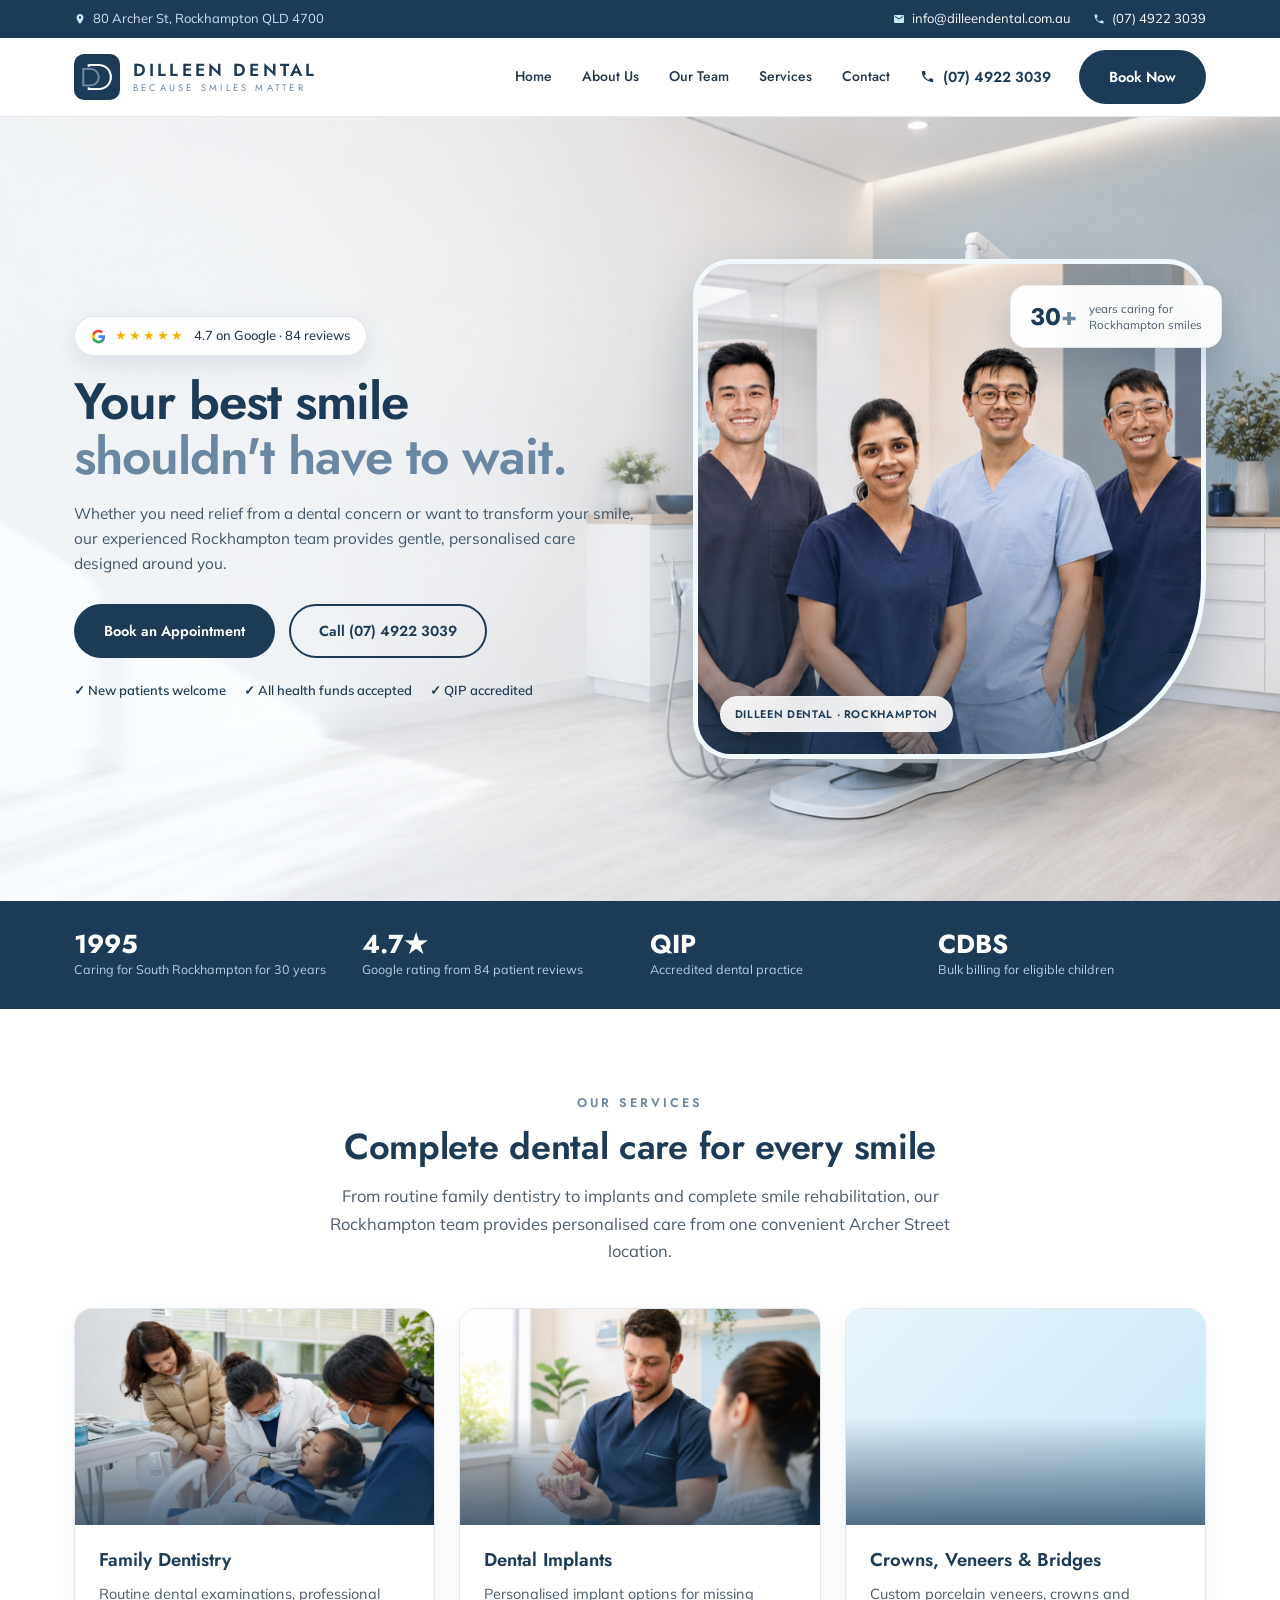
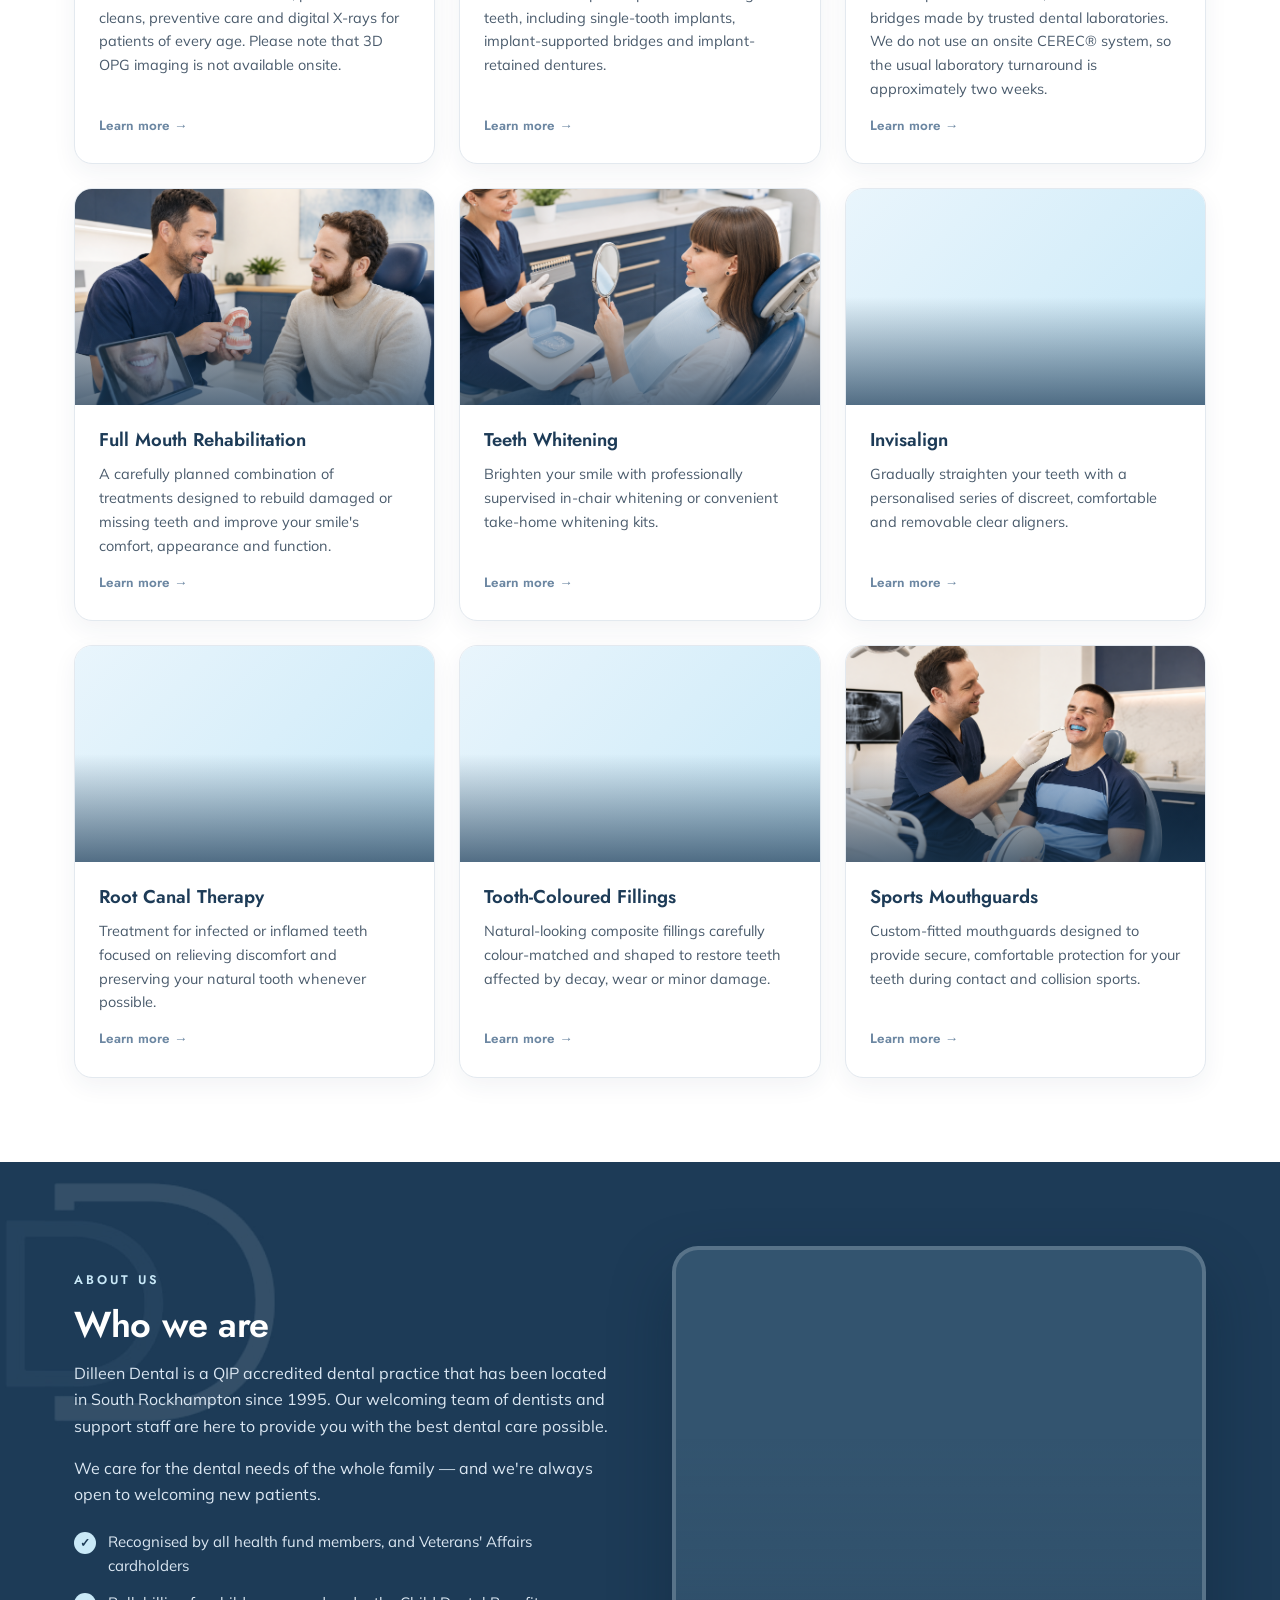
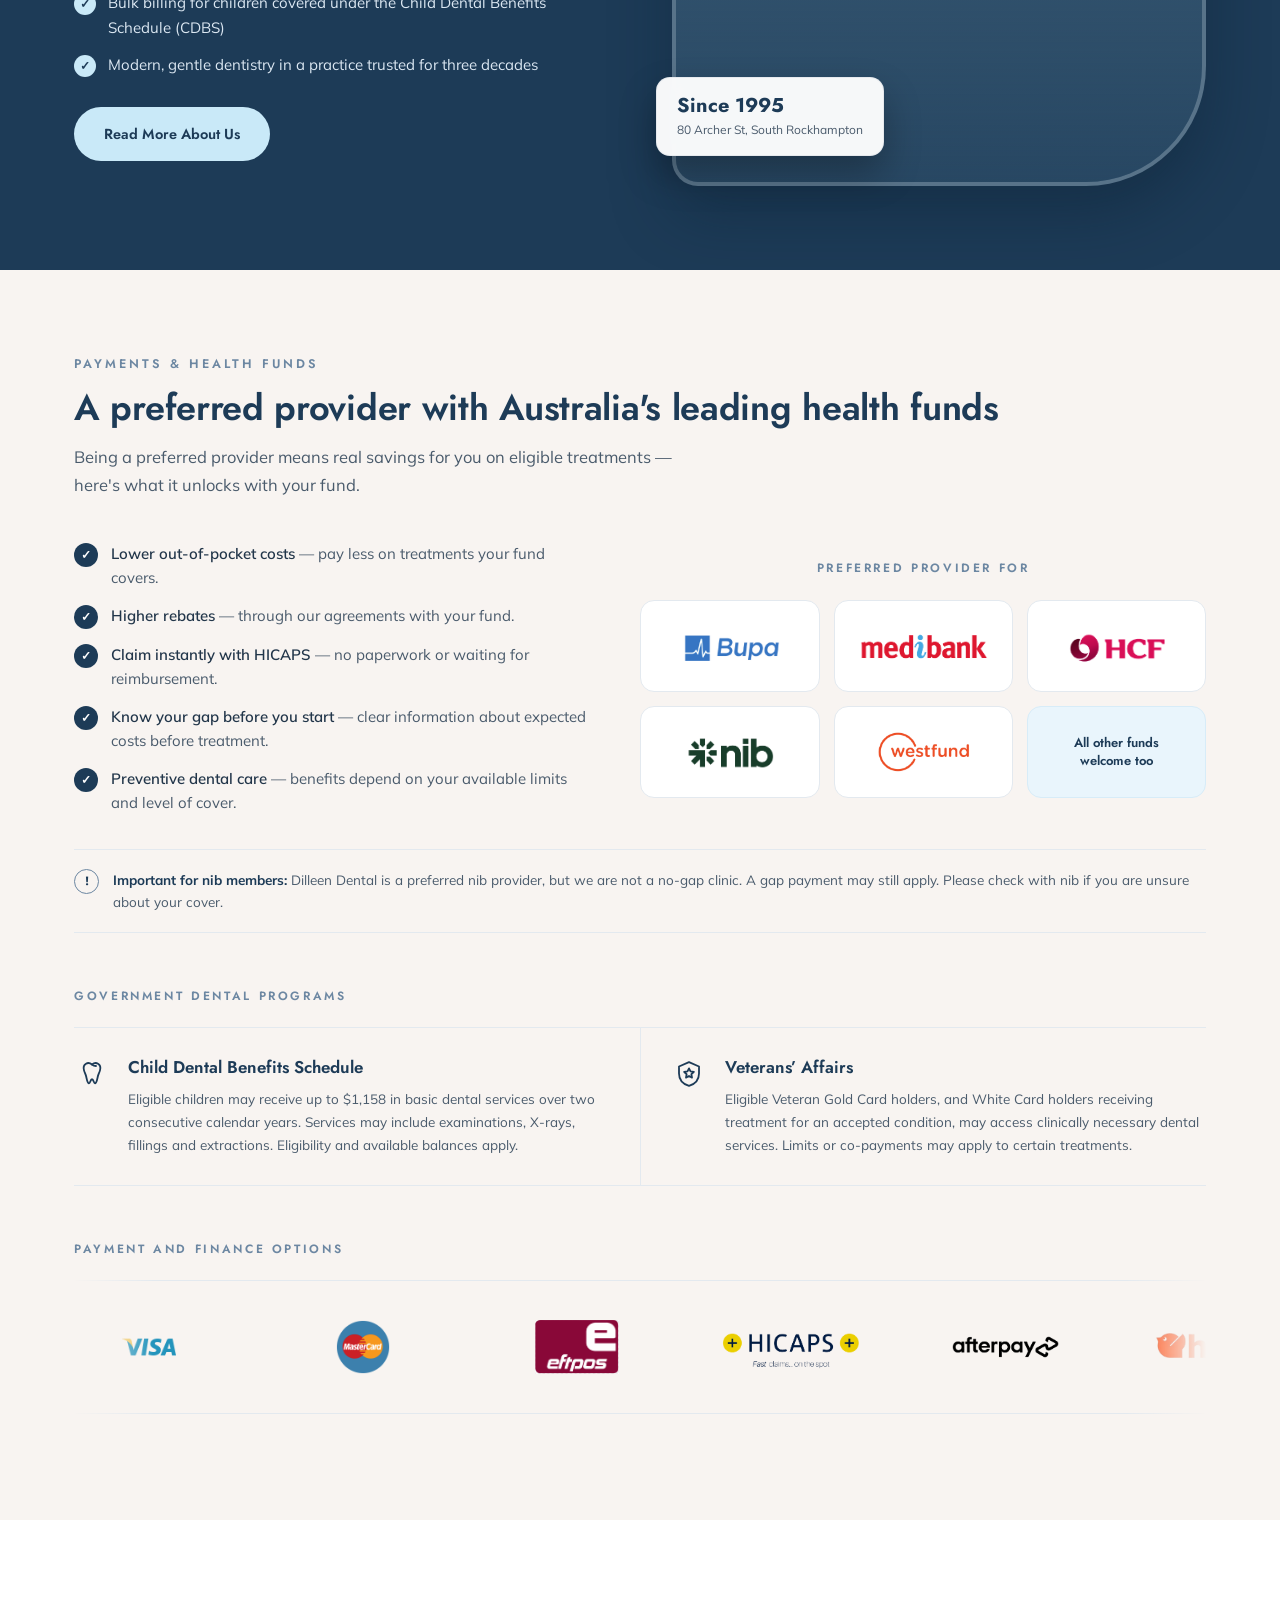
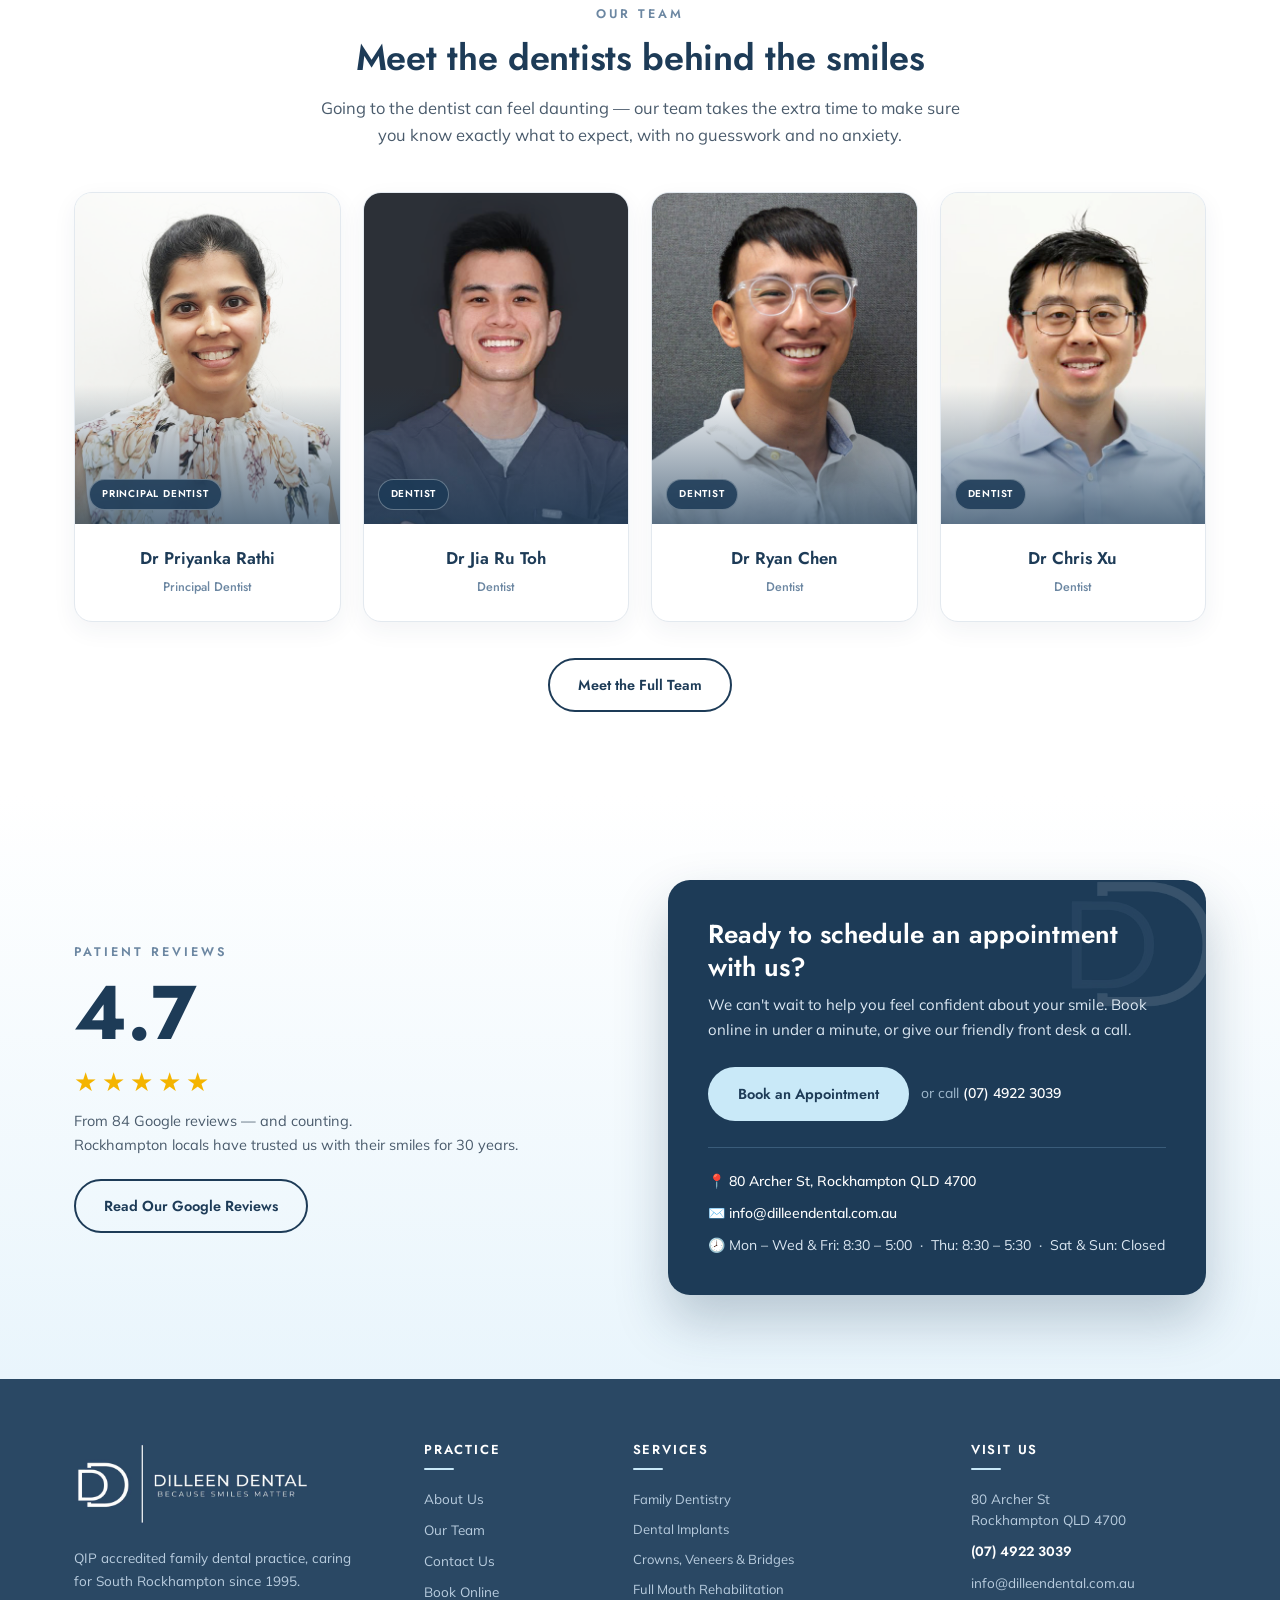
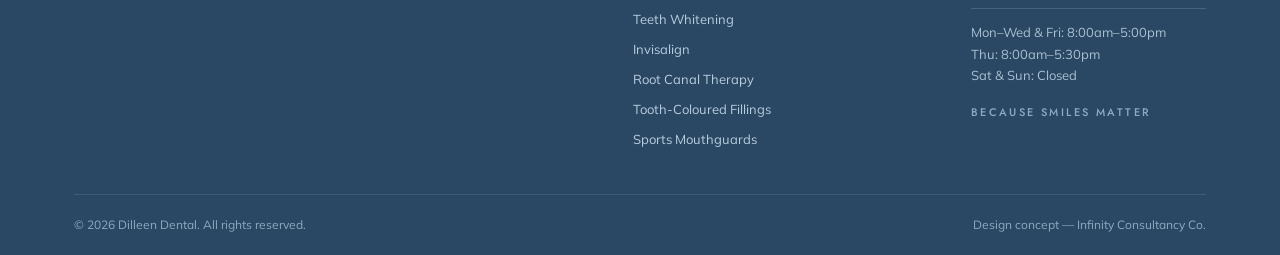
==== index.html @ eac4a01f "edit the required changes" ====
<!doctype html>
<html lang="en">
  <head>
    <meta charset="UTF-8" />
    <meta name="viewport" content="width=device-width, initial-scale=1.0" />
    <title>Dilleen Dental — Rockhampton Dentist | Because Smiles Matter</title>
    <meta
      name="description"
      content="Dilleen Dental is a QIP accredited family dental practice caring for South Rockhampton since 1995. General, cosmetic, implant and Invisalign dentistry. Book online or call (07) 4922 3039."
    />
    <link
      rel="icon"
      href="[data-uri]"
    />
    <link rel="preconnect" href="https://fonts.googleapis.com/" />
    <link
      href="https://fonts.googleapis.com/css2?family=Poppins:wght@300;400;500;600;700&amp;display=swap"
      rel="stylesheet"
    />

    <link rel="preconnect" href="https://fonts.googleapis.com" />
    <link rel="preconnect" href="https://fonts.gstatic.com" crossorigin />
    <link
      href="https://fonts.googleapis.com/css2?family=Jost:wght@400;500;600&family=Mulish:wght@400;500;600;700&display=swap"
      rel="stylesheet"
    />

    <link rel="stylesheet" href="css/base.css" />
    <link rel="stylesheet" href="css/header.css" />
    <link rel="stylesheet" href="css/hero.css" />
    <link rel="stylesheet" href="css/trust.css" />
    <link rel="stylesheet" href="css/services.css" />
    <link rel="stylesheet" href="css/about.css" />
    <link rel="stylesheet" href="css/team.css" />
    <link rel="stylesheet" href="css/funds.css" />
    <link rel="stylesheet" href="css/contact.css" />
    <link rel="stylesheet" href="css/footer.css" />
    <link rel="stylesheet" href="css/animations.css" />
  </head>
  <body>
    <div id="top" class="topbar">
      <div class="wrap">
        <span class="tb-item"
          ><svg width="12" height="12" viewBox="0 0 24 24" fill="#c9e9f8">
            <path
              d="M12 2C8.1 2 5 5.1 5 9c0 5.2 7 13 7 13s7-7.8 7-13c0-3.9-3.1-7-7-7zm0 9.5A2.5 2.5 0 1 1 12 6.5a2.5 2.5 0 0 1 0 5z"
            /></svg
          >80 Archer St, Rockhampton QLD 4700</span
        >
        <span class="topbar-contact-group">
          <a class="tb-item tb-hide" href="mailto:info@dilleendental.com.au"
            ><svg width="12" height="12" viewBox="0 0 24 24" fill="#c9e9f8">
              <path
                d="M20 4H4a2 2 0 0 0-2 2v12a2 2 0 0 0 2 2h16a2 2 0 0 0 2-2V6a2 2 0 0 0-2-2zm0 4-8 5-8-5V6l8 5 8-5v2z"
              /></svg
            >info@dilleendental.com.au</a
          >
          <a class="tb-item" href="tel:0749223039"
            ><svg width="12" height="12" viewBox="0 0 24 24" fill="#c9e9f8">
              <path
                d="M6.6 10.8a15.5 15.5 0 0 0 6.6 6.6l2.2-2.2a1 1 0 0 1 1-.25 11.4 11.4 0 0 0 3.6.57 1 1 0 0 1 1 1V20a1 1 0 0 1-1 1A17 17 0 0 1 3 4a1 1 0 0 1 1-1h3.5a1 1 0 0 1 1 1 11.4 11.4 0 0 0 .57 3.6 1 1 0 0 1-.25 1z"
              /></svg
            >(07) 4922 3039</a
          >
        </span>
      </div>
    </div>

    <header id="hdr">
      <div class="wrap nav">
        <a class="logo" href="#top">
          <img
            src="[data-uri]"
            alt="Dilleen Dental monogram"
          />
          <span class="lt"
            ><b>DILLEEN DENTAL</b><span>BECAUSE SMILES MATTER</span></span
          >
        </a>
        <nav class="main" id="mainnav">
          <a href="#top">Home</a>
          <a href="#about">About Us</a>
          <a href="#team">Our Team</a>
          <a href="#services">Services</a>
          <a href="#contact">Contact</a>
        </nav>
        <a class="h-phone" href="tel:0749223039"
          ><svg width="15" height="15" viewBox="0 0 24 24" fill="#1d3b57">
            <path
              d="M6.6 10.8a15.5 15.5 0 0 0 6.6 6.6l2.2-2.2a1 1 0 0 1 1-.25 11.4 11.4 0 0 0 3.6.57 1 1 0 0 1 1 1V20a1 1 0 0 1-1 1A17 17 0 0 1 3 4a1 1 0 0 1 1-1h3.5a1 1 0 0 1 1 1 11.4 11.4 0 0 0 .57 3.6 1 1 0 0 1-.25 1z"
            /></svg
          >(07) 4922 3039</a
        >
        <a class="btn navy" href="https://dilleendental.com.au/online-booking/"
          >Book Now</a
        >
        <button class="burger" id="burger" aria-label="Menu">
          <span></span><span></span><span></span>
        </button>
      </div>
    </header>

    <main ">
      <!-- HERO -->
      <section class="hero">
        <!-- Background picture -->
        <div class="hero-background" aria-hidden="true"></div>
        <div class="hero-overlay" aria-hidden="true"></div>

        <div class="wrap">
          <div class="hero-content">
            <span class="gbadge">
              <svg width="15" height="15" viewBox="0 0 24 24">
                <path
                  fill="#4285f4"
                  d="M22.56 12.25c0-.78-.07-1.53-.2-2.25H12v4.26h5.92a5.06 5.06 0 0 1-2.2 3.32v2.77h3.57c2.08-1.92 3.27-4.74 3.27-8.1z"
                />
                <path
                  fill="#34a853"
                  d="M12 23c2.97 0 5.46-.98 7.28-2.66l-3.57-2.77c-.98.66-2.23 1.06-3.71 1.06-2.86 0-5.29-1.93-6.16-4.53H2.18v2.84C3.99 20.53 7.7 23 12 23z"
                />
                <path
                  fill="#fbbc05"
                  d="M5.84 14.1c-.22-.66-.35-1.36-.35-2.1s.13-1.44.35-2.1V7.06H2.18A11 11 0 0 0 1 12c0 1.77.43 3.45 1.18 4.94l3.66-2.84z"
                />
                <path
                  fill="#ea4335"
                  d="M12 5.38c1.62 0 3.06.56 4.21 1.64l3.15-3.15C17.45 2.09 14.97 1 12 1 7.7 1 3.99 3.47 2.18 7.06l3.66 2.84c.87-2.6 3.3-4.52 6.16-4.52z"
                />
              </svg>

              <span class="stars">★★★★★</span>
              4.7 on Google · 84 reviews
            </span>

            <h1>
              Your best smile
              <em>shouldn't have to wait.</em>
            </h1>

            <p class="sub">
              Whether you need relief from a dental concern or want to transform
              your smile, our experienced Rockhampton team provides gentle,
              personalised care designed around you.
            </p>

            <div class="cta">
              <a
                class="btn navy"
                href="https://dilleendental.com.au/online-booking/"
              >
                Book an Appointment
              </a>

              <a class="btn ghost" href="tel:0749223039">
                Call (07) 4922 3039
              </a>
            </div>

            <div class="micro">
              <span>✓ New patients welcome</span>
              <span>✓ All health funds accepted</span>
              <span>✓ QIP accredited</span>
            </div>
          </div>

          <!-- Team and clinic picture -->
          <div class="hero-art rv">
            <div class="blob">
              <img
                class="dd"
                src="images/team-1.png"
                alt="Dilleen Dental team and clinic"
              />

              <div class="photochip">Dilleen Dental · Rockhampton</div>
            </div>

            <div class="floatcard">
              <div class="num">30<span class="num-accent">+</span></div>

              <div class="lab">
                years caring for<br />
                Rockhampton smiles
              </div>
            </div>
          </div>
        </div>
      </section>

      <!-- TRUST STRIP -->
      <div class="trust">
        <div class="wrap">
          <div class="t-item">
            <div>
              <div class="big">1995</div>
              <div class="lab">Caring for South Rockhampton for 30 years</div>
            </div>
          </div>
          <div class="t-item">
            <div>
              <div class="big">4.7★</div>
              <div class="lab">Google rating from 84 patient reviews</div>
            </div>
          </div>
          <div class="t-item">
            <div>
              <div class="big">QIP</div>
              <div class="lab">Accredited dental practice</div>
            </div>
          </div>
          <div class="t-item">
            <div>
              <div class="big">CDBS</div>
              <div class="lab">Bulk billing for eligible children</div>
            </div>
          </div>
        </div>
      </div>

      <!-- SERVICES -->
      <section id="services">
        <div class="wrap">
          <div class="sechead center rv">
            <div class="kicker">Our Services</div>

            <h2 class="sec">Complete dental care for every smile</h2>

            <p class="secsub">
              From routine family dentistry to implants and complete smile
              rehabilitation, our Rockhampton team provides personalised care
              from one convenient Archer Street location.
            </p>
          </div>

          <div class="svc-grid">
            <!-- FAMILY DENTISTRY -->
            <a class="svc rv" href="services.html#family-dentistry">
              <div class="ph">
                <img
                  class="dd"
                  src="images/services/family-dentistry.png"
                  alt="Family dentistry at Dilleen Dental"
                  loading="lazy"
                  decoding="async"
                />
              </div>

              <div class="bd">
                <h3>Family Dentistry</h3>

                <p>
                  Routine dental examinations, professional cleans, preventive
                  care and digital X-rays for patients of every age. Please note
                  that 3D OPG imaging is not available onsite.
                </p>

                <span class="more">Learn more →</span>
              </div>
            </a>

            <!-- DENTAL IMPLANTS -->
            <a class="svc rv" href="services.html#dental-implants">
              <div class="ph">
                <img
                  class="dd"
                  src="images/services/dental-implants.png"
                  alt="Dental implant consultation at Dilleen Dental"
                  loading="lazy"
                  decoding="async"
                />
              </div>

              <div class="bd">
                <h3>Dental Implants</h3>

                <p>
                  Personalised implant options for missing teeth, including
                  single-tooth implants, implant-supported bridges and
                  implant-retained dentures.
                </p>

                <span class="more">Learn more →</span>
              </div>
            </a>

            <!-- CROWNS, VENEERS AND BRIDGES -->
            <a class="svc rv" href="services.html#crowns-veneers">
              <div class="ph">
                <img
                  class="dd"
                  src="images/services/crowns-veneers-bridges.png"
                  alt="Porcelain crowns, veneers and bridges"
                  loading="lazy"
                  decoding="async"
                />
              </div>

              <div class="bd">
                <h3>Crowns, Veneers &amp; Bridges</h3>

                <p>
                  Custom porcelain veneers, crowns and bridges made by trusted
                  dental laboratories. We do not use an onsite CEREC® system, so
                  the usual laboratory turnaround is approximately two weeks.
                </p>

                <span class="more">Learn more →</span>
              </div>
            </a>

            <!-- FULL MOUTH REHABILITATION -->
            <a class="svc rv" href="services.html#full-mouth-rehabilitation">
              <div class="ph">
                <img
                  class="dd"
                  src="images/services/full-mouth-rehabilitation.png"
                  alt="Full mouth rehabilitation at Dilleen Dental"
                  loading="lazy"
                  decoding="async"
                />
              </div>

              <div class="bd">
                <h3>Full Mouth Rehabilitation</h3>

                <p>
                  A carefully planned combination of treatments designed to
                  rebuild damaged or missing teeth and improve your smile's
                  comfort, appearance and function.
                </p>

                <span class="more">Learn more →</span>
              </div>
            </a>

            <!-- TEETH WHITENING -->
            <a class="svc rv" href="services.html#teeth-whitening">
              <div class="ph">
                <img
                  class="dd"
                  src="images/services/teeth-whitening.png"
                  alt="Professional teeth whitening"
                  loading="lazy"
                  decoding="async"
                />
              </div>

              <div class="bd">
                <h3>Teeth Whitening</h3>

                <p>
                  Brighten your smile with professionally supervised in-chair
                  whitening or convenient take-home whitening kits.
                </p>

                <span class="more">Learn more →</span>
              </div>
            </a>

            <!-- INVISALIGN -->
            <a class="svc rv" href="services.html#invisalign">
              <div class="ph">
                <img
                  class="dd"
                  src="images/services/invisalign.png"
                  alt="Invisalign clear aligner treatment"
                  loading="lazy"
                  decoding="async"
                />
              </div>

              <div class="bd">
                <h3>Invisalign</h3>

                <p>
                  Gradually straighten your teeth with a personalised series of
                  discreet, comfortable and removable clear aligners.
                </p>

                <span class="more">Learn more →</span>
              </div>
            </a>

            <!-- ROOT CANAL THERAPY -->
            <a class="svc rv" href="services.html#root-canal-therapy">
              <div class="ph">
                <img
                  class="dd"
                  src="images/services/root-canal-therapy.png"
                  alt="Root canal therapy at Dilleen Dental"
                  loading="lazy"
                  decoding="async"
                />
              </div>

              <div class="bd">
                <h3>Root Canal Therapy</h3>

                <p>
                  Treatment for infected or inflamed teeth focused on relieving
                  discomfort and preserving your natural tooth whenever
                  possible.
                </p>

                <span class="more">Learn more →</span>
              </div>
            </a>

            <!-- TOOTH-COLOURED FILLINGS -->
            <a class="svc rv" href="services.html#tooth-coloured-fillings">
              <div class="ph">
                <img
                  class="dd"
                  src="images/services/tooth-coloured-fillings.png"
                  alt="Natural-looking tooth-coloured filling"
                  loading="lazy"
                  decoding="async"
                />
              </div>

              <div class="bd">
                <h3>Tooth-Coloured Fillings</h3>

                <p>
                  Natural-looking composite fillings carefully colour-matched
                  and shaped to restore teeth affected by decay, wear or minor
                  damage.
                </p>

                <span class="more">Learn more →</span>
              </div>
            </a>

            <!-- SPORTS MOUTHGUARDS -->
            <a class="svc rv" href="services.html#sports-mouthguards">
              <div class="ph">
                <img
                  class="dd"
                  src="images/services/sports-mouthguards.png"
                  alt="Custom-fitted sports mouthguard"
                  loading="lazy"
                  decoding="async"
                />
              </div>

              <div class="bd">
                <h3>Sports Mouthguards</h3>

                <p>
                  Custom-fitted mouthguards designed to provide secure,
                  comfortable protection for your teeth during contact and
                  collision sports.
                </p>

                <span class="more">Learn more →</span>
              </div>
            </a>
          </div>
        </div>
      </section>

      <!-- ABOUT -->
      <section class="about" id="about">
        <img
          class="ddwm"
          src="[data-uri]"
          alt=""
        />
        <div class="wrap">
          <div class="rv">
            <div class="kicker">About Us</div>
            <h2 class="sec">Who we are</h2>
            <p>
              Dilleen Dental is a QIP accredited dental practice that has been
              located in South Rockhampton since 1995. Our welcoming team of
              dentists and support staff are here to provide you with the best
              dental care possible.
            </p>
            <p>
              We care for the dental needs of the whole family — and we're
              always open to welcoming new patients.
            </p>
            <ul class="pts">
              <li>
                <span class="tick">✓</span>Recognised by all health fund
                members, and Veterans' Affairs cardholders
              </li>
              <li>
                <span class="tick">✓</span>Bulk billing for children covered
                under the Child Dental Benefits Schedule (CDBS)
              </li>
              <li>
                <span class="tick">✓</span>Modern, gentle dentistry in a
                practice trusted for three decades
              </li>
            </ul>
            <a class="btn sky" href="https://dilleendental.com.au/about-us/"
              >Read More About Us</a
            >
          </div>
          <div class="ab-art rv">
            <div class="frame">
              <img
                class="about-photo"
                src="images/about-us-1.png"
                alt="Dilleen Dental team welcoming a family"
                decoding="async"
              />

              <img
                class="about-photo"
                src="images/about-us-2.png"
                alt="Friendly dental care at Dilleen Dental"
                loading="lazy"
                decoding="async"
              />

              <img
                class="about-photo"
                src="images/about-us-3.png"
                alt="Dilleen Dental clinic and team"
                loading="lazy"
                decoding="async"
              />
            </div>

            <div class="badge2">
              <div class="b">Since 1995</div>
              <div class="s">80 Archer St, South Rockhampton</div>
            </div>
          </div>
        </div>
      </section>

      <!-- PAYMENTS AND HEALTH FUNDS -->
      <section class="funds" id="funds">
        <div class="wrap">
          <!-- SECTION HEADING -->
          <div class="sechead rv">
            <div class="kicker">Payments &amp; Health Funds</div>

            <h2 class="sec">
              A preferred provider with Australia's leading health funds
            </h2>

            <p class="secsub">
              Being a preferred provider means real savings for you on eligible
              treatments — here's what it unlocks with your fund.
            </p>
          </div>

          <!-- PREFERRED PROVIDERS -->
          <div class="pp-wrap">
            <ul class="pp-benefits rv">
              <li>
                <span class="tick">✓</span>

                <span>
                  <b>Lower out-of-pocket costs</b> — pay less on treatments your
                  fund covers.
                </span>
              </li>

              <li>
                <span class="tick">✓</span>

                <span>
                  <b>Higher rebates</b> — through our agreements with your fund.
                </span>
              </li>

              <li>
                <span class="tick">✓</span>

                <span>
                  <b>Claim instantly with HICAPS</b> — no paperwork or waiting
                  for reimbursement.
                </span>
              </li>

              <li>
                <span class="tick">✓</span>

                <span>
                  <b>Know your gap before you start</b> — clear information
                  about expected costs before treatment.
                </span>
              </li>

              <li>
                <span class="tick">✓</span>

                <span>
                  <b>Preventive dental care</b> — benefits depend on your
                  available limits and level of cover.
                </span>
              </li>
            </ul>

            <div class="rv">
              <div class="provider-label">Preferred provider for</div>
              <div class="logo-grid">
                <span class="logo-tile"
                  ><img
                    src="[data-uri]"
                    alt="Bupa"
                /></span>
                <span class="logo-tile"
                  ><img
                    src="[data-uri]"
                    alt="Medibank"
                /></span>
                <span class="logo-tile"
                  ><img
                    src="[data-uri]"
                    alt="HCF"
                /></span>
                <span class="logo-tile"
                  ><img
                    src="[data-uri]"
                    alt="nib"
                /></span>
                <span class="logo-tile"
                  ><img
                    src="[data-uri]"
                    alt="Westfund"
                /></span>
                <span class="logo-tile logo-tile-all-funds"
                  >All other funds<br />welcome too</span
                >
              </div>
            </div>
          </div>

          <!-- NIB NOTICE -->
          <div class="nib-note rv">
            <span class="note-mark">!</span>

            <p>
              <b>Important for nib members:</b> Dilleen Dental is a preferred
              nib provider, but we are not a no-gap clinic. A gap payment may
              still apply. Please check with nib if you are unsure about your
              cover.
            </p>
          </div>

          <!-- GOVERNMENT PROGRAMS -->
          <div class="payment-details rv">
            <div class="provider-label">Government dental programs</div>

            <div class="program-list">
              <!-- CDBS -->
              <article class="program-item">
                <span class="program-icon" aria-hidden="true">
                  <svg viewBox="0 0 24 24">
                    <path
                      d="M12 4.5c-1.4-1.2-3.3-1.6-4.8-.7C5.5 4.8 5 7 5.6 9.1c.5 1.8 1.4 3.2 1.8 5.1.6 2.7.9 5.3 2.2 5.3 1.1 0 1-3.3 2.4-3.3s1.3 3.3 2.4 3.3c1.3 0 1.6-2.6 2.2-5.3.4-1.9 1.3-3.3 1.8-5.1.6-2.1.1-4.3-1.6-5.3-1.5-.9-3.4-.5-4.8.7Z"
                    ></path>
                    <path d="M12 4.5c1 .8 2.1 1.1 3.2 1.1"></path>
                  </svg>
                </span>

                <div class="program-copy">
                  <h3>Child Dental Benefits Schedule</h3>

                  <p>
                    Eligible children may receive up to $1,158 in basic dental
                    services over two consecutive calendar years. Services may
                    include examinations, X-rays, fillings and extractions.
                    Eligibility and available balances apply.
                  </p>
                </div>
              </article>

              <!-- DVA -->
              <article class="program-item">
                <span class="program-icon" aria-hidden="true">
                  <svg viewBox="0 0 24 24">
                    <path
                      d="M12 2.5 20 6v5.5c0 5-3.4 8.5-8 10-4.6-1.5-8-5-8-10V6l8-3.5Z"
                    ></path>
                    <path
                      d="m12 7.5 1.2 2.4 2.7.4-2 1.9.5 2.7-2.4-1.3-2.4 1.3.5-2.7-2-1.9 2.7-.4L12 7.5Z"
                    ></path>
                  </svg>
                </span>

                <div class="program-copy">
                  <h3>Veterans’ Affairs</h3>

                  <p>
                    Eligible Veteran Gold Card holders, and White Card holders
                    receiving treatment for an accepted condition, may access
                    clinically necessary dental services. Limits or co-payments
                    may apply to certain treatments.
                  </p>
                </div>
              </article>
            </div>
          </div>

         <!-- PAYMENT AND FINANCE OPTIONS -->
          <div class="payment-details payment-options rv">
            <div class="provider-label">Payment and finance options</div>

            <div class="payment-logo-grid">
              <div class="payment-logo-track">
                <!-- FIRST LOGO GROUP -->
                <div class="payment-logo-group">
                  <div class="payment-logo">
                    <img src="images/payments/visa.png" alt="Visa accepted" />
                  </div>

                  <div class="payment-logo">
                    <img
                      src="images/payments/mastercard.png"
                      alt="Mastercard accepted"
                    />
                  </div>

                  <div class="payment-logo">
                    <img
                      src="images/payments/eftpos.png"
                      alt="EFTPOS and debit cards accepted"
                    />
                  </div>

                  <div class="payment-logo">
                    <img
                      src="images/payments/hicaps.png"
                      alt="HICAPS on-the-spot claiming"
                    />
                  </div>

                  <div class="payment-logo">
                    <img src="images/payments/afterpay.png" alt="Afterpay available" />
                  </div>

                  <div class="payment-logo">
                    <img
                      src="images/payments/humm.png"
                      alt="Humm payment plans available"
                    />
                  </div>

                  <div class="payment-logo payment-logo--wide">
                    <img
                      src="images/payments/fund-my-dental.png"
                      alt="Fund My Dental financing available"
                    />
                  </div>

                  <div class="payment-logo payment-logo--wide">
                    <img
                      src="images/payments/super-for-health.png"
                      alt="Super for Health assistance available"
                    />
                  </div>
                </div>

                <!-- DUPLICATED GROUP FOR SEAMLESS LOOP -->
                <div class="payment-logo-group" aria-hidden="true">
                  <div class="payment-logo">
                    <img src="images/payments/visa.png" alt="" />
                  </div>

                  <div class="payment-logo">
                    <img src="images/payments/mastercard.png" alt="" />
                  </div>

                  <div class="payment-logo">
                    <img src="images/payments/eftpos.png" alt="" />
                  </div>

                  <div class="payment-logo">
                    <img src="images/payments/hicaps.png" alt="" />
                  </div>

                  <div class="payment-logo">
                    <img src="images/payments/afterpay.png" alt="" />
                  </div>

                  <div class="payment-logo">
                    <img src="images/payments/humm.png" alt="" />
                  </div>

                  <div class="payment-logo payment-logo--wide">
                    <img src="images/payments/fund-my-dental.png" alt="" />
                  </div>

                  <div class="payment-logo payment-logo--wide">
                    <img src="images/payments/super-for-health.png" alt="" />
                  </div>
                </div>
              </div>
            </div>
          </div>
        </div>
      </section>

      <!-- TEAM -->
      <section id="team">
        <div class="wrap">
          <div class="sechead center rv">
            <div class="kicker">Our Team</div>
            <h2 class="sec">Meet the dentists behind the smiles</h2>
            <p class="secsub">
              Going to the dentist can feel daunting — our team takes the extra
              time to make sure you know exactly what to expect, with no
              guesswork and no anxiety.
            </p>
          </div>
          <div class="team-grid">
            <article class="tm rv">
              <div class="av">
                <img
                  src="images/dr-priyanka-2.png"
                  alt="Dr Priyanka Rathi"
                  loading="lazy"
                />
                <span class="chip">Principal Dentist</span>
              </div>

              <div class="bd">
                <h3>Dr Priyanka Rathi</h3>
                <div class="role">Principal Dentist</div>
              </div>
            </article>

            <article class="tm rv">
              <div class="av">
                <img
                  src="images/dr-jia.png"
                  alt="Dr Jia Ru Toh"
                  loading="lazy"
                />
                <span class="chip">Dentist</span>
              </div>

              <div class="bd">
                <h3>Dr Jia Ru Toh</h3>
                <div class="role">Dentist</div>
              </div>
            </article>

            <article class="tm rv">
              <div class="av">
                <img
                  src="images/dr.ryan.jpg"
                  alt="Dr Ryan Chen"
                  loading="lazy"
                />
                <span class="chip">Dentist</span>
              </div>

              <div class="bd">
                <h3>Dr Ryan Chen</h3>
                <div class="role">Dentist</div>
              </div>
            </article>

            <article class="tm rv">
              <div class="av">
                <img
                  src="images/dr-chris-2.png"
                  alt="Dr Chris Xu"
                  loading="lazy"
                />
                <span class="chip">Dentist</span>
              </div>

              <div class="bd">
                <h3>Dr Chris Xu</h3>
                <div class="role">Dentist</div>
              </div>
            </article>
          </div>
          <div class="team-actions">
            <a class="btn ghost" href="https://dilleendental.com.au/ourteam/"
              >Meet the Full Team</a
            >
          </div>
        </div>
      </section>

      <!-- REVIEWS + APPOINTMENT -->
      <section class="appt" id="contact">
        <div class="wrap">
          <div class="rv">
            <div class="kicker">Patient Reviews</div>
            <div class="rating-big">4.7</div>
            <div class="rating-stars">★★★★★</div>
            <div class="rating-lab">
              From 84 Google reviews — and counting.<br />Rockhampton locals
              have trusted us with their smiles for 30 years.
            </div>
            <div class="review-actions">
              <a
                class="btn ghost"
                href="https://www.google.com/maps/place/Dilleen+Dental+Practice/@-23.3781564,150.5024922,1035m/data=!3m2!1e3!4b1!4m6!3m5!1s0x6bc300a442f9c9d1:0xc02b8f6ac3372586!8m2!3d-23.3781613!4d150.5050671!16s%2Fg%2F1tzlz463?entry=ttu&g_ep=EgoyMDI2MDcyMi4wIKXMDSoASAFQAw%3D%3D"
                >Read Our Google Reviews</a
              >
            </div>
          </div>
          <div class="appt-card rv">
            <img
              class="dd"
              src="[data-uri]"
              alt=""
            />
            <h3>Ready to schedule an appointment with us?</h3>
            <p>
              We can't wait to help you feel confident about your smile. Book
              online in under a minute, or give our friendly front desk a call.
            </p>
            <div class="row">
              <a
                class="btn sky"
                href="https://dilleendental.com.au/online-booking/"
                >Book an Appointment</a
              >
              <span class="or"
                >or call
                <a class="appt-phone" href="tel:0749223039"
                  >(07) 4922 3039</a
                ></span
              >
            </div>
            <div class="meta">
              <span
                >📍
                <a
                  href="https://www.google.com/maps/place/80+Archer+St,+Rockhampton+QLD+4700"
                  >80 Archer St, Rockhampton QLD 4700</a
                ></span
              >
              <span
                >✉️
                <a href="mailto:info@dilleendental.com.au"
                  >info@dilleendental.com.au</a
                ></span
              >
              <span
                >🕗 Mon – Wed &amp; Fri: 8:30 – 5:00 &nbsp;·&nbsp; Thu: 8:30 –
                5:30 &nbsp;·&nbsp; Sat &amp; Sun: Closed</span
              >
            </div>
          </div>
        </div>
      </section>
    </main>

    <footer>
      <div class="wrap">
        <div class="top">
          <div>
            <img
              class="lockup"
              src="[data-uri]"
              alt="Dilleen Dental — Because Smiles Matter"
            />
            <p class="footer-intro">
              QIP accredited family dental practice, caring for South
              Rockhampton since 1995.
            </p>
          </div>
          <div>
            <h4>Practice</h4>
            <ul>
              <li>
                <a href="https://dilleendental.com.au/about-us/">About Us</a>
              </li>
              <li>
                <a href="https://dilleendental.com.au/ourteam/">Our Team</a>
              </li>
              <li>
                <a href="https://dilleendental.com.au/contact-us/"
                  >Contact Us</a
                >
              </li>
              <li>
                <a href="https://dilleendental.com.au/online-booking/"
                  >Book Online</a
                >
              </li>
            </ul>
          </div>
          <div>
            <h4>Services</h4>

            <ul class="footer-services">
              <li>
                <a href="services.html#family-dentistry">Family Dentistry</a>
              </li>

              <li>
                <a href="services.html#dental-implants">Dental Implants</a>
              </li>

              <li>
                <a href="services.html#crowns-veneers">
                  Crowns, Veneers &amp; Bridges
                </a>
              </li>

              <li>
                <a href="services.html#full-mouth-rehabilitation">
                  Full Mouth Rehabilitation
                </a>
              </li>

              <li>
                <a href="services.html#teeth-whitening">Teeth Whitening</a>
              </li>

              <li>
                <a href="services.html#invisalign">Invisalign</a>
              </li>

              <li>
                <a href="services.html#root-canal-therapy">
                  Root Canal Therapy
                </a>
              </li>

              <li>
                <a href="services.html#tooth-coloured-fillings">
                  Tooth-Coloured Fillings
                </a>
              </li>

              <li>
                <a href="services.html#sports-mouthguards">
                  Sports Mouthguards
                </a>
              </li>
            </ul>
          </div>
          <div>
            <h4>Visit Us</h4>
            <ul>
              <li>80 Archer St<br />Rockhampton QLD 4700</li>
              <li><a href="tel:0749223039">(07) 4922 3039</a></li>
              <li>
                <a href="mailto:info@dilleendental.com.au"
                  >info@dilleendental.com.au</a
                >
              </li>
              <li class="footer-hours">
                Mon–Wed &amp; Fri: 8:00am–5:00pm<br />
                Thu: 8:00am–5:30pm<br />
                Sat &amp; Sun: Closed
              </li>
            </ul>
            <div class="tag">Because Smiles Matter</div>
          </div>
        </div>
        <div class="base">
          <span>© 2026 Dilleen Dental. All rights reserved.</span>
          <span>Design concept — Infinity Consultancy Co.</span>
        </div>
      </div>
    </footer>

    <script>
      const hdr = document.getElementById("hdr");
      addEventListener("scroll", () =>
        hdr.classList.toggle("scrolled", scrollY > 10),
      );
      document
        .getElementById("burger")
        .addEventListener("click", () =>
          document.body.classList.toggle("menuopen"),
        );
      document
        .querySelectorAll("#mainnav a")
        .forEach((a) =>
          a.addEventListener("click", () =>
            document.body.classList.remove("menuopen"),
          ),
        );
      const io = new IntersectionObserver(
        (es) =>
          es.forEach((e) => {
            if (e.isIntersecting) {
              e.target.classList.add("in");
              io.unobserve(e.target);
            }
          }),
        { threshold: 0.12 },
      );
      document.querySelectorAll(".rv").forEach((el) => io.observe(el));
    </script>
  </body>
</html>
---- css/base.css ----
:root {
  --navy: #1d3b57;
  --navy2: #2a4864;
  --slate: #6c87a2;
  --sky: #c9e9f8;
  --sky-soft: #e9f5fc;
  --paper: #f8f4f1;
  --white: #ffffff;
  --ink: #22364a;
  --body: #4a5b6c;
  --line: #e3e9ef;
   --head: "Jost", sans-serif;
  --body-font: "Mulish", sans-serif;
  --sans: "Mulish", sans-serif, -apple-system, "Segoe UI", Roboto, Arial, sans-serif;
}

* {
  box-sizing: border-box;
  margin: 0;
  padding: 0;
}

html {
  scroll-behavior: smooth;
}

body {
  background: var(--white);
  color: var(--body);
  font-family: var(--sans);
  font-size: 16px;
  line-height: 1.65;
  -webkit-font-smoothing: antialiased;
}

img {
  display: block;
  max-width: 100%;
}

a {
  color: inherit;
  text-decoration: none;
}

h1,
h2,
h3,
h4,
.btn,
nav {
  font-family: var(--head);
}

h1,
h2,
h3,
h4 {
  color: var(--ink);
}

.wrap {
  max-width: 1180px;
  margin: 0 auto;
  padding: 0 24px;
}

.btn {
  display: inline-flex;
  align-items: center;
  justify-content: center;
  gap: 9px;
  padding: 13px 28px;
  border: 2px solid transparent;
  border-radius: 999px;
  cursor: pointer;
  font-size: 14.5px;
  font-weight: 600;
  white-space: nowrap;
  transition: all 0.2s;
}

.btn.navy {
  background: var(--navy);
  color: #fff;
}

.btn.navy:hover {
  background: #274c70;
  transform: translateY(-1px);
}

.btn.ghost {
  border-color: var(--navy);
  background: transparent;
  color: var(--navy);
}

.btn.ghost:hover {
  background: var(--navy);
  color: #fff;
}

.btn.sky {
  background: var(--sky);
  color: var(--navy);
}

.btn.sky:hover {
  background: #b7e2f6;
}

section {
  padding: 84px 0;
}

.kicker {
  margin-bottom: 12px;
  color: var(--slate);
  font-family: var(--head);
  font-size: 12.5px;
  font-weight: 600;
  letter-spacing: 0.24em;
  text-transform: uppercase;
}

h2.sec {
  margin-bottom: 14px;
  color: var(--navy);
  font-size: 36px;
  font-weight: 600;
  letter-spacing: -0.3px;
  line-height: 1.2;
}

p.secsub {
  max-width: 640px;
  font-size: 16.5px;
}

.sechead {
  margin-bottom: 44px;
}

.sechead.center {
  text-align: center;
}

.sechead.center p.secsub {
  margin: 0 auto;
}
---- css/header.css ----
:root {
  --topbar-height: 38px;
  --header-height: 78px;
}

.topbar .wrap {
  min-height: var(--topbar-height);
}

.nav {
  min-height: var(--header-height);
}

@media (max-width: 560px) {
  :root {
    --header-height: 66px;
  }
}

.topbar {
  background: var(--navy);
  color: #cfe0ee;
  font-size: 13px;
}

.topbar .wrap {
  display: flex;
  align-items: center;
  justify-content: space-between;
  min-height: 38px;
  gap: 16px;
  flex-wrap: wrap;
}

.topbar a {
  color: #fff;
}

.topbar .tb-item {
  display: inline-flex;
  align-items: center;
  gap: 7px;
}

.topbar svg {
  flex: 0 0 auto;
}

.topbar-contact-group {
  display: flex;
  gap: 22px;
}

header {
  position: sticky;
  z-index: 100;
  top: 0;
  border-bottom: 1px solid var(--line);
  background: rgba(255, 255, 255, 0.96);
  backdrop-filter: blur(8px);
  transition: box-shadow 0.2s;
}

header.scrolled {
  box-shadow: 0 6px 24px rgba(29, 59, 87, 0.1);
}

.nav {
  display: flex;
  align-items: center;
  min-height: 78px;
  gap: 28px;
}

.logo {
  display: flex;
  align-items: center;
  gap: 13px;
  margin-right: auto;
}

.logo img {
  width: 46px;
  height: 46px;
  border-radius: 10px;
}

.logo .lt {
  line-height: 1.15;
}

.logo .lt b {
  display: block;
  color: var(--navy);
  font-family: var(--head);
  font-size: 17.5px;
  font-weight: 600;
  letter-spacing: 0.18em;
}

.logo .lt span {
  display: block;
  margin-top: 2px;
  color: var(--slate);
  font-family: var(--head);
  font-size: 9.5px;
  font-weight: 400;
  letter-spacing: 0.34em;
}

nav.main {
  display: flex;
  gap: 26px;
  color: var(--ink);
  font-size: 14px;
  font-weight: 500;
}

nav.main a {
  position: relative;
  padding: 6px 2px;
}

nav.main a::after {
  position: absolute;
  right: 100%;
  bottom: 0;
  left: 0;
  height: 2px;
  background: var(--slate);
  content: "";
  transition: right 0.22s;
}

nav.main a:hover::after {
  right: 0;
}

.h-phone {
  display: flex;
  align-items: center;
  gap: 8px;
  color: var(--navy);
  font-family: var(--head);
  font-size: 14.5px;
  font-weight: 600;
}

.burger {
  display: none;
  padding: 8px;
  border: none;
  background: none;
  cursor: pointer;
}

.burger span {
  display: block;
  width: 24px;
  height: 2.5px;
  margin: 5px 0;
  border-radius: 2px;
  background: var(--navy);
}

@media (max-width: 700px) {
  .topbar .tb-hide {
    display: none;
  }
}

@media (max-width: 560px) {
  .logo .lt span {
    display: none;
  }

  .logo .lt b {
    font-size: 14.5px;
    letter-spacing: 0.12em;
  }

  .nav {
    min-height: 66px;
    gap: 12px;
  }

  .nav .btn {
    padding: 10px 18px;
    font-size: 13px;
  }

  body.menuopen nav.main {
    top: 66px;
  }
}

@media (max-width: 1020px) {
  nav.main,
  .h-phone {
    display: none;
  }

  .burger {
    display: block;
  }

  body.menuopen nav.main {
    position: absolute;
    top: 78px;
    right: 0;
    left: 0;
    display: flex;
    flex-direction: column;
    gap: 16px;
    padding: 22px 28px;
    border-bottom: 1px solid var(--line);
    background: #fff;
    box-shadow: 0 18px 30px rgba(29, 59, 87, 0.12);
  }
}
---- css/hero.css ----
.hero {
  position: relative;
  overflow: hidden;
  height: calc(100dvh - var(--topbar-height) - var(--header-height));
  padding: 0;

  background-image: url("../images/hero-background.png");
  background-repeat: no-repeat;
  background-position: center 30%;
  background-size: cover;

  isolation: isolate;
}

.hero-overlay {
  position: absolute;
  z-index: 1;
  inset: 0;
  pointer-events: none;

  background: linear-gradient(
    90deg,
    rgba(248, 252, 255, 0.68) 0%,
    rgba(248, 252, 255, 0.52) 35%,
    rgba(248, 252, 255, 0.18) 62%,
    rgba(248, 252, 255, 0.04) 100%
  );
}

.hero .wrap {
  position: relative;
  z-index: 2;
  display: grid;
  grid-template-columns: 1.05fr 0.95fr;
  align-items: center;
  width: 100%;
  height: 100%;
  gap: clamp(30px, 4vw, 60px);
  padding-top: clamp(24px, 4vh, 56px);
  padding-bottom: clamp(24px, 4vh, 56px);
}

.hero-content {
  max-width: 590px;
}

.gbadge {
  display: inline-flex;
  align-items: center;
  gap: 9px;
  padding: 8px 16px;
  border: 1px solid rgba(29, 59, 87, 0.12);
  border-radius: 999px;
  background: rgba(255, 255, 255, 0.9);
  box-shadow: 0 8px 24px rgba(29, 59, 87, 0.1);
  color: var(--ink);
  backdrop-filter: blur(8px);
  font-size: 13px;
  font-weight: 500;
}

.gbadge .stars {
  color: #f4b400;
  font-size: 13px;
  letter-spacing: 2px;
}

.hero h1 {
  margin: clamp(14px, 2vh, 22px) 0 clamp(12px, 1.8vh, 18px);
  color: var(--navy);
  font-size: clamp(38px, 4vw, 58px);
  font-weight: 600;
  letter-spacing: -1px;
  line-height: 1.08;
}

.hero h1 em {
  display: block;
  color: var(--slate);
  font-style: normal;
}

.hero p.sub {
  max-width: 560px;
  color: #40566a;
  font-size: clamp(15px, 1.2vw, 17.5px);
  line-height: 1.65;
}

.hero .cta {
  display: flex;
  align-items: center;
  gap: 14px;
  margin-top: clamp(18px, 3vh, 30px);
  flex-wrap: wrap;
}

.hero .micro {
  display: flex;
  gap: 18px;
  margin-top: clamp(16px, 2.5vh, 26px);
  color: var(--navy);
  font-size: 13px;
  font-weight: 600;
  flex-wrap: wrap;
}

.hero .micro span {
  display: inline-flex;
  align-items: center;
  gap: 7px;
}

/* Right-side image */
.hero-art {
  position: relative;
  width: 100%;
  height: min(58vh, 500px);
  min-height: 330px;
}

.blob {
  position: absolute;
  inset: 0;
  overflow: hidden;
  border: 5px solid rgba(255, 255, 255, 0.75);
  border-radius: 38px 38px 180px 38px;
  background: var(--sky);
  box-shadow: 0 30px 65px rgba(29, 59, 87, 0.28);
}

.blob::after {
  position: absolute;
  inset: 0;
  background: linear-gradient(to top, rgba(29, 59, 87, 0.55), transparent 48%);
  content: "";
  pointer-events: none;
}

.blob .dd {
  width: 100%;
  height: 100%;
  object-fit: cover;
  object-position: center;
  transition: transform 0.5s ease;
}

.hero-art:hover .blob .dd {
  transform: scale(1.035);
}

.photochip {
  position: absolute;
  z-index: 2;
  bottom: 22px;
  left: 22px;
  padding: 8px 14px;
  border: 1px solid rgba(255, 255, 255, 0.35);
  border-radius: 999px;
  background: rgba(255, 255, 255, 0.9);
  color: var(--navy);
  backdrop-filter: blur(8px);
  font-family: var(--head);
  font-size: 11px;
  font-weight: 600;
  letter-spacing: 0.06em;
  text-transform: uppercase;
}

.floatcard {
  position: absolute;
  z-index: 3;
  top: 26px;
  right: -16px;
  display: flex;
  align-items: center;
  gap: 12px;
  padding: 15px 19px;
  border: 1px solid rgba(29, 59, 87, 0.08);
  border-radius: 16px;
  background: rgba(255, 255, 255, 0.95);
  box-shadow: 0 18px 38px rgba(29, 59, 87, 0.2);
  backdrop-filter: blur(8px);
}

.floatcard .num {
  color: var(--navy);
  font-family: var(--head);
  font-size: 24px;
  font-weight: 700;
  line-height: 1;
}

.floatcard .num-accent {
  color: var(--slate);
}

.floatcard .lab {
  color: var(--body);
  font-size: 11.5px;
  line-height: 1.35;
}

/* Tablet */
@media (max-width: 920px) {
  .hero .wrap {
    grid-template-columns: 1fr 0.9fr;
    gap: 30px;
  }

  .hero h1 {
    font-size: clamp(36px, 5vw, 44px);
  }

  .hero-art {
    height: min(52vh, 430px);
    min-height: 300px;
  }

  .floatcard {
    right: 12px;
  }
}

/* Mobile */
@media (max-width: 700px) {
  .hero {
    height: calc(100vh - var(--topbar-height) - var(--header-height));

    height: calc(100dvh - var(--topbar-height) - var(--header-height));
  }

  .hero-overlay {
    background: rgba(240, 249, 253, 0.88);
  }

  .hero .wrap {
    grid-template-columns: 1fr;
    grid-template-rows: auto minmax(170px, 1fr);
    align-content: center;
    gap: 18px;
    padding-top: 20px;
    padding-bottom: 20px;
  }

  .gbadge {
    padding: 6px 11px;
    font-size: 11px;
  }

  .hero h1 {
    margin: 12px 0 10px;
    font-size: clamp(30px, 8vw, 38px);
  }

  .hero p.sub {
    font-size: 14px;
    line-height: 1.5;
  }

  .hero .cta {
    gap: 9px;
    margin-top: 15px;
  }

  .hero .cta .btn {
    padding: 10px 16px;
    font-size: 12px;
  }

  .hero .micro {
    gap: 7px 14px;
    margin-top: 12px;
    font-size: 11px;
  }

  .hero-art {
    width: min(100%, 500px);
    height: 100%;
    min-height: 170px;
    margin: 0 auto;
  }

  .blob {
    border-width: 3px;
    border-radius: 22px 22px 80px 22px;
  }

  .photochip {
    right: 14px;
    bottom: 13px;
    left: 14px;
    padding: 6px 10px;
    font-size: 9px;
    text-align: center;
  }

  .floatcard {
    top: 12px;
    right: 10px;
    padding: 9px 12px;
  }

  .floatcard .num {
    font-size: 19px;
  }

  .floatcard .lab {
    font-size: 9.5px;
  }
}
---- css/trust.css ----
.trust {
  background: var(--navy);
  color: #fff;
}

.trust .wrap {
  display: grid;
  grid-template-columns: repeat(4, 1fr);
  gap: 20px;
  padding: 30px 24px;
}

.t-item {
  display: flex;
  align-items: center;
  gap: 14px;
}

.t-item .big {
  font-family: var(--head);
  font-size: 26px;
  font-weight: 700;
  line-height: 1;
}

.t-item .lab {
  margin-top: 4px;
  color: #b9cddf;
  font-size: 12.5px;
  line-height: 1.4;
}

@media (max-width: 920px) {
  .trust .wrap {
    grid-template-columns: repeat(2, 1fr);
  }
}
---- css/services.css ----
.svc-grid {
  display: grid;
  grid-template-columns: repeat(3, minmax(0, 1fr));
  gap: 24px;
}

.svc {
  position: relative;
  display: flex;
  overflow: hidden;
  flex-direction: column;
  height: 100%;
  border: 1px solid var(--line);
  border-radius: 18px;
  background: #fff;
  box-shadow: 0 8px 24px rgba(29, 59, 87, 0.06);
  transition:
    transform 0.25s ease,
    box-shadow 0.25s ease,
    border-color 0.25s ease;
}

.svc:hover {
  border-color: rgba(108, 135, 162, 0.35);
  box-shadow: 0 22px 44px rgba(29, 59, 87, 0.14);
  transform: translateY(-6px);
}

.svc .ph {
  position: relative;
  overflow: hidden;
  width: 100%;
  aspect-ratio: 5 / 3;
  background: linear-gradient(
    135deg,
    var(--sky-soft),
    var(--sky)
  );
}

/* Dark gradient behind the category badge */
.svc .ph::after {
  position: absolute;
  right: 0;
  bottom: 0;
  left: 0;
  z-index: 1;
  height: 50%;
  background: linear-gradient(
    to top,
    rgba(29, 59, 87, 0.72),
    transparent
  );
  content: "";
  pointer-events: none;
}

/* Full service image */
.svc .ph .dd {
  width: 100%;
  height: 100%;
  opacity: 1;
  object-fit: cover;
  object-position: center;
  transition: transform 0.45s ease;
}

.svc:hover .ph .dd {
  transform: scale(1.055);
}

/* Service category badge */
.svc .ph .chip {
  position: absolute;
  z-index: 2;
  bottom: 15px;
  left: 16px;
  max-width: calc(100% - 32px);
  padding: 6px 12px;
  overflow: hidden;
  border: 1px solid rgba(255, 255, 255, 0.3);
  border-radius: 999px;
  background: rgba(29, 59, 87, 0.88);
  color: #fff;
  backdrop-filter: blur(6px);
  font-family: var(--head);
  font-size: 10.5px;
  font-weight: 600;
  letter-spacing: 0.08em;
  text-overflow: ellipsis;
  text-transform: uppercase;
  white-space: nowrap;
}

/* Card content */
.svc .bd {
  display: flex;
  flex: 1;
  flex-direction: column;
  gap: 10px;
  padding: 23px 24px 26px;
}

.svc h3 {
  margin: 0;
  color: var(--navy);
  font-size: 18.5px;
  font-weight: 600;
  line-height: 1.3;
}

.svc p {
  flex: 1;
  margin: 0;
  color: var(--body);
  font-size: 14.5px;
  line-height: 1.65;
}

.svc .more {
  display: inline-flex;
  align-items: center;
  align-self: flex-start;
  gap: 7px;
  margin-top: 4px;
  color: var(--slate);
  font-family: var(--head);
  font-size: 13.5px;
  font-weight: 600;
  transition:
    gap 0.2s ease,
    color 0.2s ease;
}

.svc:hover .more {
  gap: 12px;
  color: var(--navy);
}

.svc:focus-visible {
  outline: 3px solid var(--sky);
  outline-offset: 4px;
}

/* Tablet */
@media (max-width: 920px) {
  .svc-grid {
    grid-template-columns: repeat(2, minmax(0, 1fr));
  }

  .svc .ph {
    aspect-ratio: 4 / 3;
  }
}

/* Mobile */
@media (max-width: 620px) {
  .svc-grid {
    grid-template-columns: 1fr;
    gap: 20px;
  }

  .svc .ph {
    aspect-ratio: 16 / 11;
  }

  .svc .bd {
    padding: 20px 20px 23px;
  }
}
---- css/about.css ----
.about {
  position: relative;
  overflow: hidden;
  background: var(--navy);
  color: #dbe7f2;
}

.about .ddwm {
  position: absolute;
  top: -70px;
  left: -70px;
  width: 420px;
  opacity: 0.1;
}

.about .wrap {
  position: relative;
  display: grid;
  grid-template-columns: 1fr 1fr;
  align-items: center;
  gap: 64px;
}

.about .kicker {
  color: var(--sky);
}

.about h2.sec {
  color: #fff;
}

.about p {
  margin-bottom: 16px;
  font-size: 16px;
}

.about .pts {
  display: grid;
  gap: 12px;
  margin: 22px 0 30px;
  list-style: none;
}

.about .pts li {
  display: flex;
  align-items: flex-start;
  gap: 12px;
  font-size: 15px;
}

.about .pts .tick {
  display: flex;
  flex: 0 0 22px;
  align-items: center;
  justify-content: center;
  height: 22px;
  margin-top: 2px;
  border-radius: 50%;
  background: var(--sky);
  color: var(--navy);
  font-size: 12px;
  font-weight: 700;
}

/* ABOUT US IMAGE */

.ab-art {
  position: relative;
  width: 100%;
  min-height: 540px;
}

.ab-art .frame {
  position: absolute;
  overflow: hidden;
  inset: 0;
  border: 4px solid rgba(255, 255, 255, 0.18);
  border-radius: 26px 26px 120px 26px;
  background: #33546f;
  box-shadow: 0 28px 60px rgba(10, 28, 45, 0.35);
}

/* Subtle gradient at the bottom of the image */
.ab-art .frame::after {
  position: absolute;
  z-index: 1;
  inset: 0;
  background: linear-gradient(
    to top,
    rgba(29, 59, 87, 0.48) 0%,
    rgba(29, 59, 87, 0.08) 42%,
    transparent 65%
  );
  content: "";
  pointer-events: none;
}

/* ========================================
   ABOUT US IMAGE SLIDER
======================================== */

.ab-art {
  position: relative;
  width: 100%;
  min-height: 540px;
}

.ab-art .frame {
  position: absolute;
  overflow: hidden;
  inset: 0;
  border: 4px solid rgba(255, 255, 255, 0.18);
  border-radius: 26px 26px 120px 26px;
  background: #33546f;
  box-shadow: 0 28px 60px rgba(10, 28, 45, 0.35);
}

/* Bottom gradient */

.ab-art .frame::after {
  position: absolute;
  z-index: 2;
  inset: 0;
  background: linear-gradient(
    to top,
    rgba(29, 59, 87, 0.5) 0%,
    rgba(29, 59, 87, 0.08) 42%,
    transparent 65%
  );
  content: "";
  pointer-events: none;
}

/* All three images */

.ab-art .about-photo {
  position: absolute;
  inset: 0;
  display: block;
  width: 100%;
  height: 100%;
  opacity: 0;
  object-fit: cover;
  object-position: center 35%;
  animation: about-photo-fade 15s ease-in-out infinite;
  transition: transform 1s ease;
  will-change: opacity, transform;
}


.ab-art .about-photo:nth-child(1) {
  z-index: 1;
  object-position: center 35%;
  animation-delay: 0s;
}

.ab-art .about-photo:nth-child(2) {
  z-index: 1;
  object-position: center 40%;
  animation-delay: -10s;
}

.ab-art .about-photo:nth-child(3) {
  z-index: 1;
  object-position: center 35%;
  animation-delay: -5s;
}

/* Smooth crossfade */

@keyframes about-photo-fade {
  0%,
  28% {
    opacity: 1;
  }

  33%,
  95% {
    opacity: 0;
  }

  100% {
    opacity: 1;
  }
}

/* Subtle zoom when hovering */

.ab-art:hover .about-photo {
  transform: scale(1.035);
}

/* Since 1995 badge */

.ab-art .badge2 {
  position: absolute;
  z-index: 4;
  bottom: 30px;
  left: -16px;
  min-width: 210px;
  padding: 16px 20px;
  border: 1px solid rgba(43, 72, 102, 0.08);
  border-radius: 14px;
  background: rgba(255, 255, 255, 0.96);
  box-shadow: 0 18px 36px rgba(0, 0, 0, 0.28);
  color: var(--navy);
  backdrop-filter: blur(8px);
}

.ab-art .badge2 .b {
  font-family: var(--head);
  font-size: 20px;
  font-weight: 700;
  line-height: 1.2;
}

.ab-art .badge2 .s {
  margin-top: 4px;
  color: var(--body);
  font-size: 12px;
  line-height: 1.4;
}

/* Tablet */

@media (max-width: 920px) {
  .about .wrap {
    grid-template-columns: 1fr;
  }

  .ab-art {
    width: 100%;
    max-width: 680px;
    min-height: 560px;
    margin: 20px auto 0;
  }
}

/* Mobile */

@media (max-width: 620px) {
  .about .wrap {
    gap: 42px;
  }

  .ab-art {
    min-height: 430px;
  }

  .ab-art .frame {
    border-width: 3px;
    border-radius: 22px 22px 75px 22px;
  }

  .ab-art .badge2 {
    right: 14px;
    bottom: 16px;
    left: 14px;
    min-width: 0;
    padding: 14px 17px;
  }

  .ab-art .badge2 .b {
    font-size: 18px;
  }
}

/* Accessibility */

@media (prefers-reduced-motion: reduce) {
  .ab-art .about-photo {
    opacity: 0;
    animation: none;
    transition: none;
  }

  .ab-art .about-photo:first-child {
    opacity: 1;
  }
}
---- css/team.css ----
.team-grid {
  display: grid;
  grid-template-columns: repeat(4, minmax(0, 1fr));
  gap: 22px;
}

.tm {
  display: flex;
  overflow: hidden;
  flex-direction: column;
  border: 1px solid var(--line);
  border-radius: 18px;
  background: #fff;
  box-shadow: 0 8px 24px rgba(29, 59, 87, 0.06);
  transition:
    transform 0.25s ease,
    box-shadow 0.25s ease;
}

.tm:hover {
  box-shadow: 0 20px 42px rgba(29, 59, 87, 0.15);
  transform: translateY(-6px);
}

.tm .av {
  position: relative;
  overflow: hidden;
  aspect-ratio: 4 / 5; /* Taller portrait image */
  background: linear-gradient(
    160deg,
    var(--sky-soft),
    var(--sky)
  );
}


.tm .av::after {
  position: absolute;
  right: 0;
  bottom: 0;
  left: 0;
  z-index: 1;
  height: 42%;
  background: linear-gradient(
    to top,
    rgba(29, 59, 87, 0.7),
    transparent
  );
  content: "";
  pointer-events: none;
}

.tm .av img {
  width: 100%;
  height: 100%;
  object-fit: cover;
  object-position: center 18%;
  transition: transform 0.4s ease;
}

.tm:hover .av img {
  transform: scale(1.04);
}

.tm .av .chip {
  position: absolute;
  bottom: 14px;
  left: 14px;
  z-index: 2;
  padding: 6px 12px;
  border: 1px solid rgba(255, 255, 255, 0.3);
  border-radius: 999px;
  background: rgba(29, 59, 87, 0.88);
  color: #fff;
  font-family: var(--head);
  font-size: 10px;
  font-weight: 600;
  letter-spacing: 0.08em;
  text-transform: uppercase;
  backdrop-filter: blur(6px);
}

.tm .bd {
  flex: 1;
  padding: 20px 18px 24px;
  text-align: center;
}

.tm h3 {
  margin: 0;
  color: var(--navy);
  font-size: 17px;
  font-weight: 600;
}

.tm .role {
  margin-top: 5px;
  color: var(--slate);
  font-family: var(--head);
  font-size: 12.5px;
  font-weight: 500;
}

.team-actions {
  margin-top: 36px;
  text-align: center;
}


/* Tablet */
@media (max-width: 920px) {
  .team-grid {
    grid-template-columns: repeat(2, minmax(0, 1fr));
  }

  .tm .av {
    aspect-ratio: 4 / 4.5;
  }
}

/* Mobile */
@media (max-width: 620px) {
  .team-grid {
    grid-template-columns: 1fr;
  }

  .tm .av {
    aspect-ratio: 4 / 5;
  }
}
---- css/funds.css ----
/* ========================================
   PAYMENTS AND HEALTH FUNDS
======================================== */

.funds {
  background: var(--paper);
}

/* ========================================
   PREFERRED PROVIDER AREA
======================================== */

.pp-wrap {
  display: grid;
  grid-template-columns: 1fr 1.1fr;
  align-items: center;
  gap: 52px;
}

.pp-benefits {
  display: grid;
  gap: 14px;
  list-style: none;
}

.pp-benefits li {
  display: flex;
  align-items: flex-start;
  gap: 13px;
  font-size: 15px;
  line-height: 1.6;
}

.pp-benefits .tick {
  display: flex;
  flex: 0 0 24px;
  align-items: center;
  justify-content: center;
  height: 24px;
  margin-top: 1px;
  border-radius: 50%;
  background: var(--navy);
  color: #fff;
  font-size: 12px;
  font-weight: 700;
}

.pp-benefits b {
  color: var(--ink);
  font-weight: 600;
}

.coverage-note {
  font-style: italic;
}

/* ========================================
   PROVIDER LABELS
======================================== */

.provider-label {
  margin-bottom: 14px;
  color: var(--slate);
  font-family: var(--head);
  font-size: 12px;
  font-weight: 600;
  letter-spacing: 0.22em;
  text-align: center;
  text-transform: uppercase;
}

/* ========================================
   HEALTH FUND LOGOS
======================================== */

.logo-grid {
  display: grid;
  grid-template-columns: repeat(3, 1fr);
  gap: 14px;
}

.logo-tile {
  display: flex;
  align-items: center;
  justify-content: center;
  min-height: 92px;
  padding: 16px 20px;
  border: 1px solid var(--line);
  border-radius: 14px;
  background: #fff;
  transition:
    transform 0.18s ease,
    box-shadow 0.18s ease;
}

.logo-tile:hover {
  box-shadow: 0 14px 28px rgba(29, 59, 87, 0.1);
  transform: translateY(-3px);
}

.logo-tile img {
  width: auto;
  max-width: 100%;
  max-height: 44px;
  object-fit: contain;
}

.logo-tile-all-funds {
  border-color: #d7ecf8;
  background: var(--sky-soft);
  color: var(--navy);
  font-family: var(--head);
  font-size: 13px;
  font-weight: 600;
  line-height: 1.4;
  text-align: center;
}

/* ========================================
   NIB INFORMATION
======================================== */

.nib-note {
  display: flex;
  align-items: flex-start;
  gap: 14px;
  margin-top: 34px;
  padding: 19px 0;
  border-top: 1px solid var(--line);
  border-bottom: 1px solid var(--line);
}

.nib-note .note-mark {
  display: flex;
  flex: 0 0 25px;
  align-items: center;
  justify-content: center;
  width: 25px;
  height: 25px;
  border: 1px solid var(--slate);
  border-radius: 50%;
  color: var(--navy);
  font-family: var(--head);
  font-size: 12px;
  font-weight: 700;
}

.nib-note p {
  margin: 0;
  color: var(--body);
  font-size: 13.5px;
  line-height: 1.65;
}

.nib-note b {
  color: var(--navy);
  font-weight: 700;
}

/* ========================================
   SHARED LOWER SECTION
======================================== */

.payment-details {
  margin-top: 54px;
}

.payment-details .provider-label {
  margin-bottom: 20px;
  text-align: left;
}

/* ========================================
   GOVERNMENT PROGRAMS
======================================== */

.program-list {
  display: grid;
  grid-template-columns: repeat(2, minmax(0, 1fr));
  border-top: 1px solid var(--line);
  border-bottom: 1px solid var(--line);
}

.program-item {
  display: flex;
  align-items: flex-start;
  gap: 18px;
  padding: 28px 30px 28px 0;
}

.program-item + .program-item {
  padding-right: 0;
  padding-left: 30px;
  border-left: 1px solid var(--line);
}

.program-icon {
  display: flex;
  flex: 0 0 36px;
  align-items: center;
  justify-content: center;
  width: 36px;
  height: 36px;
  color: var(--navy);
}

.program-icon svg {
  width: 30px;
  height: 30px;
  fill: none;
  stroke: currentColor;
  stroke-width: 1.45;
  stroke-linecap: round;
  stroke-linejoin: round;
}

.program-copy h3 {
  margin: 0 0 9px;
  color: var(--navy);
  font-family: var(--head);
  font-size: 17px;
  font-weight: 600;
  line-height: 1.35;
}

.program-copy p {
  margin: 0;
  color: var(--body);
  font-size: 13.5px;
  line-height: 1.7;
}

/* ========================================
   INFINITE PAYMENT LOGO SCROLLER
======================================== */

.payment-options {
  margin-bottom: 22px;
  text-align: start;
  overflow: hidden;
}


.provider-label {
  margin-bottom: 22px;
  text-align: center;
}

/* Visible scrolling area */

.payment-logo-grid {
  position: relative;
  width: 100%;
  overflow: hidden;
  padding: 32px 0;
  border-top: 1px solid var(--line);
  border-bottom: 1px solid var(--line);
  mask-image: linear-gradient(
    to right,
    transparent,
    #000 7%,
    #000 93%,
    transparent
  );
  -webkit-mask-image: linear-gradient(
    to right,
    transparent,
    #000 7%,
    #000 93%,
    transparent
  );
}

/* Moving track */

.payment-logo-track {
  display: flex;
  align-items: center;
  width: max-content;
  animation: payment-logo-scroll 45s linear infinite;
  will-change: transform;
}

/* Two identical logo groups */

.payment-logo-group {
  display: flex;
  flex: 0 0 auto;
  align-items: center;
  gap: 64px;
  padding-right: 64px;
  white-space: nowrap;
}

/* Individual logo */

.payment-logo {
  display: flex;
  flex: 0 0 150px;
  align-items: center;
  justify-content: center;
  width: 150px;
  min-height: 68px;
}

.payment-logo img {
  display: block;
  width: auto;
  max-width: 145px;
  max-height: 54px;
  object-fit: contain;
  transition:
    opacity 0.2s ease,
    transform 0.2s ease;
}

.payment-logo--wide {
  flex-basis: 185px;
  width: 185px;
}

.payment-logo--wide img {
  max-width: 175px;
}

.payment-logo:hover img {
  opacity: 0.82;
  transform: scale(1.06);
}

/* Infinite right-to-left animation */

@keyframes payment-logo-scroll {
  from {
    transform: translateX(0);
  }

  to {
    transform: translateX(-50%);
  }
}

/* ========================================
   FINANCE DISCLAIMER
======================================== */

.finance-note {
  max-width: 920px;
  margin: 22px auto 0;
  color: var(--body);
  font-size: 12.5px;
  font-style: italic;
  line-height: 1.65;
  text-align: center;
}

/* ========================================
   TABLET
======================================== */

@media (max-width: 920px) {
  .pp-wrap {
    grid-template-columns: 1fr;
  }

  .logo-grid {
    grid-template-columns: repeat(2, 1fr);
  }

  .payment-logo-track {
    animation-duration: 26s;
  }

  .payment-logo-group {
    gap: 48px;
    padding-right: 48px;
  }

  .payment-logo {
    flex-basis: 135px;
    width: 135px;
  }

  .payment-logo img {
    max-width: 130px;
    max-height: 50px;
  }

  .payment-logo--wide {
    flex-basis: 165px;
    width: 165px;
  }

  .payment-logo--wide img {
    max-width: 155px;
  }
}

/* ========================================
   MOBILE
======================================== */

@media (max-width: 620px) {
  .payment-details,
  .payment-options {
    margin-top: 42px;
  }

  .program-list {
    grid-template-columns: 1fr;
  }

  .program-item {
    padding: 23px 0;
  }

  .program-item + .program-item {
    padding: 23px 0;
    border-top: 1px solid var(--line);
    border-left: 0;
  }

  .nib-note {
    margin-top: 28px;
  }

  .payment-logo-grid {
    padding: 25px 0;
  }

  .payment-logo-track {
    animation-duration: 23s;
  }

  .payment-logo-group {
    gap: 36px;
    padding-right: 36px;
  }

  .payment-logo {
    flex-basis: 115px;
    width: 115px;
    min-height: 56px;
  }

  .payment-logo img {
    max-width: 110px;
    max-height: 43px;
  }

  .payment-logo--wide {
    flex-basis: 145px;
    width: 145px;
  }

  .payment-logo--wide img {
    max-width: 135px;
  }
}

/* ========================================
   REDUCED MOTION
======================================== */

@media (prefers-reduced-motion: reduce) {
  .payment-logo-track {
    animation-play-state: paused;
  }
}
---- css/contact.css ----
.appt {
  background: linear-gradient(180deg, #fff, var(--sky-soft));
}

.appt .wrap {
  display: grid;
  grid-template-columns: 1fr 1fr;
  align-items: center;
  gap: 56px;
}

.rating-big {
  color: var(--navy);
  font-family: var(--head);
  font-size: 76px;
  font-weight: 700;
  line-height: 1;
}

.rating-stars {
  margin: 10px 0 6px;
  color: #f4b400;
  font-size: 26px;
  letter-spacing: 5px;
}

.rating-lab {
  color: var(--body);
  font-size: 14.5px;
}

.review-actions {
  margin-top: 22px;
}

.appt-card {
  position: relative;
  overflow: hidden;
  padding: 38px 40px;
  border-radius: 22px;
  background: var(--navy);
  box-shadow: 0 26px 52px rgba(29, 59, 87, 0.25);
  color: #dbe7f2;
}

.appt-card .dd {
  position: absolute;
  top: -46px;
  right: -46px;
  width: 220px;
  opacity: 0.12;
}

.appt-card h3 {
  margin-bottom: 10px;
  color: #fff;
  font-size: 26px;
  font-weight: 600;
  line-height: 1.25;
}

.appt-card p {
  margin-bottom: 24px;
  font-size: 15px;
}

.appt-card .row {
  display: flex;
  align-items: center;
  gap: 12px;
  flex-wrap: wrap;
}

.appt-card .or {
  color: #9fb8cd;
  font-size: 14px;
}

.appt-card .appt-phone {
  color: #fff;
  font-weight: 600;
}

.appt-card .meta {
  display: grid;
  gap: 9px;
  margin-top: 26px;
  padding-top: 22px;
  border-top: 1px solid #3a5c7a;
  font-size: 14px;
}

.appt-card .meta a {
  color: #fff;
  font-weight: 500;
}

@media (max-width: 920px) {
  .appt .wrap {
    grid-template-columns: 1fr;
  }
}
---- css/footer.css ----
/* ========================================
   FOOTER
======================================== */

footer {
  overflow: hidden;
  background: #2a4864;
  color: #b9cddf;
  font-size: 14px;
}

footer .top {
  display: grid;
  grid-template-columns:
    minmax(230px, 1.3fr)
    minmax(130px, 0.7fr)
    minmax(240px, 1.25fr)
    minmax(210px, 1fr);
  align-items: start;
  gap: 44px;
  padding: 60px 0 44px;
}

footer .top > div {
  min-width: 0;
}

/* Logo and introduction */

footer img.lockup {
  display: block;
  width: 100%;
  max-width: 250px;
  height: auto;
  margin-left: -6px;
  object-fit: contain;
  object-position: left center;
}

.footer-intro {
  max-width: 290px;
  margin: 16px 0 0;
  color: #b9cddf;
  font-size: 13.5px;
  line-height: 1.7;
}

/* Column headings */

footer h4 {
  position: relative;
  margin: 0 0 19px;
  padding-bottom: 10px;
  color: #fff;
  font-family: var(--head);
  font-size: 13px;
  font-weight: 600;
  letter-spacing: 0.14em;
  text-transform: uppercase;
}

footer h4::after {
  position: absolute;
  bottom: 0;
  left: 0;
  width: 30px;
  height: 2px;
  border-radius: 2px;
  background: var(--sky);
  content: "";
}

/* Footer lists */

footer ul {
  display: grid;
  gap: 10px;
  margin: 0;
  padding: 0;
  list-style: none;
}

footer li {
  color: #b9cddf;
  font-size: 13.5px;
  line-height: 1.55;
}

footer a {
  display: inline-block;
  color: inherit;
  text-decoration: none;
  transition:
    color 0.18s ease,
    transform 0.18s ease;
}

footer a:hover {
  color: #fff;
  transform: translateX(3px);
}

footer a:focus-visible {
  border-radius: 3px;
  outline: 2px solid var(--sky);
  outline-offset: 4px;
}

/* Nine service links */

.footer-services {
  display: grid;
  gap: 9px;
  margin: 0;
  padding: 0;
  list-style: none;
}

.footer-services li {
  min-width: 0;
}

.footer-services a {
  color: #b9cddf;
  font-size: 13px;
  line-height: 1.45;
}

.footer-services a:hover {
  color: var(--sky);
  transform: translateX(4px);
}

/* Contact information */

footer a[href^="tel:"] {
  color: #fff;
  font-family: var(--head);
  font-weight: 600;
}

footer a[href^="mailto:"] {
  overflow-wrap: anywhere;
}

.footer-hours {
  margin-top: 4px;
  padding-top: 13px;
  border-top: 1px solid rgba(185, 205, 223, 0.2);
  color: #a9bfd2;
  font-size: 13px;
  line-height: 1.65;
}

/* Because Smiles Matter */

footer .tag {
  display: inline-block;
  margin-top: 18px;
  color: #8fa9c0;
  font-family: var(--head);
  font-size: 11px;
  font-weight: 500;
  letter-spacing: 0.22em;
  line-height: 1.5;
  text-transform: uppercase;
}

/* Bottom copyright section */

footer .base {
  display: flex;
  align-items: center;
  justify-content: space-between;
  gap: 14px 24px;
  padding: 21px 0;
  border-top: 1px solid #3a5c7a;
  color: #8fa9c0;
  font-size: 12px;
  line-height: 1.5;
  flex-wrap: wrap;
}

footer .base span:last-child {
  text-align: right;
}

/* ========================================
   TABLET
======================================== */

@media (max-width: 920px) {
  footer .top {
    grid-template-columns: repeat(2, minmax(0, 1fr));
    gap: 46px 54px;
    padding-top: 52px;
  }

  footer img.lockup {
    max-width: 235px;
  }

  .footer-intro {
    max-width: 350px;
  }
}

/* ========================================
   MOBILE
======================================== */

@media (max-width: 620px) {
  footer .top {
    grid-template-columns: 1fr;
    gap: 38px;
    padding: 48px 0 38px;
  }

  footer img.lockup {
    max-width: 225px;
    margin-left: 0;
  }

  .footer-intro {
    max-width: 100%;
  }

  footer h4 {
    margin-bottom: 17px;
  }

  footer .base {
    align-items: flex-start;
    flex-direction: column;
    gap: 7px;
    padding: 18px 0;
  }

  footer .base span:last-child {
    text-align: left;
  }
}
---- css/animations.css ----
.rv {
  opacity: 0;
  transform: translateY(18px);
  transition: opacity 0.6s ease, transform 0.6s ease;
}

.rv.in {
  opacity: 1;
  transform: none;
}
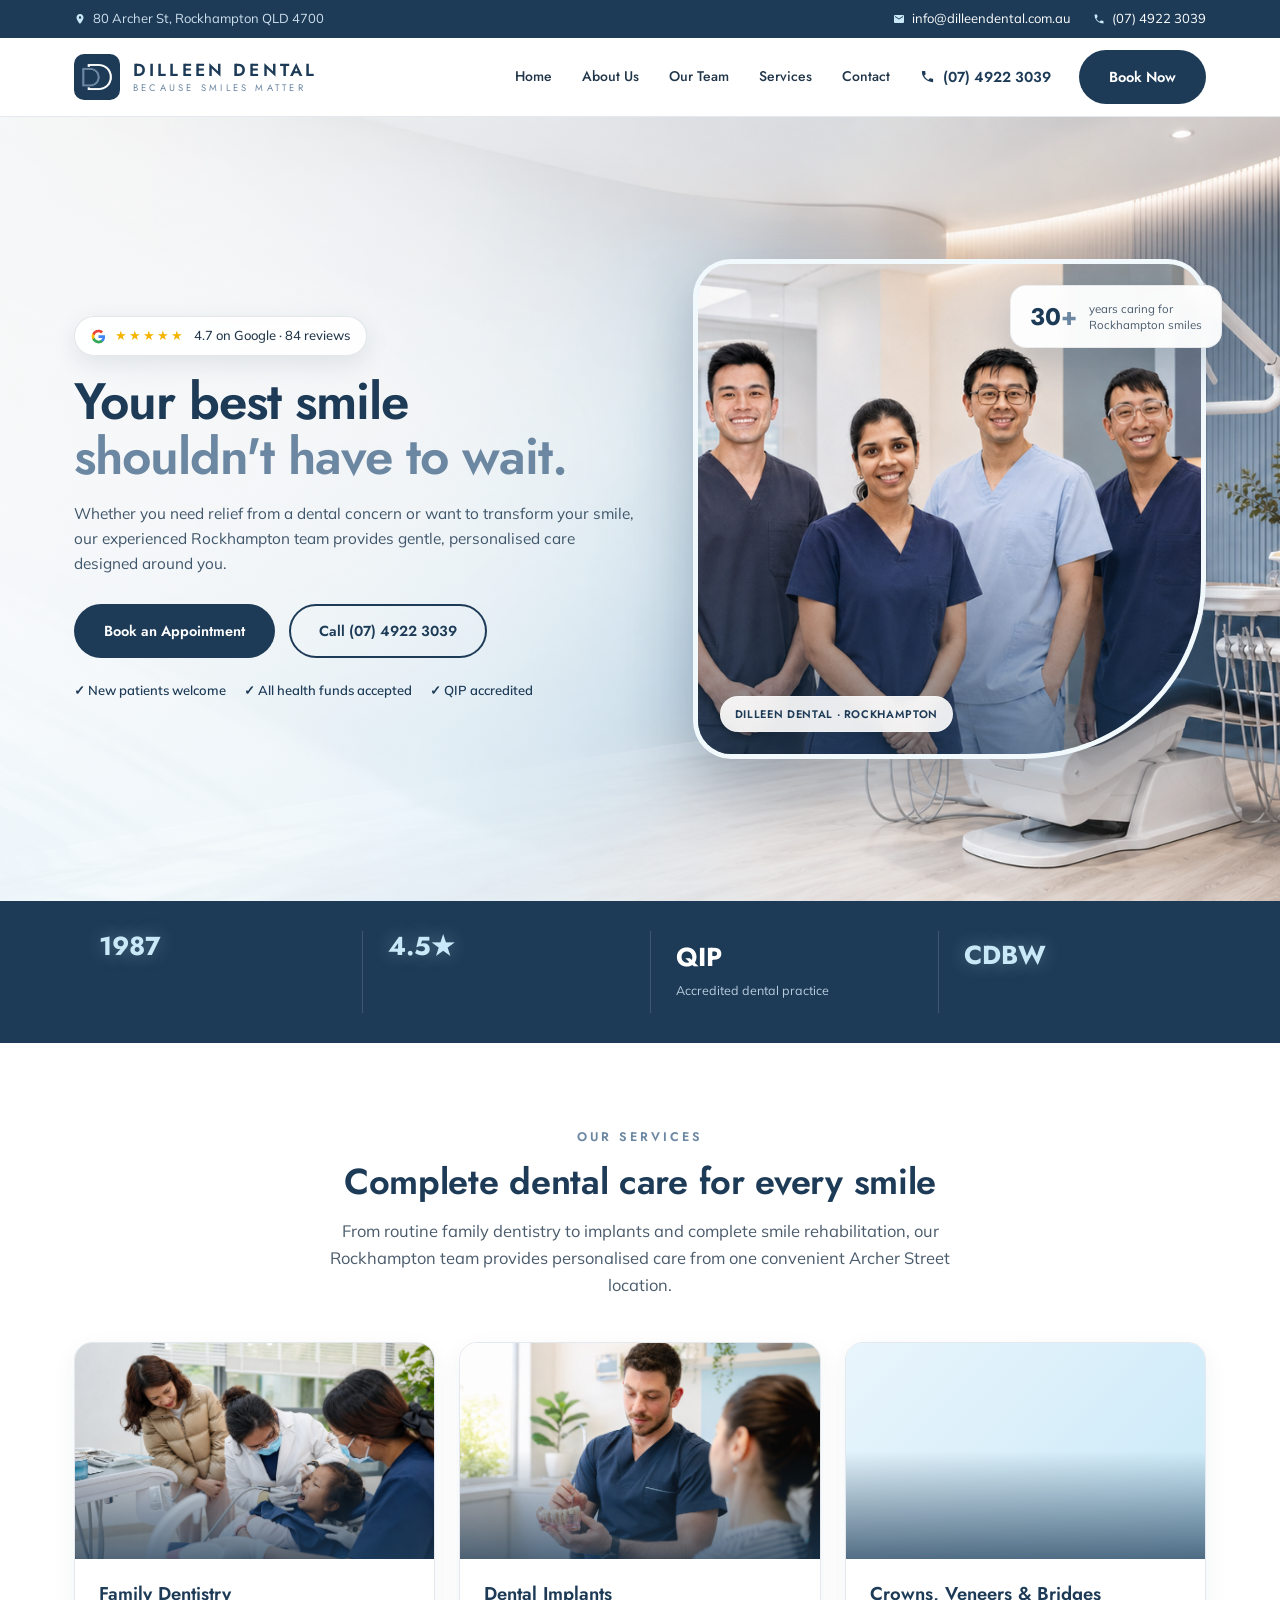
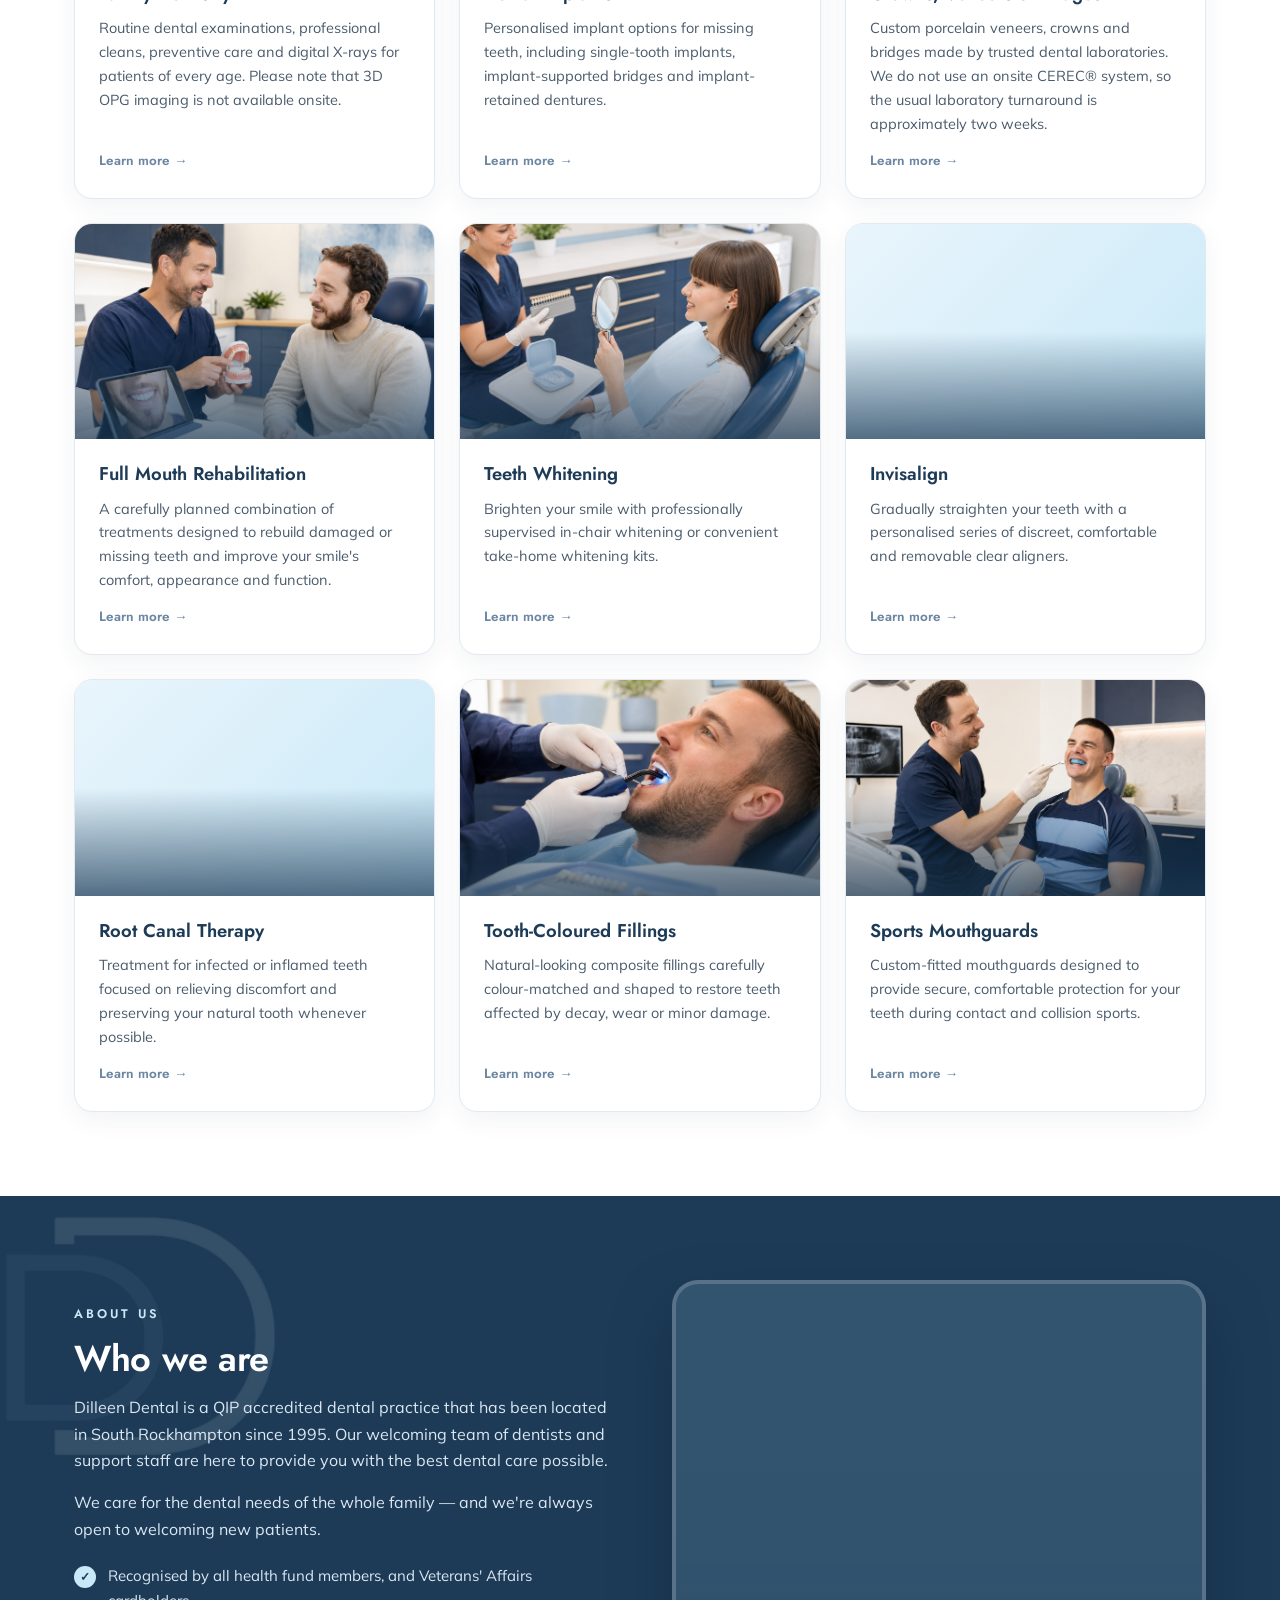
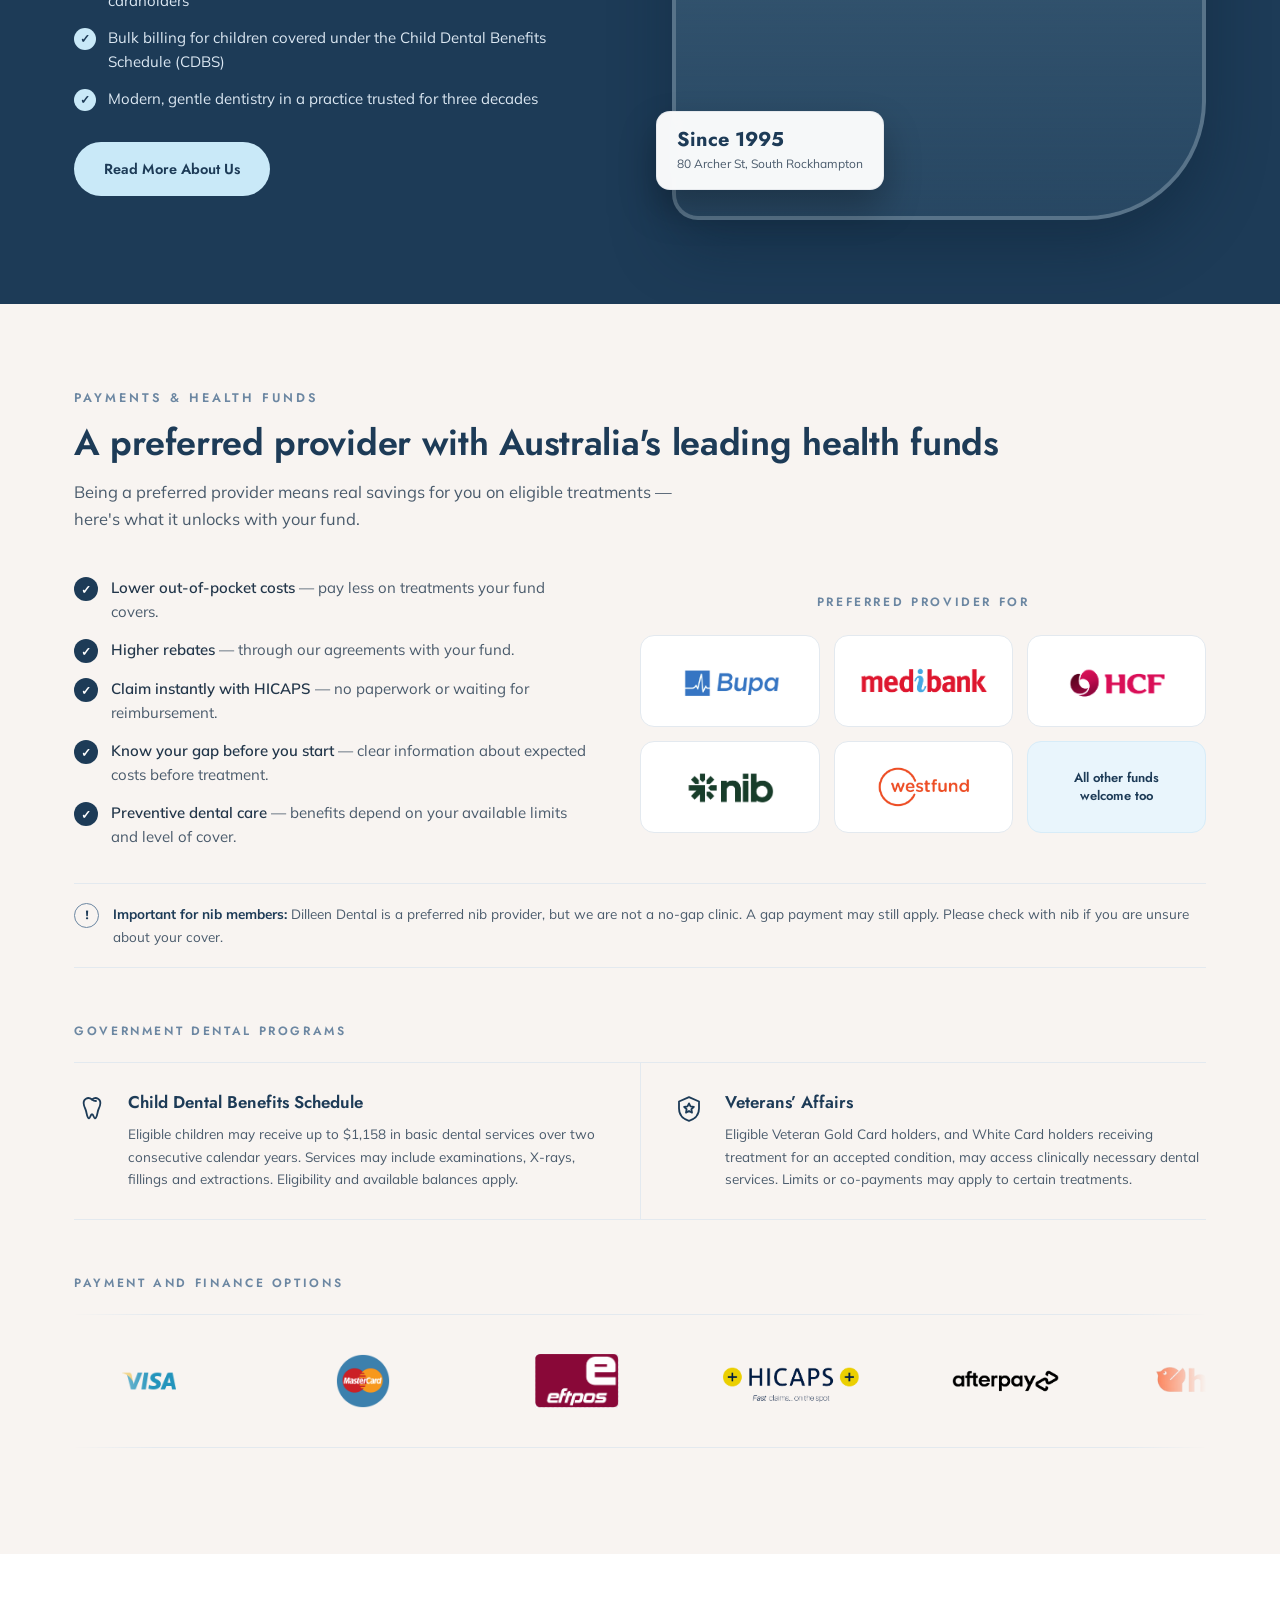
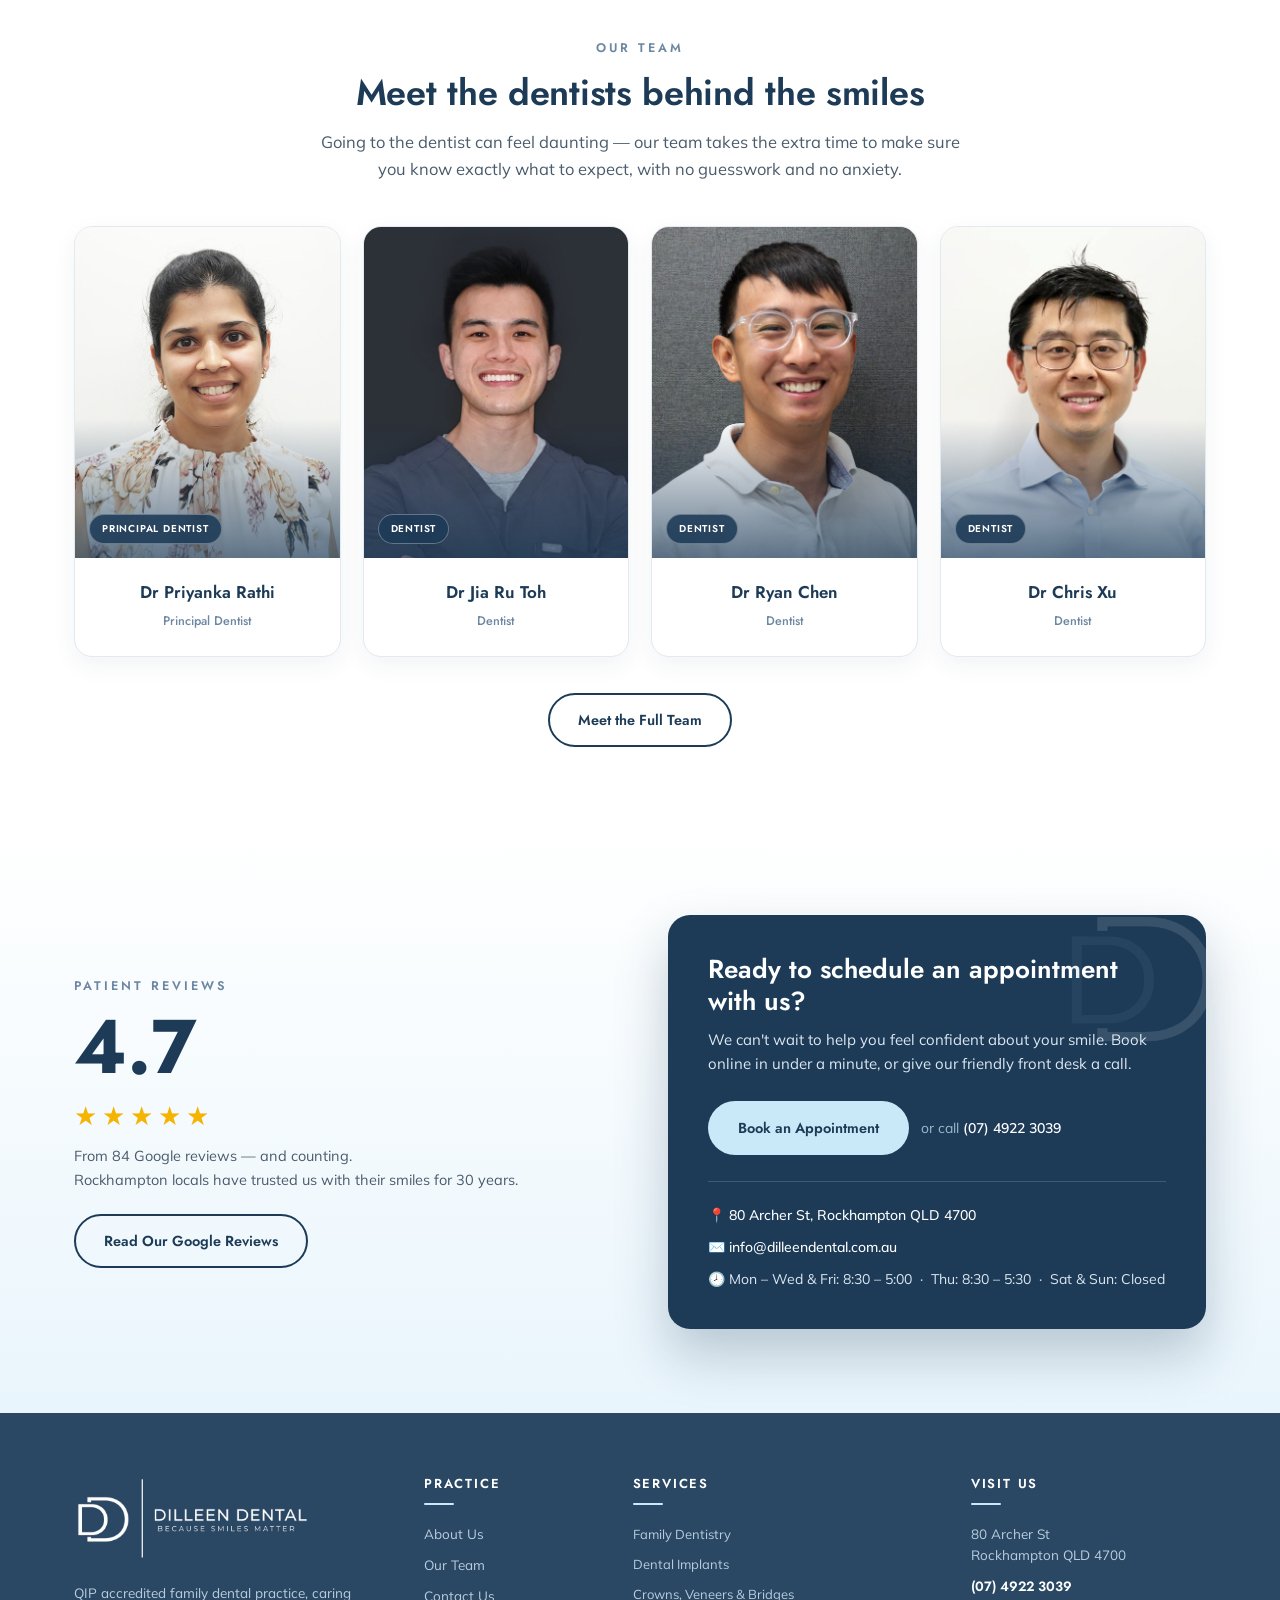
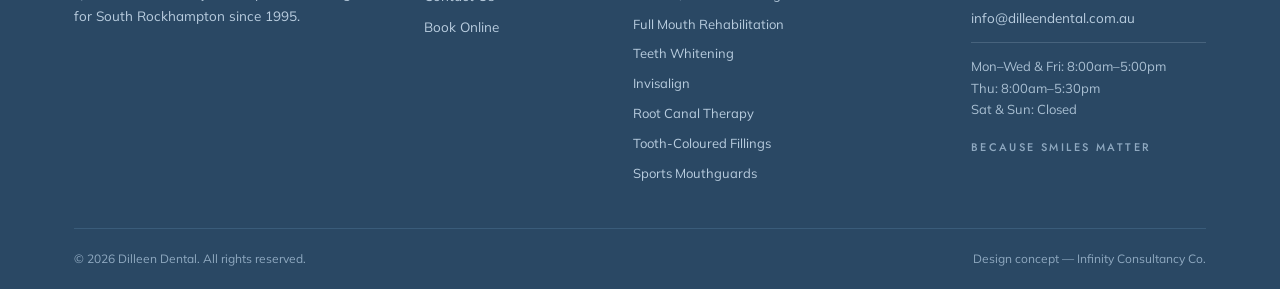
==== commit 9d2110fa: "add about page" ====
--- a/index.html
+++ b/index.html
@@ -189,34 +189,72 @@
       </section>
 
       <!-- TRUST STRIP -->
-      <div class="trust">
-        <div class="wrap">
-          <div class="t-item">
-            <div>
-              <div class="big">1995</div>
-              <div class="lab">Caring for South Rockhampton for 30 years</div>
-            </div>
-          </div>
-          <div class="t-item">
-            <div>
-              <div class="big">4.7★</div>
-              <div class="lab">Google rating from 84 patient reviews</div>
-            </div>
-          </div>
-          <div class="t-item">
-            <div>
-              <div class="big">QIP</div>
-              <div class="lab">Accredited dental practice</div>
-            </div>
-          </div>
-          <div class="t-item">
-            <div>
-              <div class="big">CDBS</div>
-              <div class="lab">Bulk billing for eligible children</div>
-            </div>
-          </div>
+    <div class="trust">
+  <div class="wrap">
+    <div class="t-item">
+      <div>
+        <div
+          class="big"
+          data-count="1995"
+          data-decimals="0"
+          aria-label="1995"
+        >
+          1995
+        </div>
+
+        <div class="lab">
+          Caring for South Rockhampton for more than 30 years
         </div>
       </div>
+    </div>
+
+    <div class="t-item">
+      <div>
+        <div
+          class="big"
+          data-count="4.7"
+          data-decimals="1"
+          data-suffix="★"
+          aria-label="4.7 star rating"
+        >
+          4.7★
+        </div>
+
+        <div class="lab">
+          Google rating from 84 patient reviews
+        </div>
+      </div>
+    </div>
+
+    <div class="t-item">
+      <div>
+        <div
+          class="big"
+          data-scramble="QIP"
+          aria-label="QIP accredited"
+        >
+          QIP
+        </div>
+
+        <div class="lab">Accredited dental practice</div>
+      </div>
+    </div>
+
+    <div class="t-item">
+      <div>
+        <div
+          class="big"
+          data-scramble="CDBS"
+          aria-label="Child Dental Benefits Schedule"
+        >
+          CDBS
+        </div>
+
+        <div class="lab">Bulk billing for eligible children</div>
+      </div>
+    </div>
+  </div>
+</div>
 
       <!-- SERVICES -->
       <section id="services">
@@ -495,9 +533,7 @@
                 practice trusted for three decades
               </li>
             </ul>
-            <a class="btn sky" href="https://dilleendental.com.au/about-us/"
-              >Read More About Us</a
-            >
+            <a class="btn sky" href="about-us.html">Read More About Us</a>
           </div>
           <div class="ab-art rv">
             <div class="frame">
@@ -1092,5 +1128,171 @@
       );
       document.querySelectorAll(".rv").forEach((el) => io.observe(el));
     </script>
+    <script>
+  function prepareTrustAnimation() {
+    const trustSection = document.querySelector(".trust");
+
+    if (!trustSection) return;
+
+    const items = trustSection.querySelectorAll(".t-item");
+
+    const reduceMotion = window.matchMedia(
+      "(prefers-reduced-motion: reduce)",
+    ).matches;
+
+    /* Show final values without animation */
+    if (reduceMotion) {
+      items.forEach((item) => {
+        item.querySelector(".lab")?.classList.add("is-visible");
+      });
+
+      return;
+    }
+
+    /* Prepare values before scrolling to the section */
+    items.forEach((item) => {
+      const value = item.querySelector(".big");
+      const label = item.querySelector(".lab");
+
+      label?.classList.remove("is-visible");
+
+      if (value.dataset.count) {
+        const decimals = Number(value.dataset.decimals || 0);
+        const suffix = value.dataset.suffix || "";
+
+        value.textContent = Number(0).toFixed(decimals) + suffix;
+      }
+
+      if (value.dataset.scramble) {
+        value.textContent = value.dataset.scramble
+          .split("")
+          .map(() => "—")
+          .join("");
+      }
+    });
+
+    /* Number counting animation */
+    function animateNumber(element) {
+      return new Promise((resolve) => {
+        const target = Number(element.dataset.count);
+        const decimals = Number(element.dataset.decimals || 0);
+        const suffix = element.dataset.suffix || "";
+        const duration = 1600;
+        const startingTime = performance.now();
+
+        element.classList.add("is-animating");
+
+        function updateNumber(currentTime) {
+          const elapsed = currentTime - startingTime;
+          const progress = Math.min(elapsed / duration, 1);
+
+          /* Smooth fast-to-slow movement */
+          const easedProgress = 1 - Math.pow(1 - progress, 3);
+          const currentValue = target * easedProgress;
+
+          element.textContent =
+            currentValue.toFixed(decimals) + suffix;
+
+          if (progress < 1) {
+            requestAnimationFrame(updateNumber);
+          } else {
+            element.textContent = target.toFixed(decimals) + suffix;
+            element.classList.remove("is-animating");
+            resolve();
+          }
+        }
+
+        requestAnimationFrame(updateNumber);
+      });
+    }
+
+    /* Rapid letter shuffle animation */
+    function animateLetters(element) {
+      return new Promise((resolve) => {
+        const finalText = element.dataset.scramble;
+        const availableLetters = "ABCDEFGHIJKLMNOPQRSTUVWXYZ";
+        let progress = 0;
+
+        element.classList.add("is-animating");
+
+        const letterInterval = setInterval(() => {
+          element.textContent = finalText
+            .split("")
+            .map((finalLetter, index) => {
+              if (index < progress) {
+                return finalLetter;
+              }
+
+              const randomIndex = Math.floor(
+                Math.random() * availableLetters.length,
+              );
+
+              return availableLetters[randomIndex];
+            })
+            .join("");
+
+          progress += 0.28;
+
+          if (progress >= finalText.length) {
+            clearInterval(letterInterval);
+            element.textContent = finalText;
+            element.classList.remove("is-animating");
+            resolve();
+          }
+        }, 55);
+      });
+    }
+
+    function startItemAnimation(item, index) {
+      const value = item.querySelector(".big");
+      const label = item.querySelector(".lab");
+
+      setTimeout(async () => {
+        if (value.dataset.count) {
+          await animateNumber(value);
+        } else if (value.dataset.scramble) {
+          await animateLetters(value);
+        }
+
+        label?.classList.add("is-visible");
+      }, index * 260);
+    }
+
+    let animationStarted = false;
+
+    const observer = new IntersectionObserver(
+      (entries) => {
+        entries.forEach((entry) => {
+          if (entry.isIntersecting && !animationStarted) {
+            animationStarted = true;
+
+            items.forEach((item, index) => {
+              startItemAnimation(item, index);
+            });
+
+            observer.unobserve(trustSection);
+          }
+        });
+      },
+      {
+        threshold: 0.25,
+        rootMargin: "0px 0px -8% 0px",
+      },
+    );
+
+    observer.observe(trustSection);
+  }
+
+  if (document.readyState === "loading") {
+    document.addEventListener(
+      "DOMContentLoaded",
+      prepareTrustAnimation,
+    );
+  } else {
+    prepareTrustAnimation();
+  }
+</script>
+
+  
   </body>
 </html>
--- a/css/hero.css
+++ b/css/hero.css
@@ -4,7 +4,7 @@
   height: calc(100dvh - var(--topbar-height) - var(--header-height));
   padding: 0;
 
-  background-image: url("../images/hero-background.png");
+  background-image: url("../images/hero-background-2.png");
   background-repeat: no-repeat;
   background-position: center 30%;
   background-size: cover;
--- a/css/trust.css
+++ b/css/trust.css
@@ -1,37 +1,72 @@
 .trust {
+  overflow: hidden;
   background: var(--navy);
   color: #fff;
 }
 
 .trust .wrap {
   display: grid;
-  grid-template-columns: repeat(4, 1fr);
+  grid-template-columns: repeat(4, minmax(0, 1fr));
   gap: 20px;
-  padding: 30px 24px;
+  padding-top: 30px;
+  padding-bottom: 30px;
 }
 
 .t-item {
+  position: relative;
   display: flex;
+  min-width: 0;
   align-items: center;
-  gap: 14px;
+  padding: 4px 25px;
+}
+
+.t-item + .t-item {
+  border-left: 1px solid rgba(255, 255, 255, 0.15);
 }
 
 .t-item .big {
+  display: inline-block;
   font-family: var(--head);
   font-size: 26px;
   font-weight: 700;
   line-height: 1;
+  transition:
+    color 0.25s ease,
+    transform 0.25s ease,
+    text-shadow 0.25s ease;
+}
+
+.t-item .big.is-animating {
+  color: var(--sky);
+  text-shadow: 0 0 18px rgba(207, 231, 242, 0.35);
+  transform: translateY(-2px);
 }
 
 .t-item .lab {
-  margin-top: 4px;
+  margin-top: 7px;
   color: #b9cddf;
   font-size: 12.5px;
-  line-height: 1.4;
+  line-height: 1.5;
+  opacity: 0;
+  transform: translateY(8px);
+  transition:
+    opacity 0.55s ease,
+    transform 0.55s ease;
 }
 
-@media (max-width: 920px) {
-  .trust .wrap {
-    grid-template-columns: repeat(2, 1fr);
+.t-item .lab.is-visible {
+  opacity: 1;
+  transform: translateY(0);
+}
+
+@media (prefers-reduced-motion: reduce) {
+  .t-item .big,
+  .t-item .lab {
+    transition: none;
   }
-}
+
+  .t-item .lab {
+    opacity: 1;
+    transform: none;
+  }
+}
--- a/css/about.css
+++ b/css/about.css
@@ -143,7 +143,7 @@
   object-fit: cover;
   object-position: center 35%;
   animation: about-photo-fade 15s ease-in-out infinite;
-  transition: transform 1s ease;
+  transition: transform 0.8s ease;
   will-change: opacity, transform;
 }
 
@@ -168,14 +168,20 @@
 
 /* Smooth crossfade */
 
+.ab-art .about-photo {
+  animation: about-photo-fade 15s linear infinite;
+}
+
+/* Slower two-second crossfade */
+
 @keyframes about-photo-fade {
   0%,
-  28% {
+  20% {
     opacity: 1;
   }
 
-  33%,
-  95% {
+  33.333%,
+  86.667% {
     opacity: 0;
   }
 
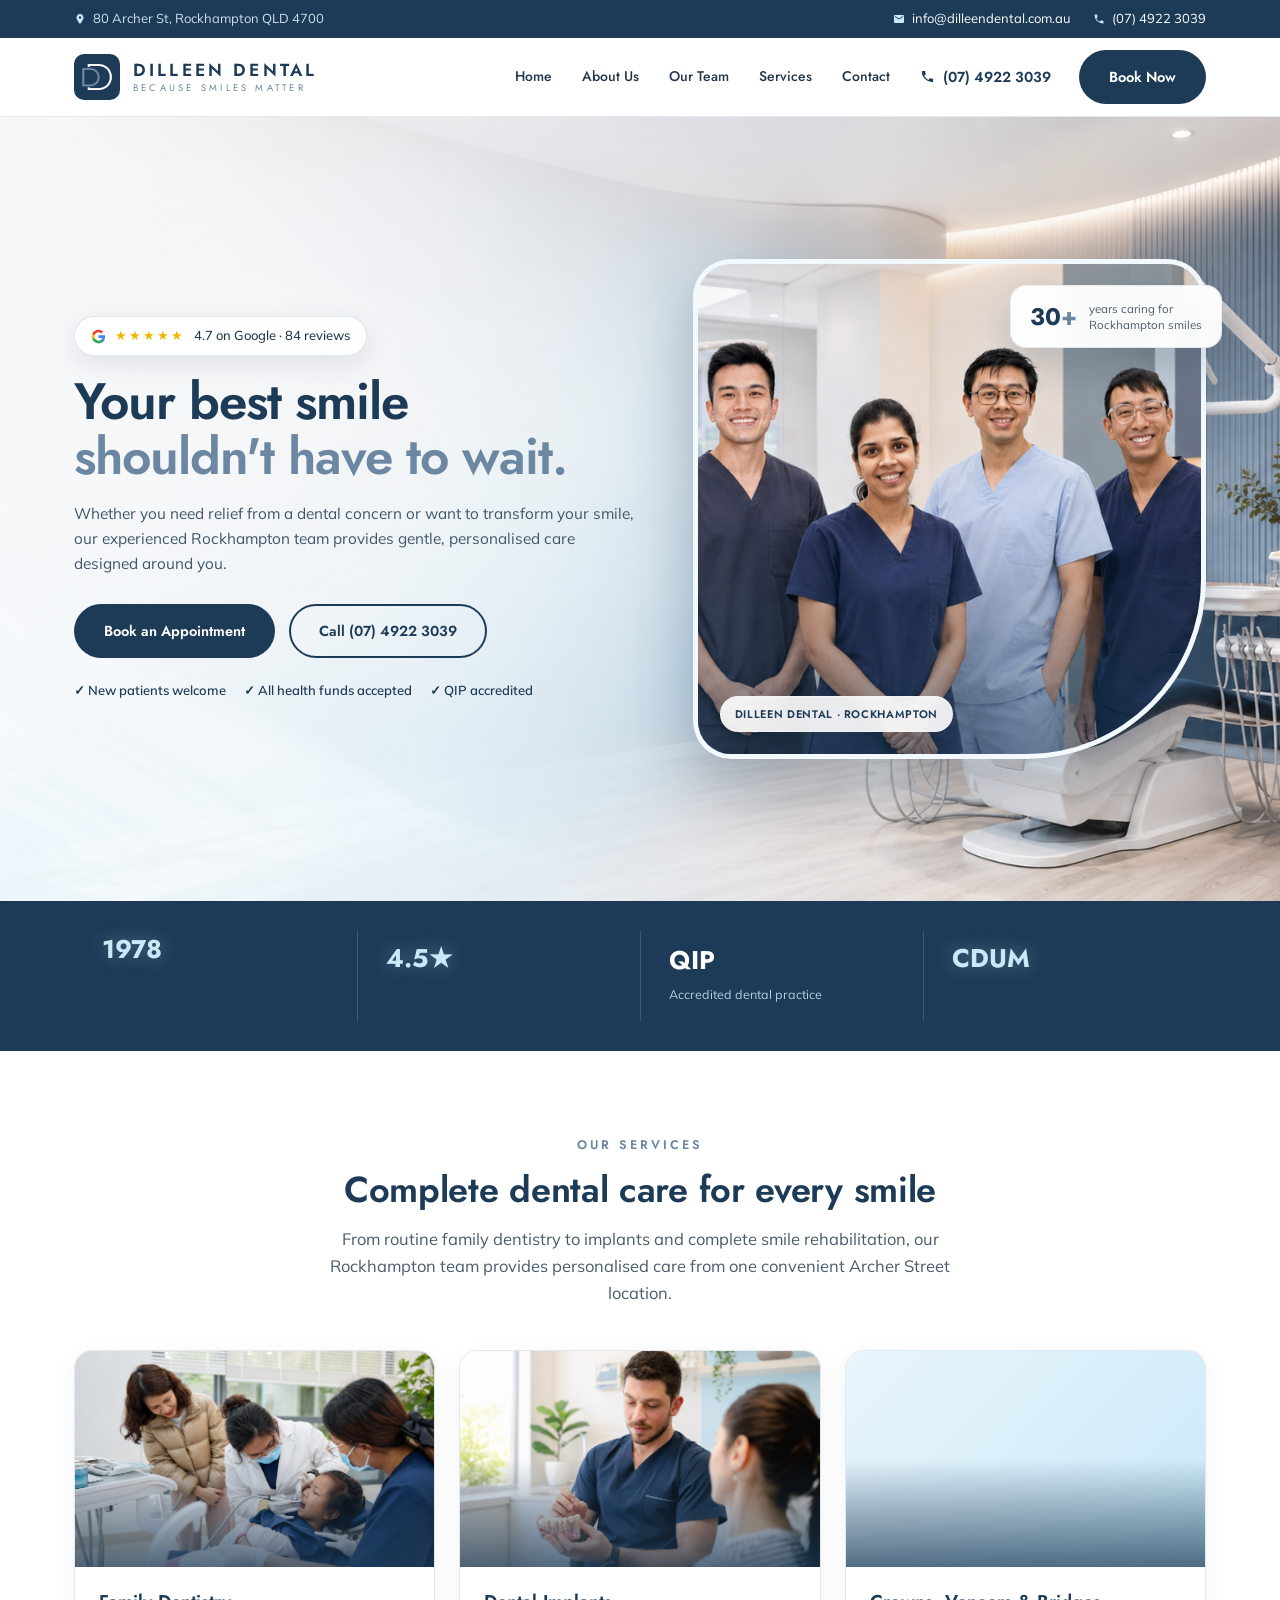
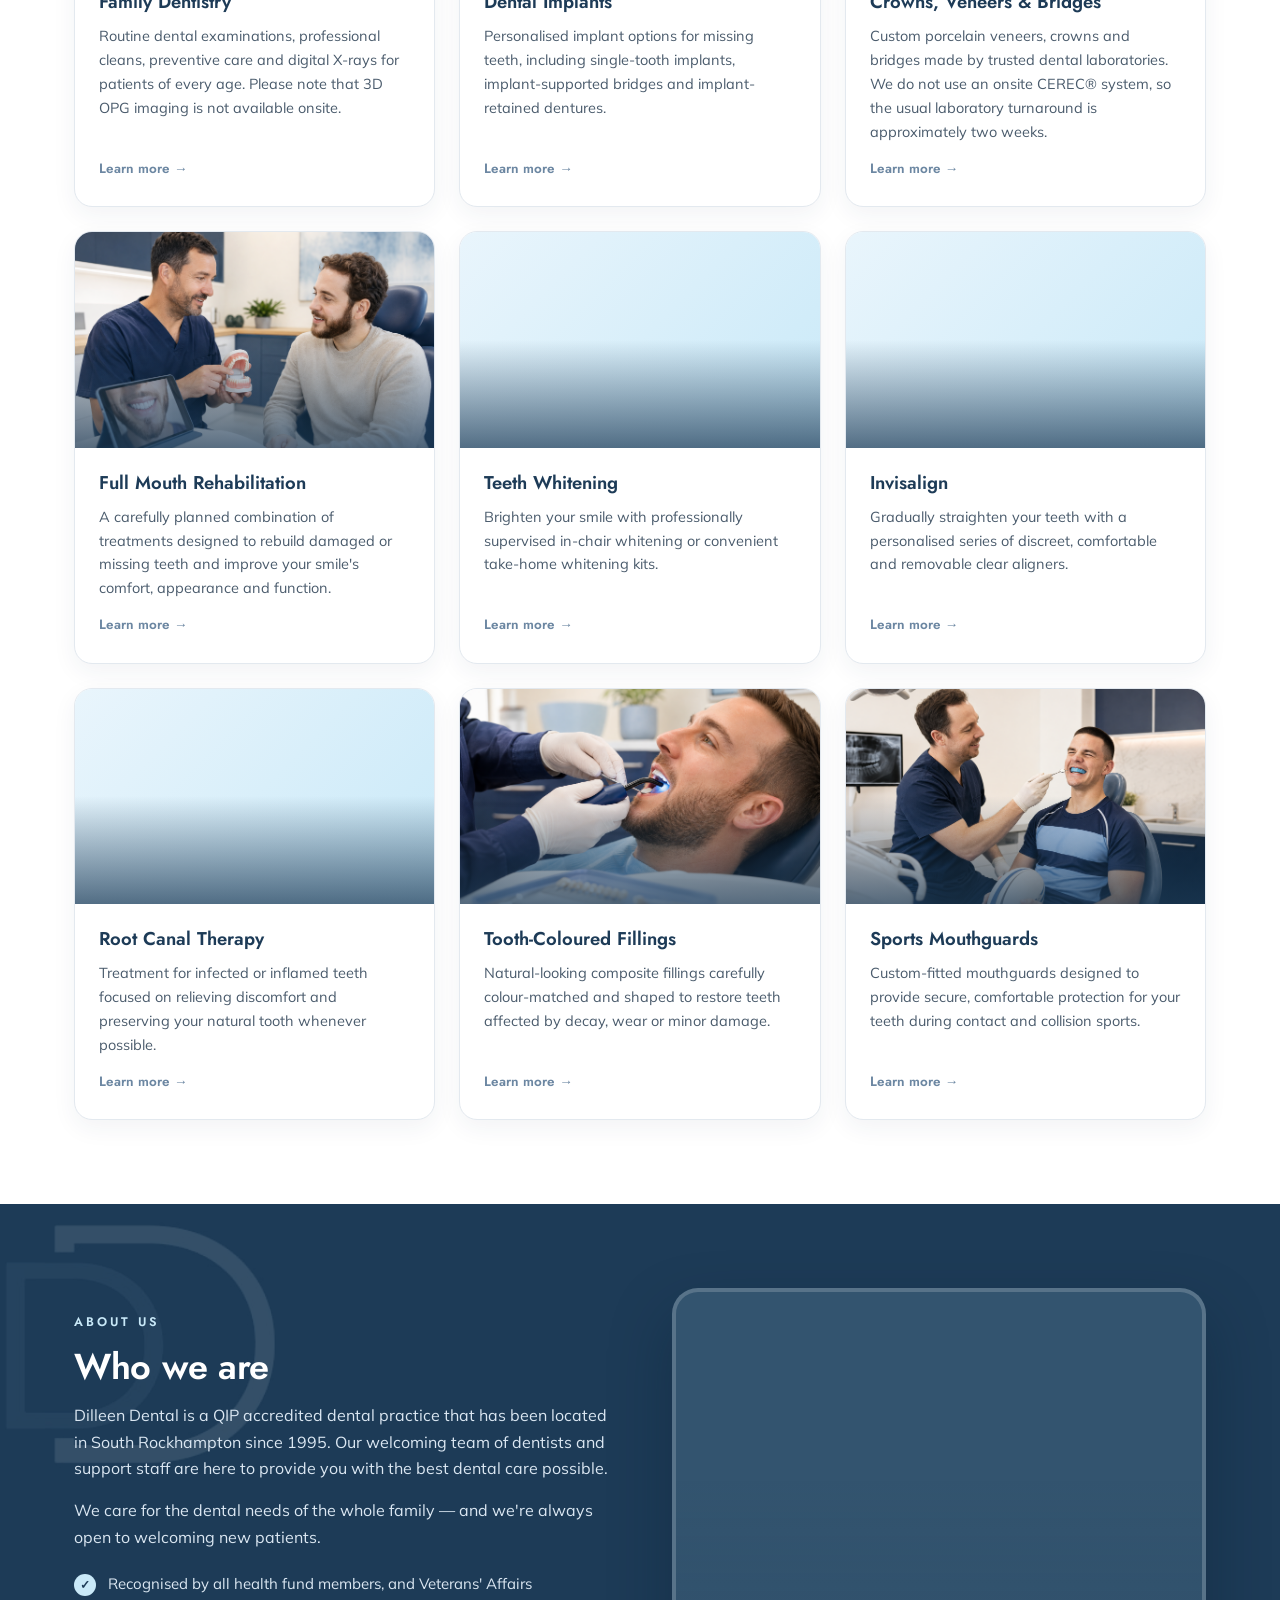
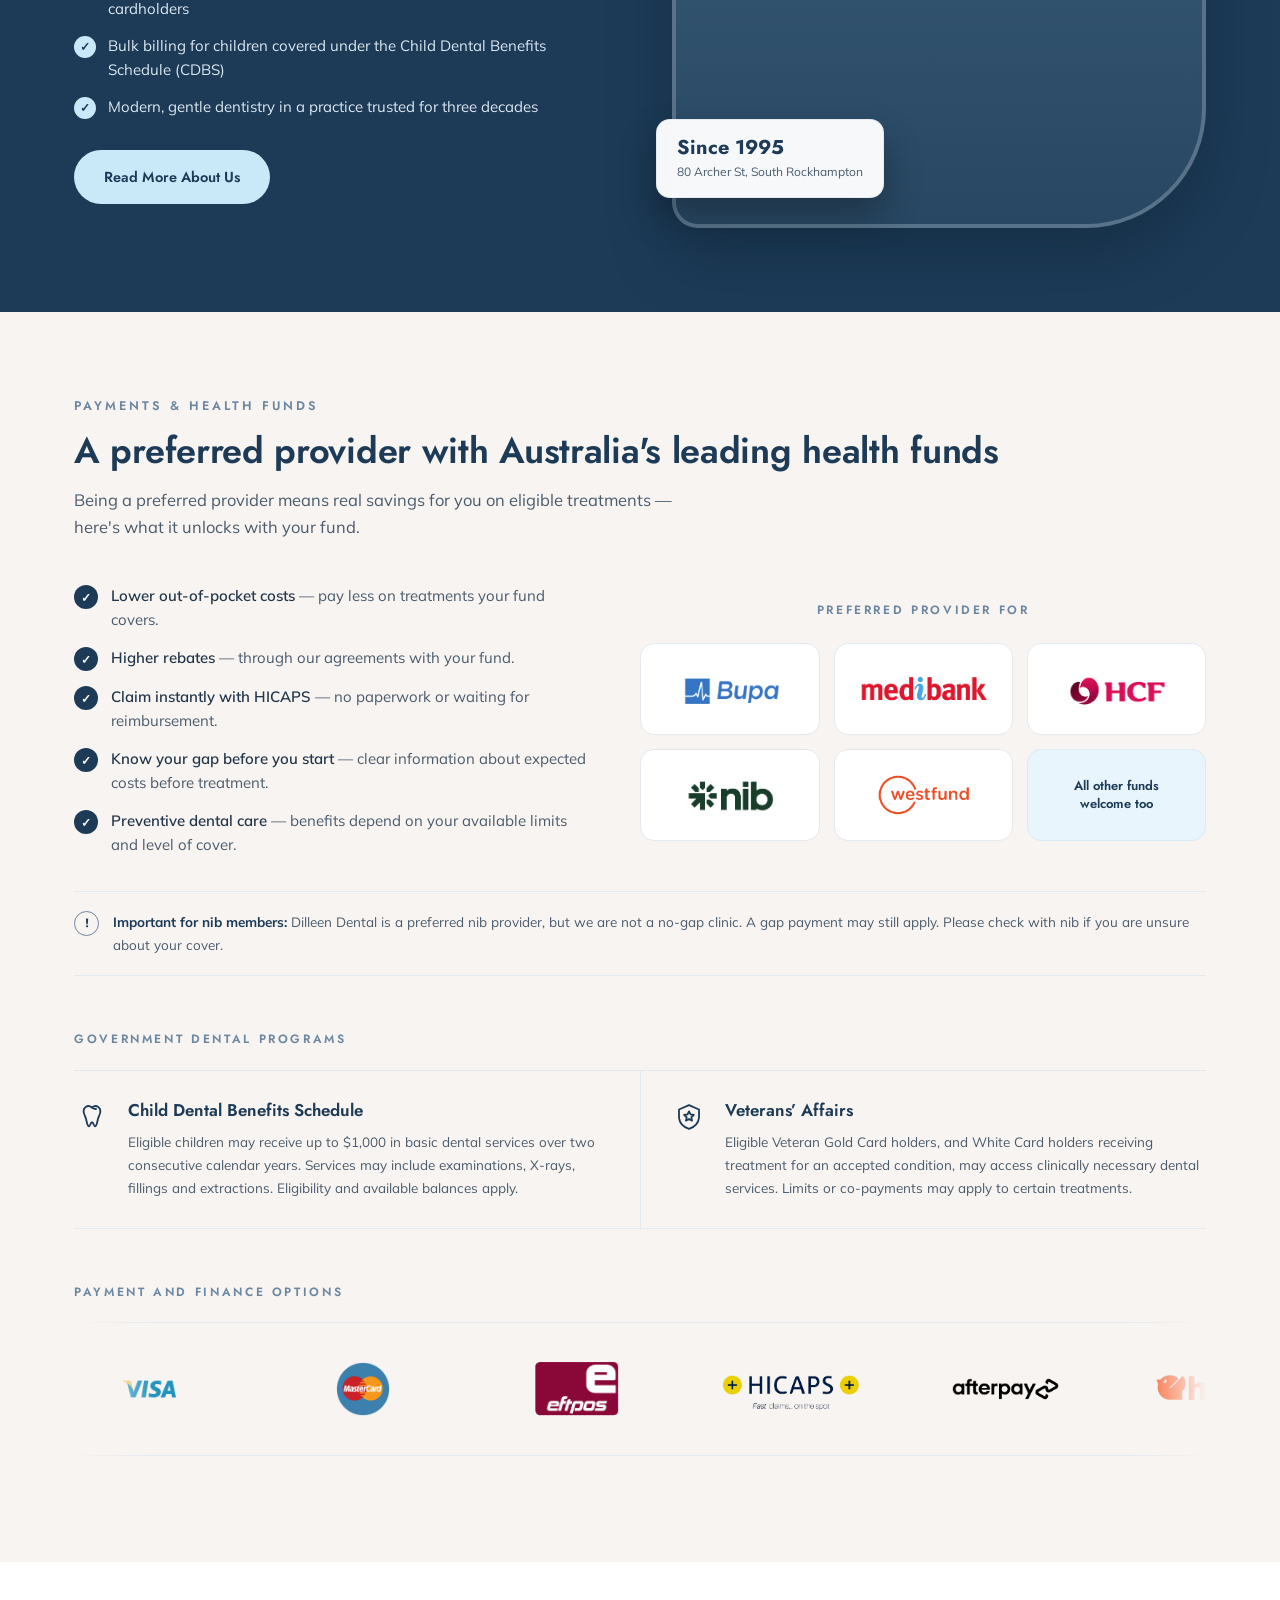
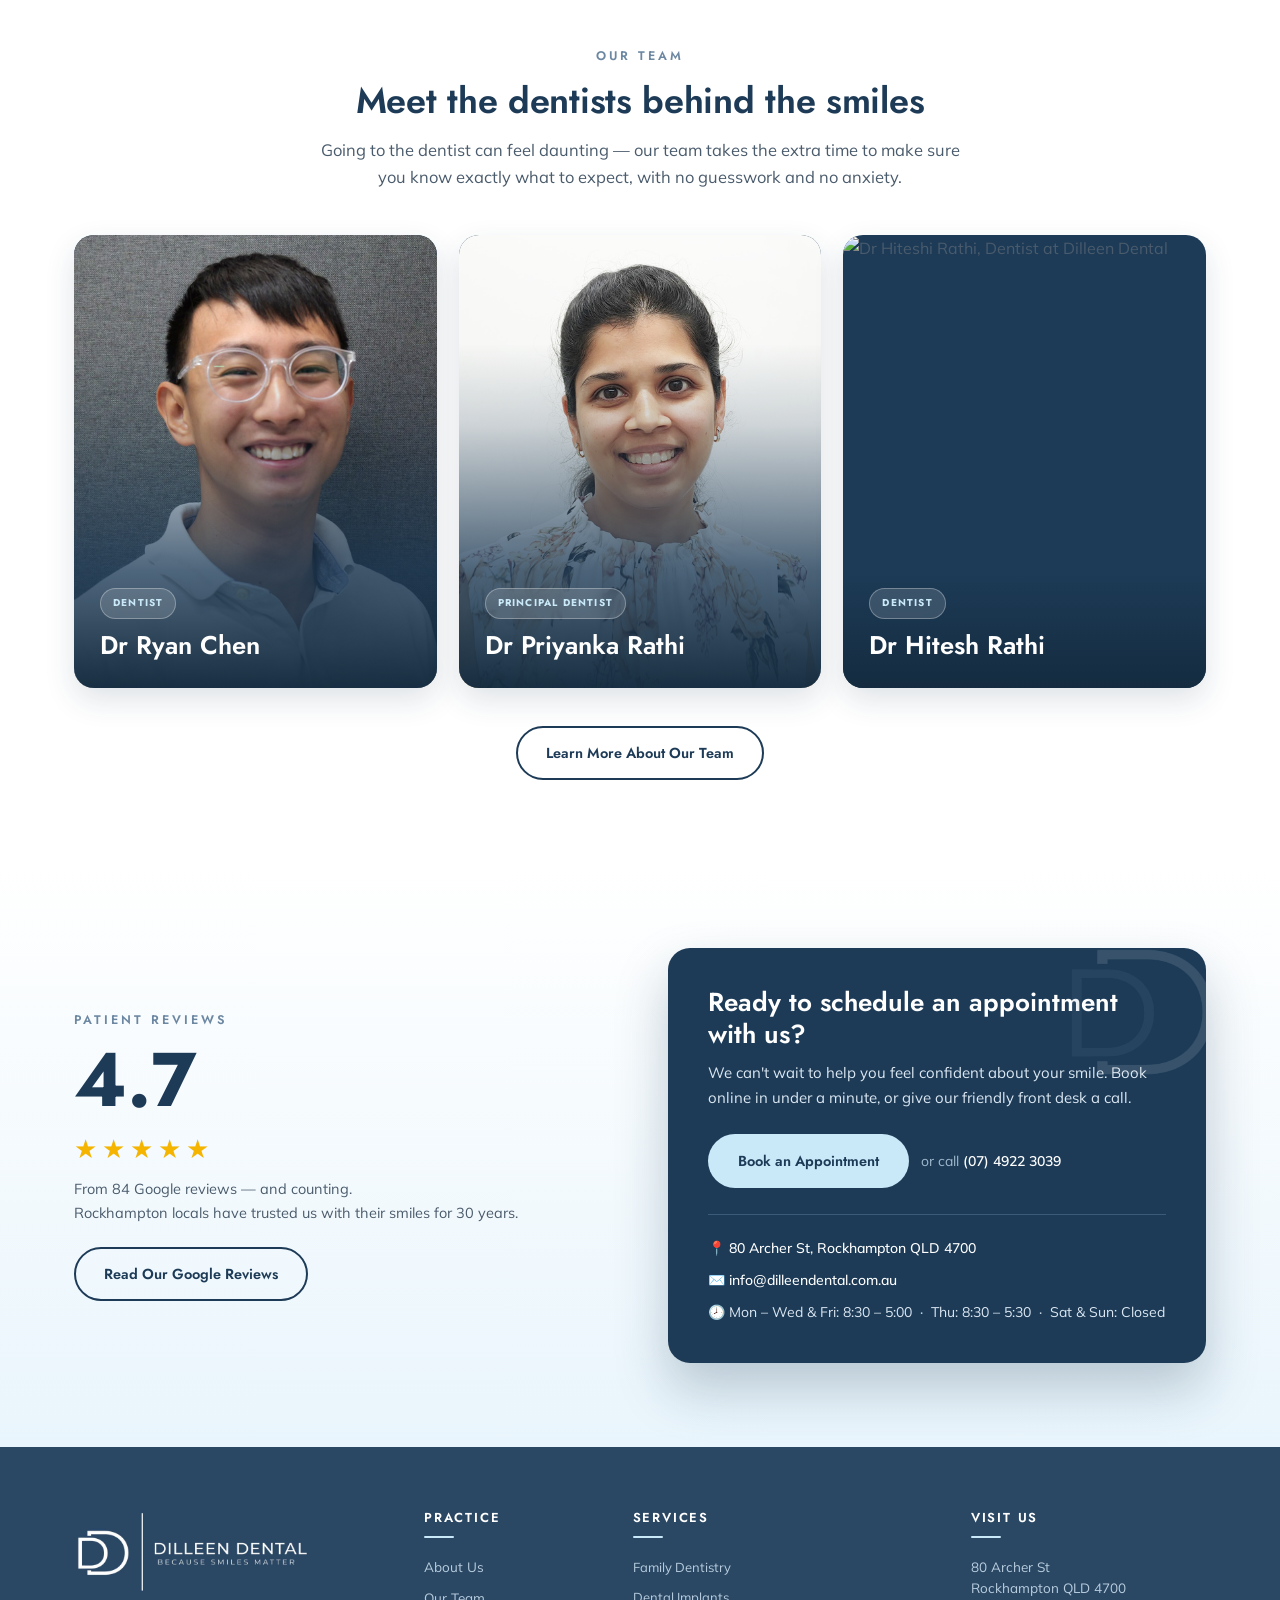
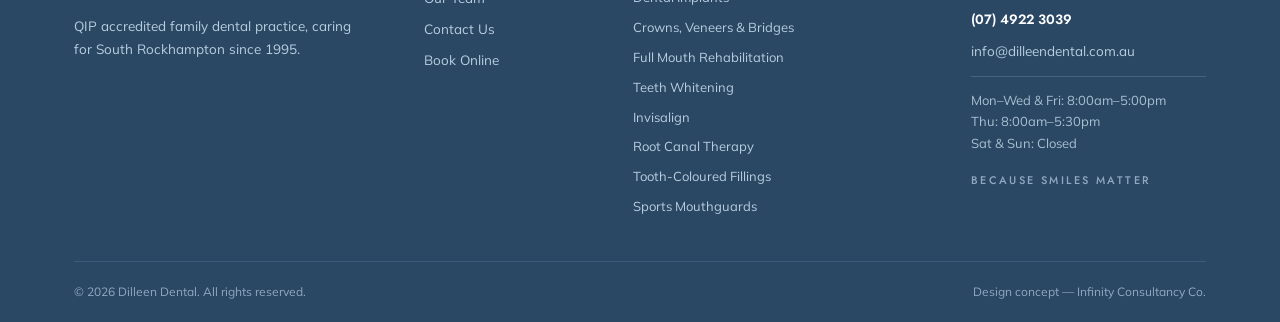
==== commit cc1ba23f: "update the dentis" ====
--- a/index.html
+++ b/index.html
@@ -701,7 +701,7 @@
                   <h3>Child Dental Benefits Schedule</h3>
 
                   <p>
-                    Eligible children may receive up to $1,158 in basic dental
+                    Eligible children may receive up to $1,000 in basic dental
                     services over two consecutive calendar years. Services may
                     include examinations, X-rays, fillings and extractions.
                     Eligibility and available balances apply.
@@ -835,90 +835,82 @@
         </div>
       </section>
 
-      <!-- TEAM -->
-      <section id="team">
-        <div class="wrap">
-          <div class="sechead center rv">
-            <div class="kicker">Our Team</div>
-            <h2 class="sec">Meet the dentists behind the smiles</h2>
-            <p class="secsub">
-              Going to the dentist can feel daunting — our team takes the extra
-              time to make sure you know exactly what to expect, with no
-              guesswork and no anxiety.
-            </p>
-          </div>
-          <div class="team-grid">
-            <article class="tm rv">
-              <div class="av">
-                <img
-                  src="images/dr-priyanka-2.png"
-                  alt="Dr Priyanka Rathi"
-                  loading="lazy"
-                />
-                <span class="chip">Principal Dentist</span>
-              </div>
-
-              <div class="bd">
-                <h3>Dr Priyanka Rathi</h3>
-                <div class="role">Principal Dentist</div>
-              </div>
-            </article>
-
-            <article class="tm rv">
-              <div class="av">
-                <img
-                  src="images/dr-jia.png"
-                  alt="Dr Jia Ru Toh"
-                  loading="lazy"
-                />
-                <span class="chip">Dentist</span>
-              </div>
-
-              <div class="bd">
-                <h3>Dr Jia Ru Toh</h3>
-                <div class="role">Dentist</div>
-              </div>
-            </article>
-
-            <article class="tm rv">
-              <div class="av">
-                <img
-                  src="images/dr.ryan.jpg"
-                  alt="Dr Ryan Chen"
-                  loading="lazy"
-                />
-                <span class="chip">Dentist</span>
-              </div>
-
-              <div class="bd">
-                <h3>Dr Ryan Chen</h3>
-                <div class="role">Dentist</div>
-              </div>
-            </article>
-
-            <article class="tm rv">
-              <div class="av">
-                <img
-                  src="images/dr-chris-2.png"
-                  alt="Dr Chris Xu"
-                  loading="lazy"
-                />
-                <span class="chip">Dentist</span>
-              </div>
-
-              <div class="bd">
-                <h3>Dr Chris Xu</h3>
-                <div class="role">Dentist</div>
-              </div>
-            </article>
-          </div>
-          <div class="team-actions">
-            <a class="btn ghost" href="https://dilleendental.com.au/ourteam/"
-              >Meet the Full Team</a
-            >
-          </div>
-        </div>
-      </section>
+     
+   <!-- TEAM -->
+<section id="team">
+  <div class="wrap">
+    <div class="sechead center rv">
+      <div class="kicker">Our Team</div>
+
+      <h2 class="sec">Meet the dentists behind the smiles</h2>
+
+      <p class="secsub">
+        Going to the dentist can feel daunting — our team takes the extra time
+        to make sure you know exactly what to expect, with no guesswork and no
+        anxiety.
+      </p>
+    </div>
+
+    <div class="team-grid">
+      <!-- DR RYAN CHEN -->
+      <article class="tm rv">
+        <img
+          class="tm__image"
+          src="images/dr.ryan.jpg"
+          alt="Dr Ryan Chen, Dentist at Dilleen Dental"
+          loading="lazy"
+        />
+
+        <div class="tm__overlay"></div>
+
+        <div class="tm__content">
+          <span class="tm__role">Dentist</span>
+          <h3>Dr Ryan Chen</h3>
+        </div>
+      </article>
+
+      <!-- DR PRIYANKA RATHI -->
+      <article class="tm rv">
+        <img
+          class="tm__image"
+          src="images/dr-priyanka-2.png"
+          alt="Dr Priyanka Rathi, Principal Dentist at Dilleen Dental"
+          loading="lazy"
+        />
+
+        <div class="tm__overlay"></div>
+
+        <div class="tm__content">
+          <span class="tm__role">Principal Dentist</span>
+          <h3>Dr Priyanka Rathi</h3>
+        </div>
+      </article>
+
+      <!-- DR HITESHI RATHI -->
+      <article class="tm rv">
+        <img
+          class="tm__image"
+          src="images/dr-hiteshi-rathi.jpg"
+          alt="Dr Hiteshi Rathi, Dentist at Dilleen Dental"
+          loading="lazy"
+        />
+
+        <div class="tm__overlay"></div>
+
+        <div class="tm__content">
+          <span class="tm__role">Dentist</span>
+          <h3>Dr Hitesh Rathi</h3>
+        </div>
+      </article>
+    </div>
+
+    <div class="team-actions">
+      <a class="btn ghost" href="about-us.html#our-team">
+        Learn More About Our Team
+      </a>
+    </div>
+  </div>
+</section>
 
       <!-- REVIEWS + APPOINTMENT -->
       <section class="appt" id="contact">
--- a/css/trust.css
+++ b/css/trust.css
@@ -1,5 +1,10 @@
+/* ========================================
+   RESPONSIVE TRUST SECTION
+======================================== */
+
 .trust {
   overflow: hidden;
+  width: 100%;
   background: var(--navy);
   color: #fff;
 }
@@ -7,7 +12,7 @@
 .trust .wrap {
   display: grid;
   grid-template-columns: repeat(4, minmax(0, 1fr));
-  gap: 20px;
+  gap: 0;
   padding-top: 30px;
   padding-bottom: 30px;
 }
@@ -16,18 +21,26 @@
   position: relative;
   display: flex;
   min-width: 0;
+  min-height: 90px;
   align-items: center;
-  padding: 4px 25px;
+  padding: 8px 28px;
+  box-sizing: border-box;
+}
+
+.t-item > div {
+  width: 100%;
+  min-width: 0;
 }
 
 .t-item + .t-item {
-  border-left: 1px solid rgba(255, 255, 255, 0.15);
+  border-left: 1px solid rgba(255, 255, 255, 0.16);
 }
 
 .t-item .big {
   display: inline-block;
+  color: #fff;
   font-family: var(--head);
-  font-size: 26px;
+  font-size: clamp(24px, 2vw, 29px);
   font-weight: 700;
   line-height: 1;
   transition:
@@ -43,10 +56,12 @@
 }
 
 .t-item .lab {
-  margin-top: 7px;
+  max-width: 230px;
+  margin-top: 8px;
   color: #b9cddf;
   font-size: 12.5px;
   line-height: 1.5;
+  overflow-wrap: break-word;
   opacity: 0;
   transform: translateY(8px);
   transition:
@@ -57,6 +72,73 @@
 .t-item .lab.is-visible {
   opacity: 1;
   transform: translateY(0);
+}
+
+/* Tablet: 2 columns and 2 rows */
+
+@media (max-width: 920px) {
+  .trust .wrap {
+    grid-template-columns: repeat(2, minmax(0, 1fr));
+    padding-top: 20px;
+    padding-bottom: 20px;
+  }
+
+  .t-item {
+    min-height: 110px;
+    padding: 22px 28px;
+  }
+
+  .t-item + .t-item {
+    border-left: 0;
+  }
+
+  .t-item:nth-child(even) {
+    border-left: 1px solid rgba(255, 255, 255, 0.16);
+  }
+
+  .t-item:nth-child(n + 3) {
+    border-top: 1px solid rgba(255, 255, 255, 0.16);
+  }
+
+  .t-item .lab {
+    max-width: 260px;
+  }
+}
+
+/* Mobile: 1 column */
+
+@media (max-width: 560px) {
+  .trust .wrap {
+    grid-template-columns: 1fr;
+    padding-top: 12px;
+    padding-bottom: 12px;
+  }
+
+  .t-item {
+    min-height: 0;
+    padding: 20px 4px;
+  }
+
+  .t-item:nth-child(even) {
+    border-left: 0;
+  }
+
+  .t-item:nth-child(n + 3) {
+    border-top: 0;
+  }
+
+  .t-item + .t-item {
+    border-top: 1px solid rgba(255, 255, 255, 0.16);
+  }
+
+  .t-item .big {
+    font-size: 25px;
+  }
+
+  .t-item .lab {
+    max-width: 100%;
+    font-size: 12.5px;
+  }
 }
 
 @media (prefers-reduced-motion: reduce) {
--- a/css/team.css
+++ b/css/team.css
@@ -1,130 +1,197 @@
+/* ========================================
+   TEAM SECTION
+======================================== */
+
 .team-grid {
   display: grid;
-  grid-template-columns: repeat(4, minmax(0, 1fr));
+  grid-template-columns: repeat(3, minmax(0, 1fr));
   gap: 22px;
 }
 
+/* Full-image dentist card */
+
 .tm {
-  display: flex;
+  position: relative;
+  isolation: isolate;
   overflow: hidden;
-  flex-direction: column;
-  border: 1px solid var(--line);
-  border-radius: 18px;
-  background: #fff;
-  box-shadow: 0 8px 24px rgba(29, 59, 87, 0.06);
+  min-width: 0;
+  aspect-ratio: 4 / 5;
+  border-radius: 20px;
+  background: var(--navy);
+  box-shadow: 0 12px 30px rgba(29, 59, 87, 0.14);
   transition:
-    transform 0.25s ease,
-    box-shadow 0.25s ease;
+    box-shadow 0.4s ease,
+    transform 0.4s ease;
 }
 
 .tm:hover {
-  box-shadow: 0 20px 42px rgba(29, 59, 87, 0.15);
-  transform: translateY(-6px);
+  box-shadow: 0 26px 52px rgba(29, 59, 87, 0.25);
+  transform: translateY(-8px);
 }
 
-.tm .av {
-  position: relative;
-  overflow: hidden;
-  aspect-ratio: 4 / 5; /* Taller portrait image */
-  background: linear-gradient(
-    160deg,
-    var(--sky-soft),
-    var(--sky)
-  );
-}
+/* Image covering the entire card */
 
-
-.tm .av::after {
+.tm__image {
   position: absolute;
-  right: 0;
-  bottom: 0;
-  left: 0;
-  z-index: 1;
-  height: 42%;
-  background: linear-gradient(
-    to top,
-    rgba(29, 59, 87, 0.7),
-    transparent
-  );
-  content: "";
-  pointer-events: none;
-}
-
-.tm .av img {
+  z-index: -2;
+  inset: 0;
+  display: block;
   width: 100%;
   height: 100%;
   object-fit: cover;
   object-position: center 18%;
+  transition:
+    filter 0.6s ease,
+    transform 0.8s ease;
+}
+
+.tm:hover .tm__image {
+  filter: brightness(0.92);
+  transform: scale(1.055);
+}
+
+/* Individual image positioning */
+
+.tm:nth-child(1) .tm__image {
+  object-position: center 20%;
+}
+
+.tm:nth-child(2) .tm__image {
+  object-position: center 16%;
+}
+
+.tm:nth-child(3) .tm__image {
+  object-position: center 18%;
+}
+
+/* Dark gradient behind the name */
+
+.tm__overlay {
+  position: absolute;
+  z-index: -1;
+  inset: 0;
+  background: linear-gradient(
+    to top,
+    rgba(20, 43, 63, 0.98) 0%,
+    rgba(29, 59, 87, 0.78) 26%,
+    rgba(29, 59, 87, 0.18) 58%,
+    transparent 76%
+  );
+  transition: background 0.45s ease;
+}
+
+.tm:hover .tm__overlay {
+  background: linear-gradient(
+    to top,
+    rgba(20, 43, 63, 1) 0%,
+    rgba(29, 59, 87, 0.84) 30%,
+    rgba(29, 59, 87, 0.24) 64%,
+    transparent 80%
+  );
+}
+
+/* Text inside the background image */
+
+.tm__content {
+  position: absolute;
+  z-index: 2;
+  right: 0;
+  bottom: 0;
+  left: 0;
+  padding: 30px 26px;
+  color: #fff;
+  transform: translateY(4px);
   transition: transform 0.4s ease;
 }
 
-.tm:hover .av img {
-  transform: scale(1.04);
+.tm:hover .tm__content {
+  transform: translateY(0);
 }
 
-.tm .av .chip {
-  position: absolute;
-  bottom: 14px;
-  left: 14px;
-  z-index: 2;
+.tm__role {
+  display: inline-flex;
+  margin-bottom: 11px;
   padding: 6px 12px;
   border: 1px solid rgba(255, 255, 255, 0.3);
   border-radius: 999px;
-  background: rgba(29, 59, 87, 0.88);
-  color: #fff;
+  background: rgba(255, 255, 255, 0.14);
+  color: var(--sky);
+  backdrop-filter: blur(8px);
   font-family: var(--head);
   font-size: 10px;
-  font-weight: 600;
-  letter-spacing: 0.08em;
+  font-weight: 700;
+  letter-spacing: 0.12em;
   text-transform: uppercase;
-  backdrop-filter: blur(6px);
-}
-
-.tm .bd {
-  flex: 1;
-  padding: 20px 18px 24px;
-  text-align: center;
 }
 
 .tm h3 {
   margin: 0;
-  color: var(--navy);
-  font-size: 17px;
+  color: #fff;
+  font-family: var(--head);
+  font-size: clamp(21px, 2vw, 27px);
   font-weight: 600;
-}
-
-.tm .role {
-  margin-top: 5px;
-  color: var(--slate);
-  font-family: var(--head);
-  font-size: 12.5px;
-  font-weight: 500;
+  line-height: 1.25;
 }
 
 .team-actions {
-  margin-top: 36px;
+  margin-top: 38px;
   text-align: center;
 }
 
+/* Tablet */
 
-/* Tablet */
 @media (max-width: 920px) {
   .team-grid {
     grid-template-columns: repeat(2, minmax(0, 1fr));
   }
 
-  .tm .av {
-    aspect-ratio: 4 / 4.5;
+  .tm {
+    aspect-ratio: 4 / 5;
+  }
+
+  /* Centre the third dentist */
+
+  .tm:last-child {
+    width: calc(50% - 11px);
+    grid-column: 1 / -1;
+    justify-self: center;
   }
 }
 
 /* Mobile */
+
 @media (max-width: 620px) {
   .team-grid {
     grid-template-columns: 1fr;
+    gap: 18px;
   }
 
-  .tm .av {
+  .tm,
+  .tm:last-child {
+    width: 100%;
+    max-width: 440px;
     aspect-ratio: 4 / 5;
+    grid-column: auto;
+    justify-self: center;
+  }
+
+  .tm__content {
+    padding: 25px 22px;
+  }
+
+  .tm h3 {
+    font-size: 23px;
+  }
+
+  .team-actions .btn {
+    width: 100%;
+  }
+}
+
+@media (prefers-reduced-motion: reduce) {
+  .tm,
+  .tm__image,
+  .tm__content {
+    transition: none;
   }
 }
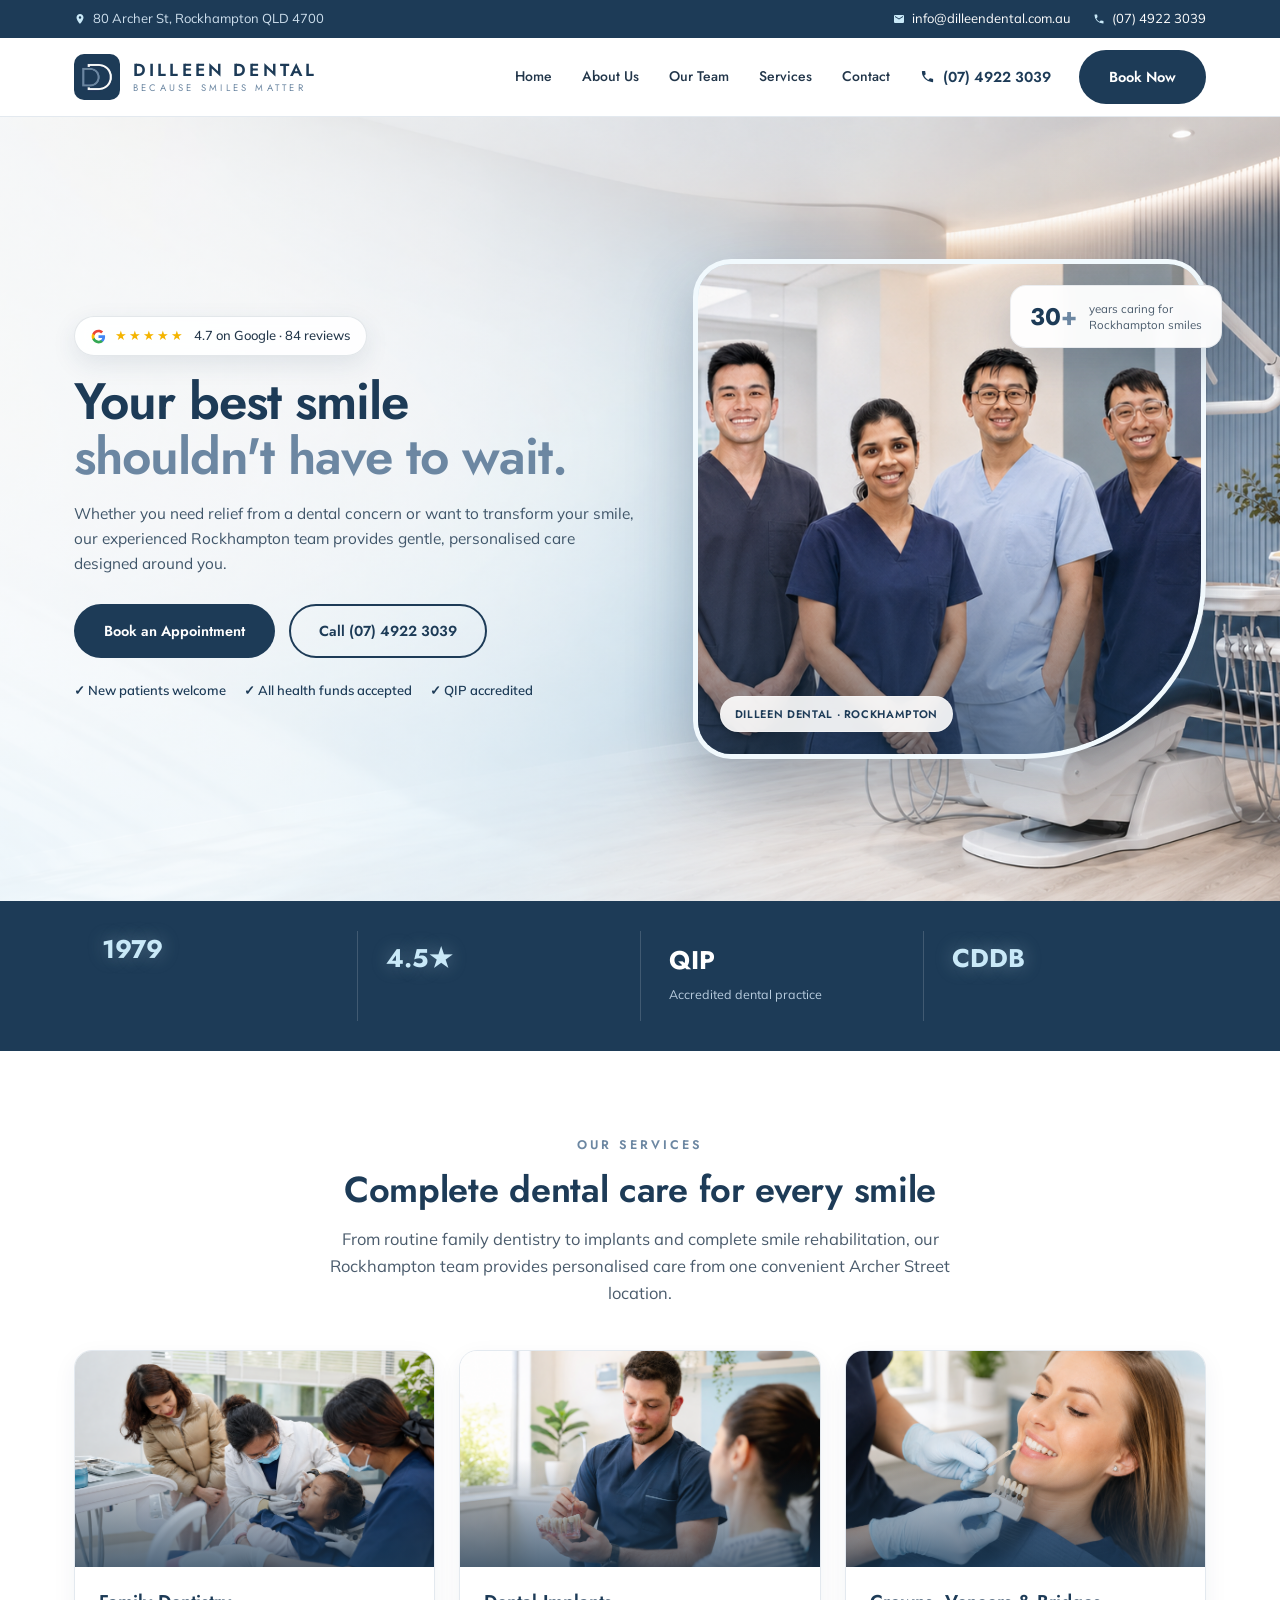
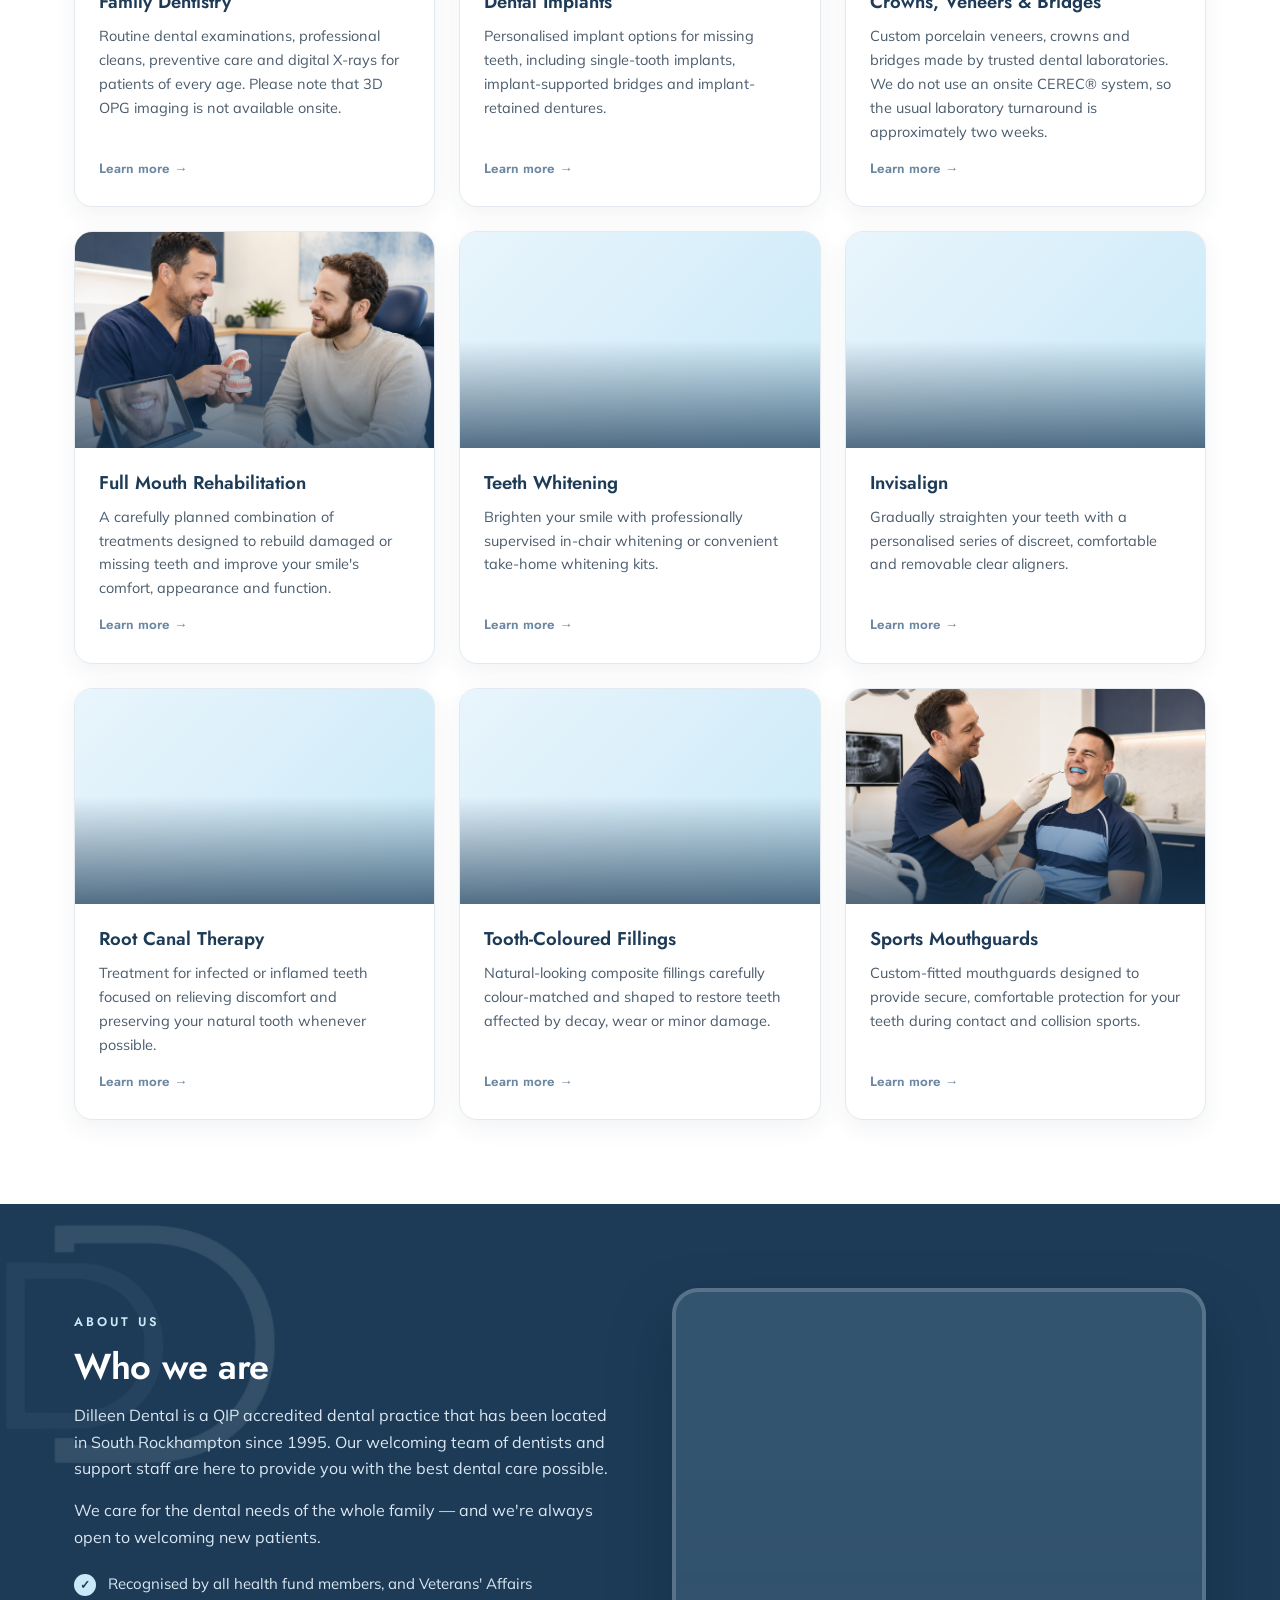
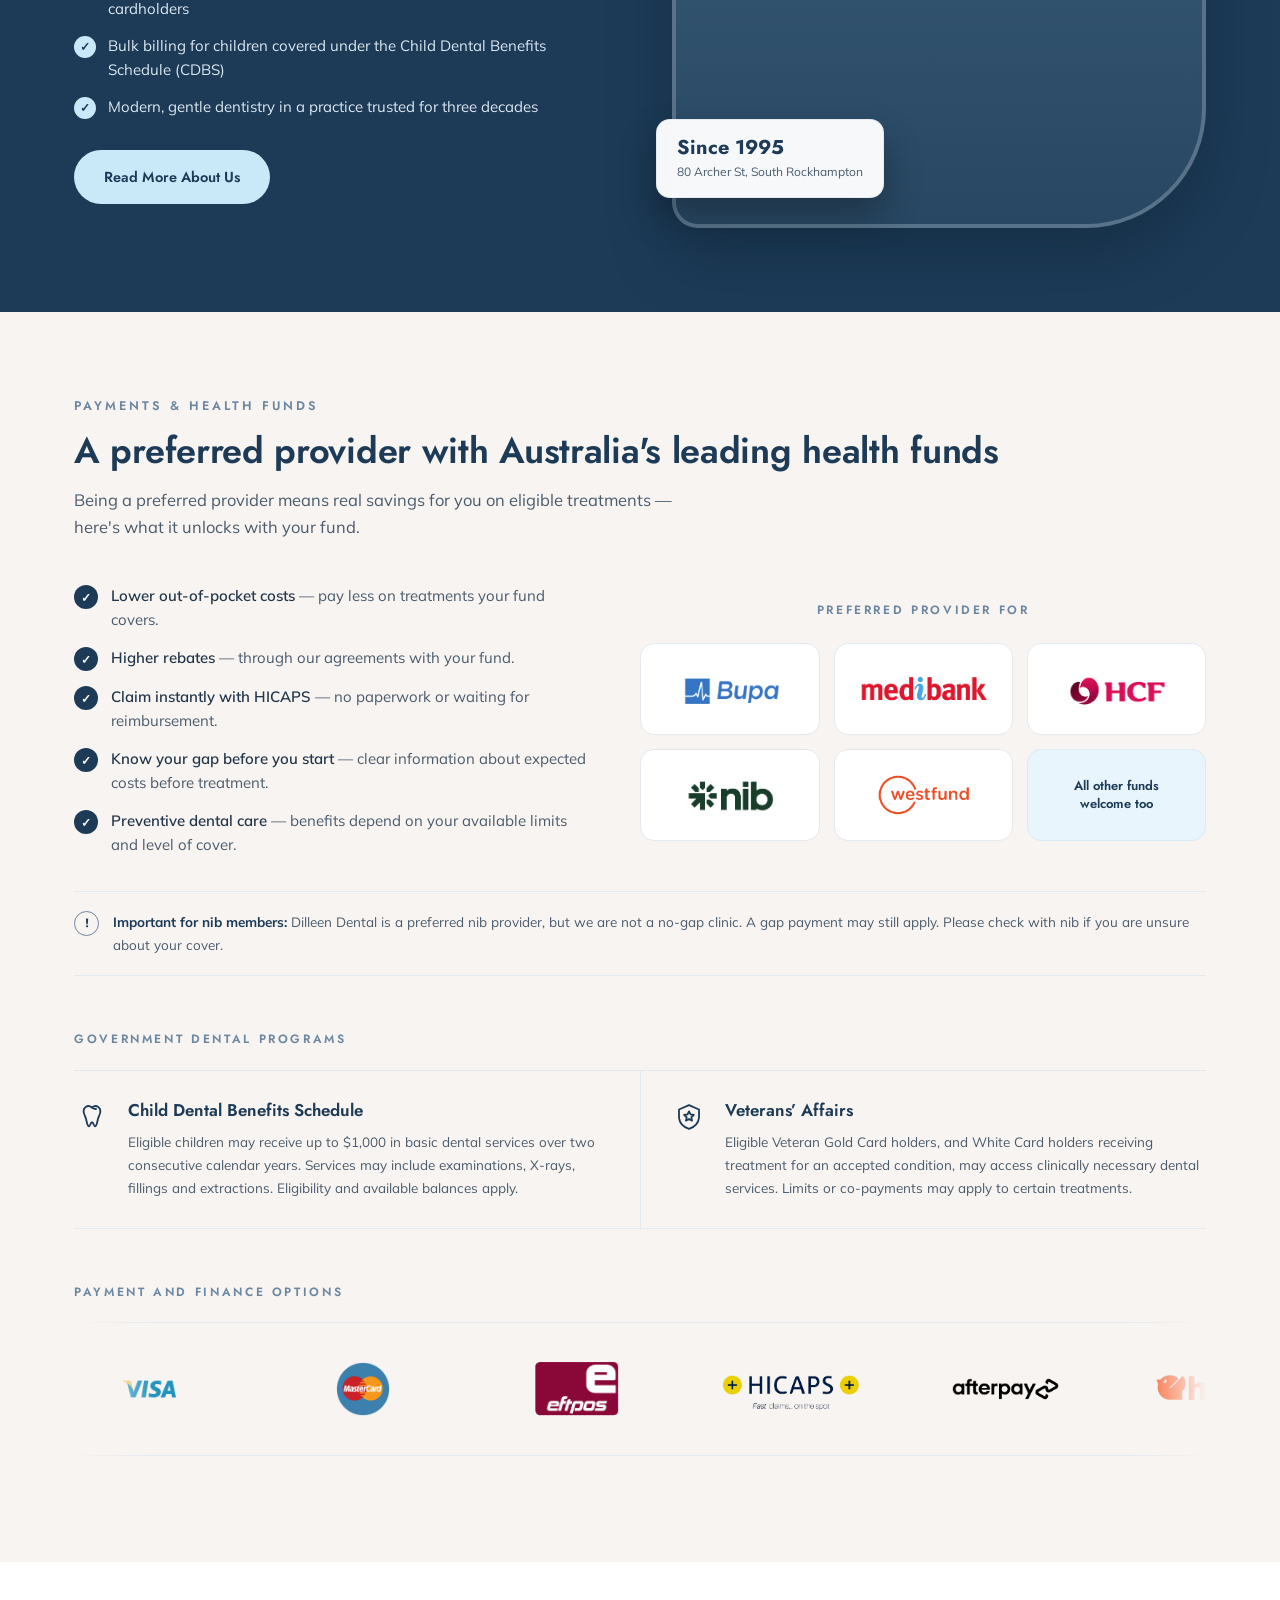
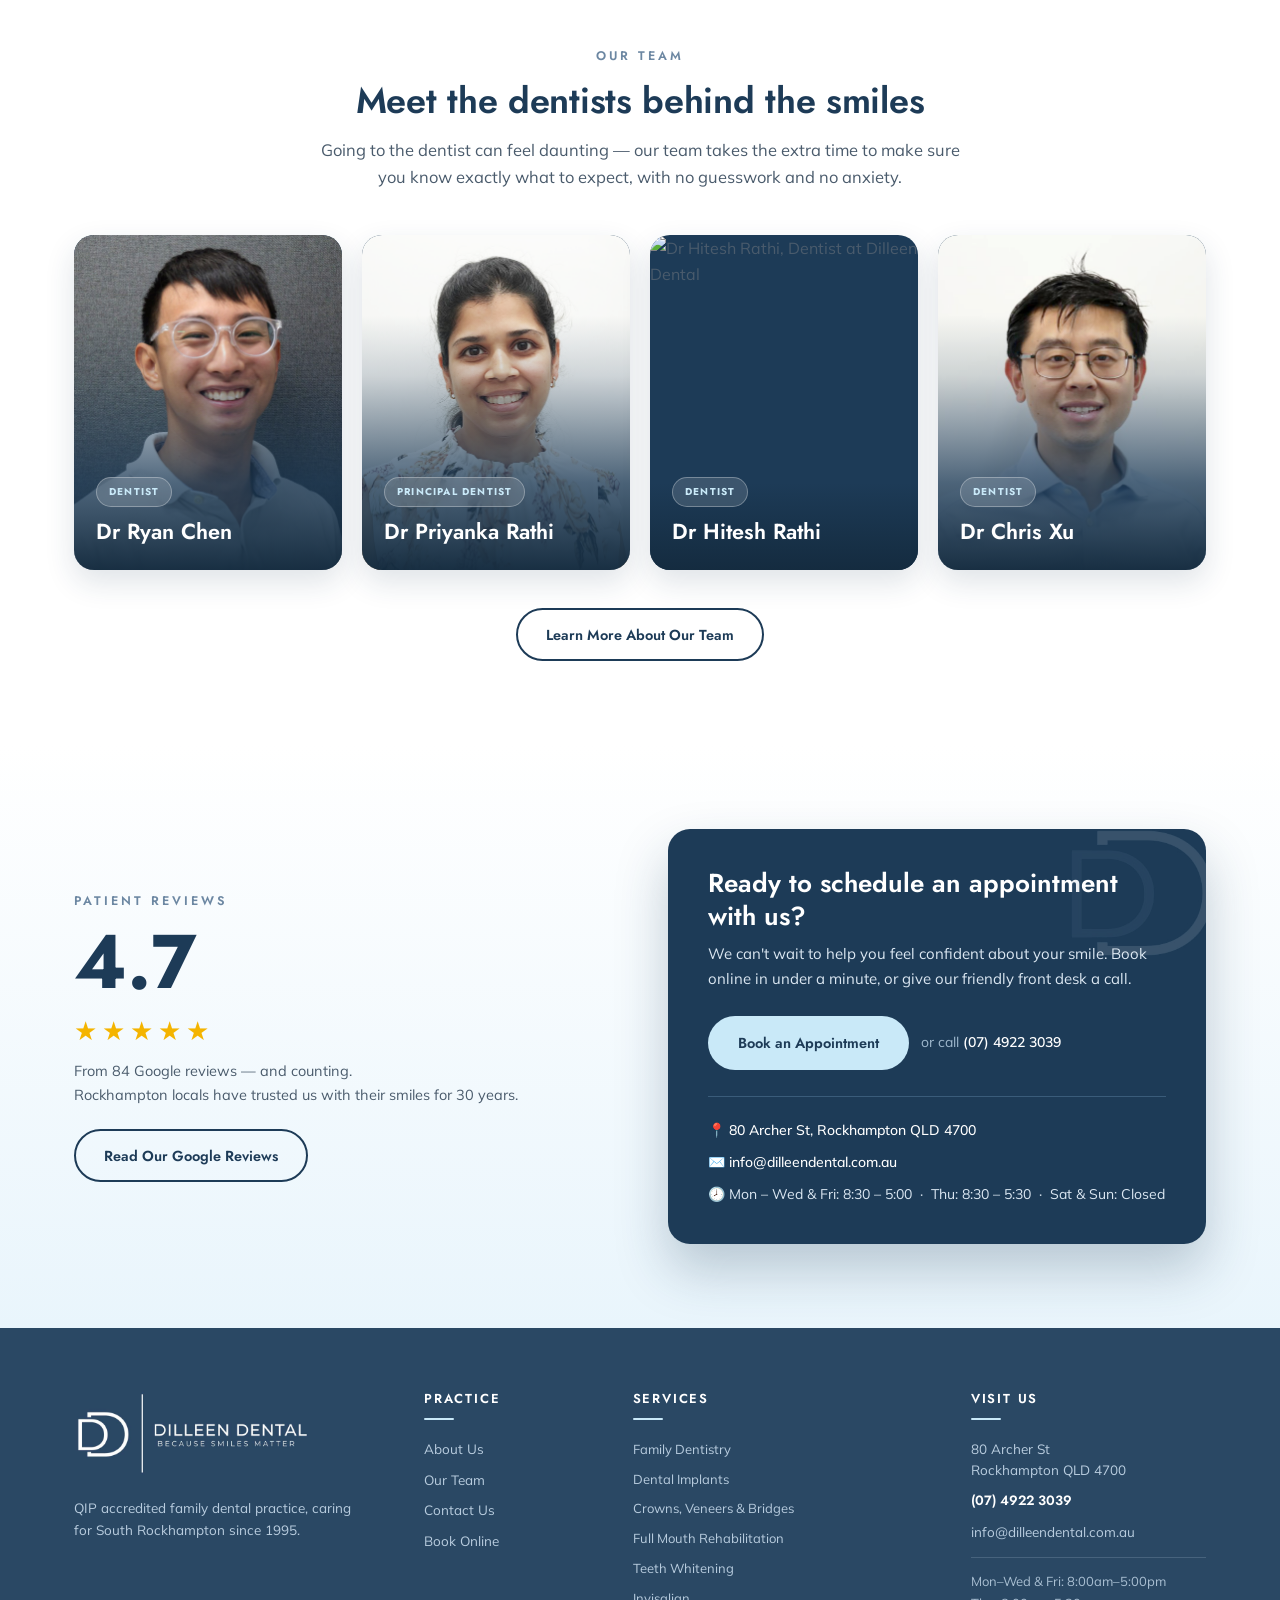
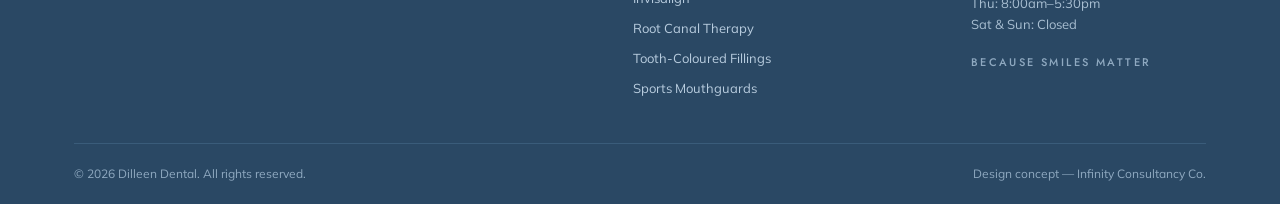
==== commit ad3896e8: "update the 4 dentist" ====
--- a/index.html
+++ b/index.html
@@ -886,12 +886,12 @@
         </div>
       </article>
 
-      <!-- DR HITESHI RATHI -->
+      <!-- DR HITESH RATHI -->
       <article class="tm rv">
         <img
           class="tm__image"
           src="images/dr-hiteshi-rathi.jpg"
-          alt="Dr Hiteshi Rathi, Dentist at Dilleen Dental"
+          alt="Dr Hitesh Rathi, Dentist at Dilleen Dental"
           loading="lazy"
         />
 
@@ -900,6 +900,23 @@
         <div class="tm__content">
           <span class="tm__role">Dentist</span>
           <h3>Dr Hitesh Rathi</h3>
+        </div>
+      </article>
+
+      <!-- DR CHRIS XU -->
+      <article class="tm rv">
+        <img
+          class="tm__image"
+          src="images/dr-chris-2.png"
+          alt="Dr Chris Xu, Dentist at Dilleen Dental"
+          loading="lazy"
+        />
+
+        <div class="tm__overlay"></div>
+
+        <div class="tm__content">
+          <span class="tm__role">Dentist</span>
+          <h3>Dr Chris Xu</h3>
         </div>
       </article>
     </div>
--- a/css/team.css
+++ b/css/team.css
@@ -4,11 +4,9 @@
 
 .team-grid {
   display: grid;
-  grid-template-columns: repeat(3, minmax(0, 1fr));
-  gap: 22px;
+  grid-template-columns: repeat(4, minmax(0, 1fr));
+  gap: 20px;
 }
-
-/* Full-image dentist card */
 
 .tm {
   position: relative;
@@ -29,7 +27,7 @@
   transform: translateY(-8px);
 }
 
-/* Image covering the entire card */
+/* Full-card image */
 
 .tm__image {
   position: absolute;
@@ -64,7 +62,11 @@
   object-position: center 18%;
 }
 
-/* Dark gradient behind the name */
+.tm:nth-child(4) .tm__image {
+  object-position: center 18%;
+}
+
+/* Image gradient */
 
 .tm__overlay {
   position: absolute;
@@ -90,7 +92,7 @@
   );
 }
 
-/* Text inside the background image */
+/* Name and role inside the image */
 
 .tm__content {
   position: absolute;
@@ -98,7 +100,7 @@
   right: 0;
   bottom: 0;
   left: 0;
-  padding: 30px 26px;
+  padding: 28px 22px;
   color: #fff;
   transform: translateY(4px);
   transition: transform 0.4s ease;
@@ -128,7 +130,7 @@
   margin: 0;
   color: #fff;
   font-family: var(--head);
-  font-size: clamp(21px, 2vw, 27px);
+  font-size: clamp(19px, 1.7vw, 25px);
   font-weight: 600;
   line-height: 1.25;
 }
@@ -138,7 +140,7 @@
   text-align: center;
 }
 
-/* Tablet */
+/* Tablet: two cards on top and two below */
 
 @media (max-width: 920px) {
   .team-grid {
@@ -146,19 +148,14 @@
   }
 
   .tm {
+    width: 100%;
     aspect-ratio: 4 / 5;
-  }
-
-  /* Centre the third dentist */
-
-  .tm:last-child {
-    width: calc(50% - 11px);
-    grid-column: 1 / -1;
-    justify-self: center;
+    grid-column: auto;
+    justify-self: stretch;
   }
 }
 
-/* Mobile */
+/* Mobile: one card per row */
 
 @media (max-width: 620px) {
   .team-grid {
@@ -166,8 +163,7 @@
     gap: 18px;
   }
 
-  .tm,
-  .tm:last-child {
+  .tm {
     width: 100%;
     max-width: 440px;
     aspect-ratio: 4 / 5;
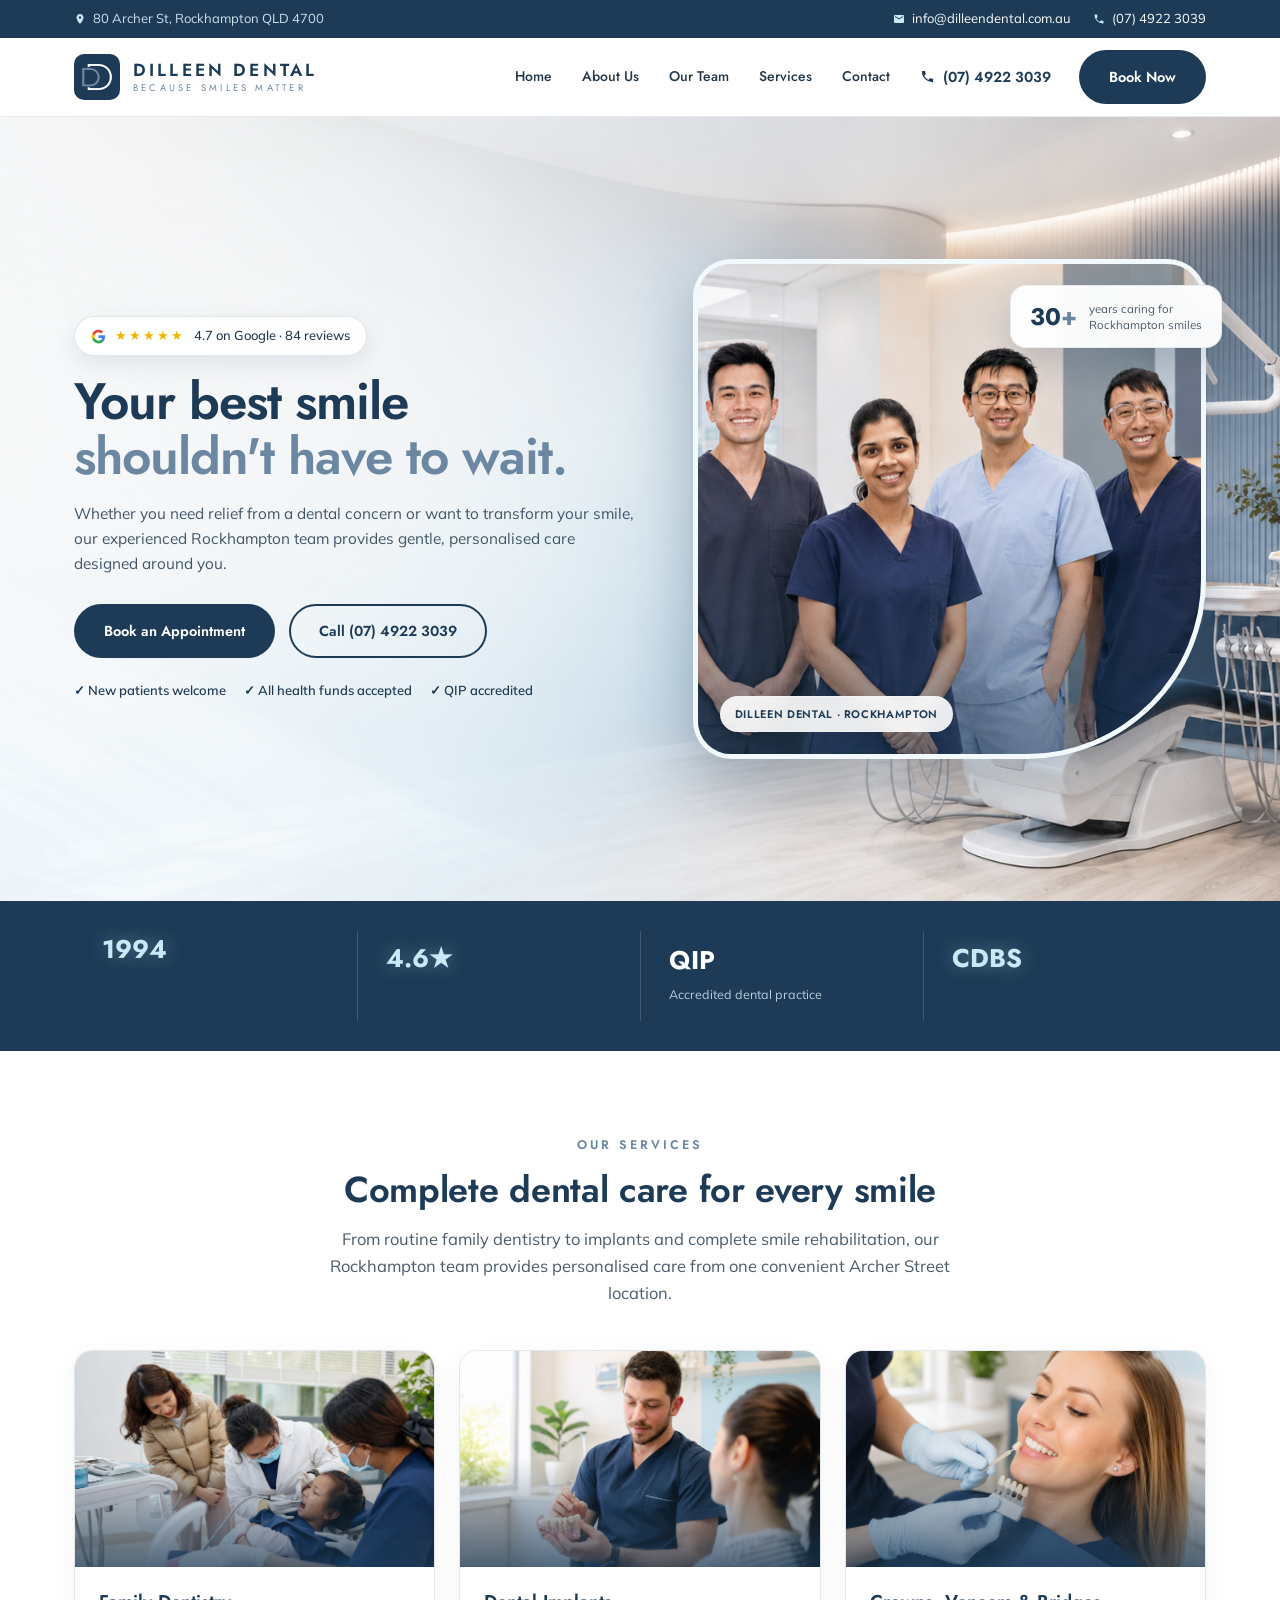
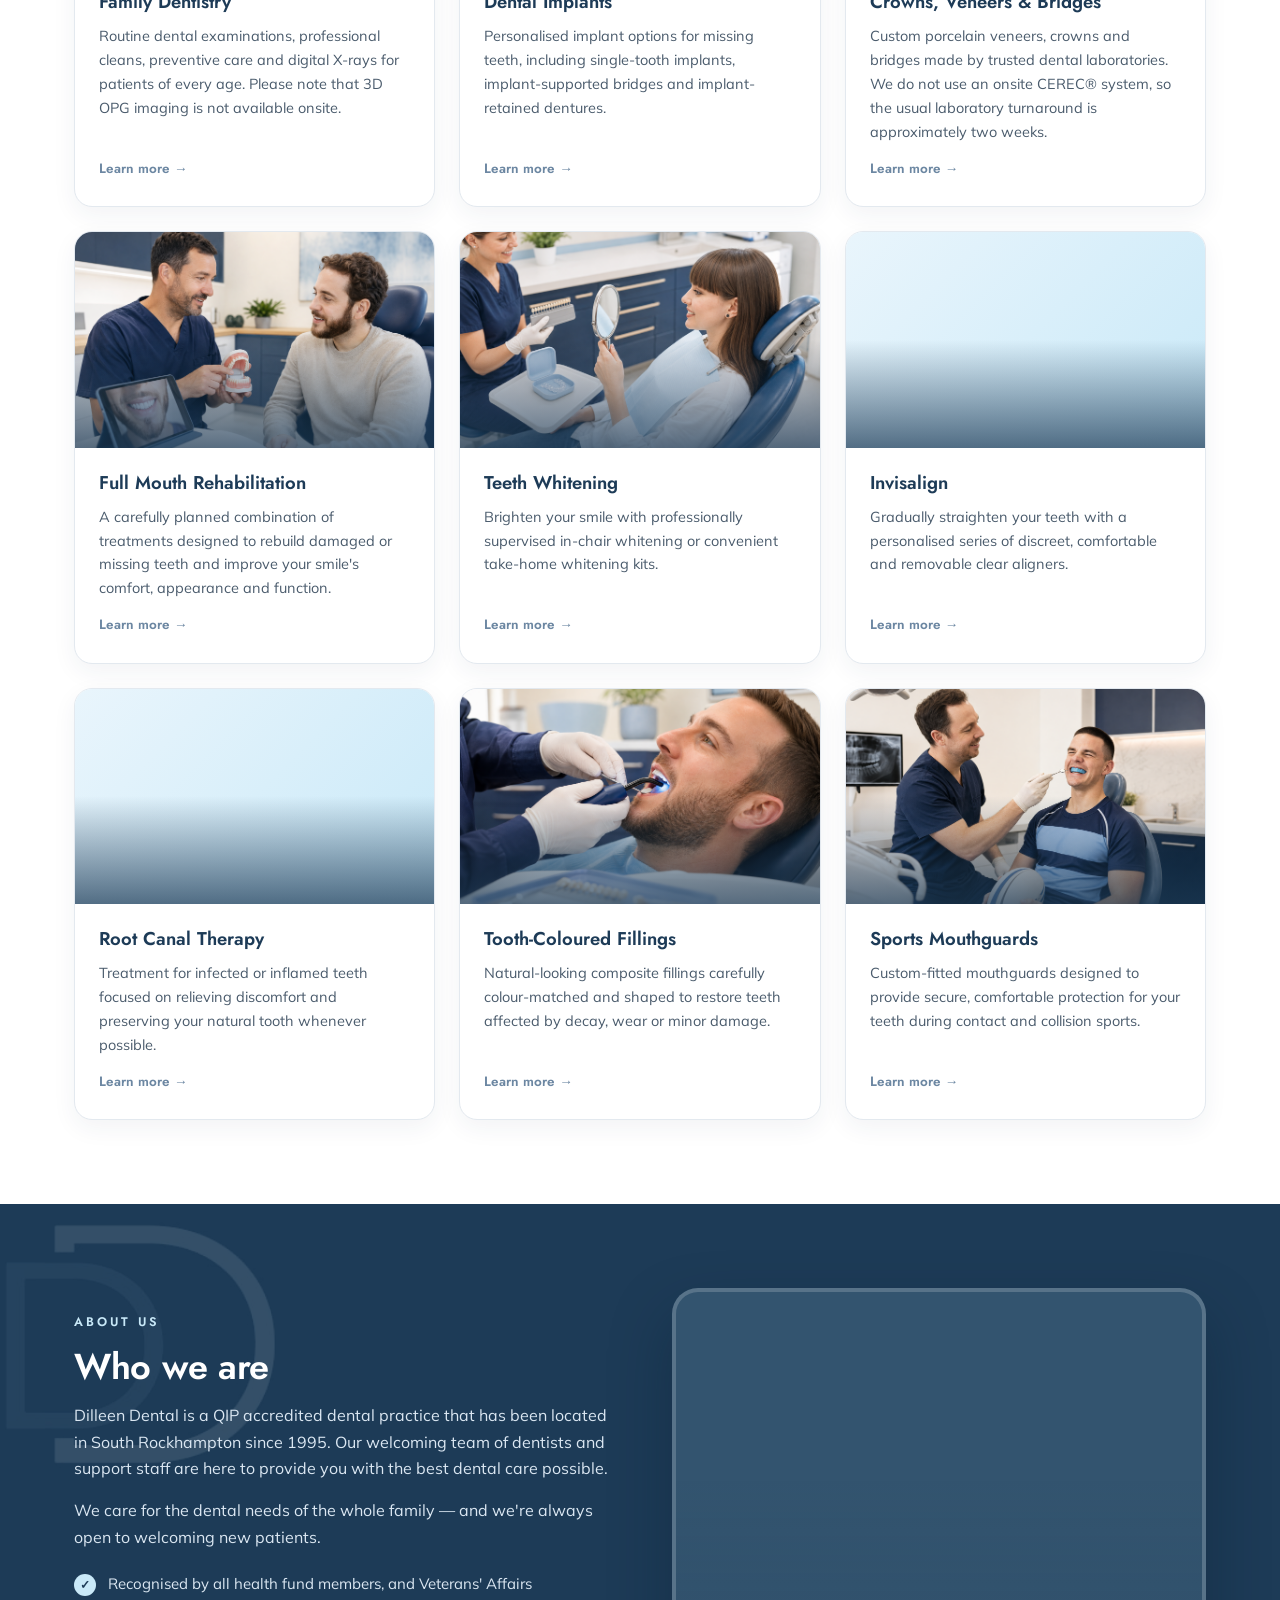
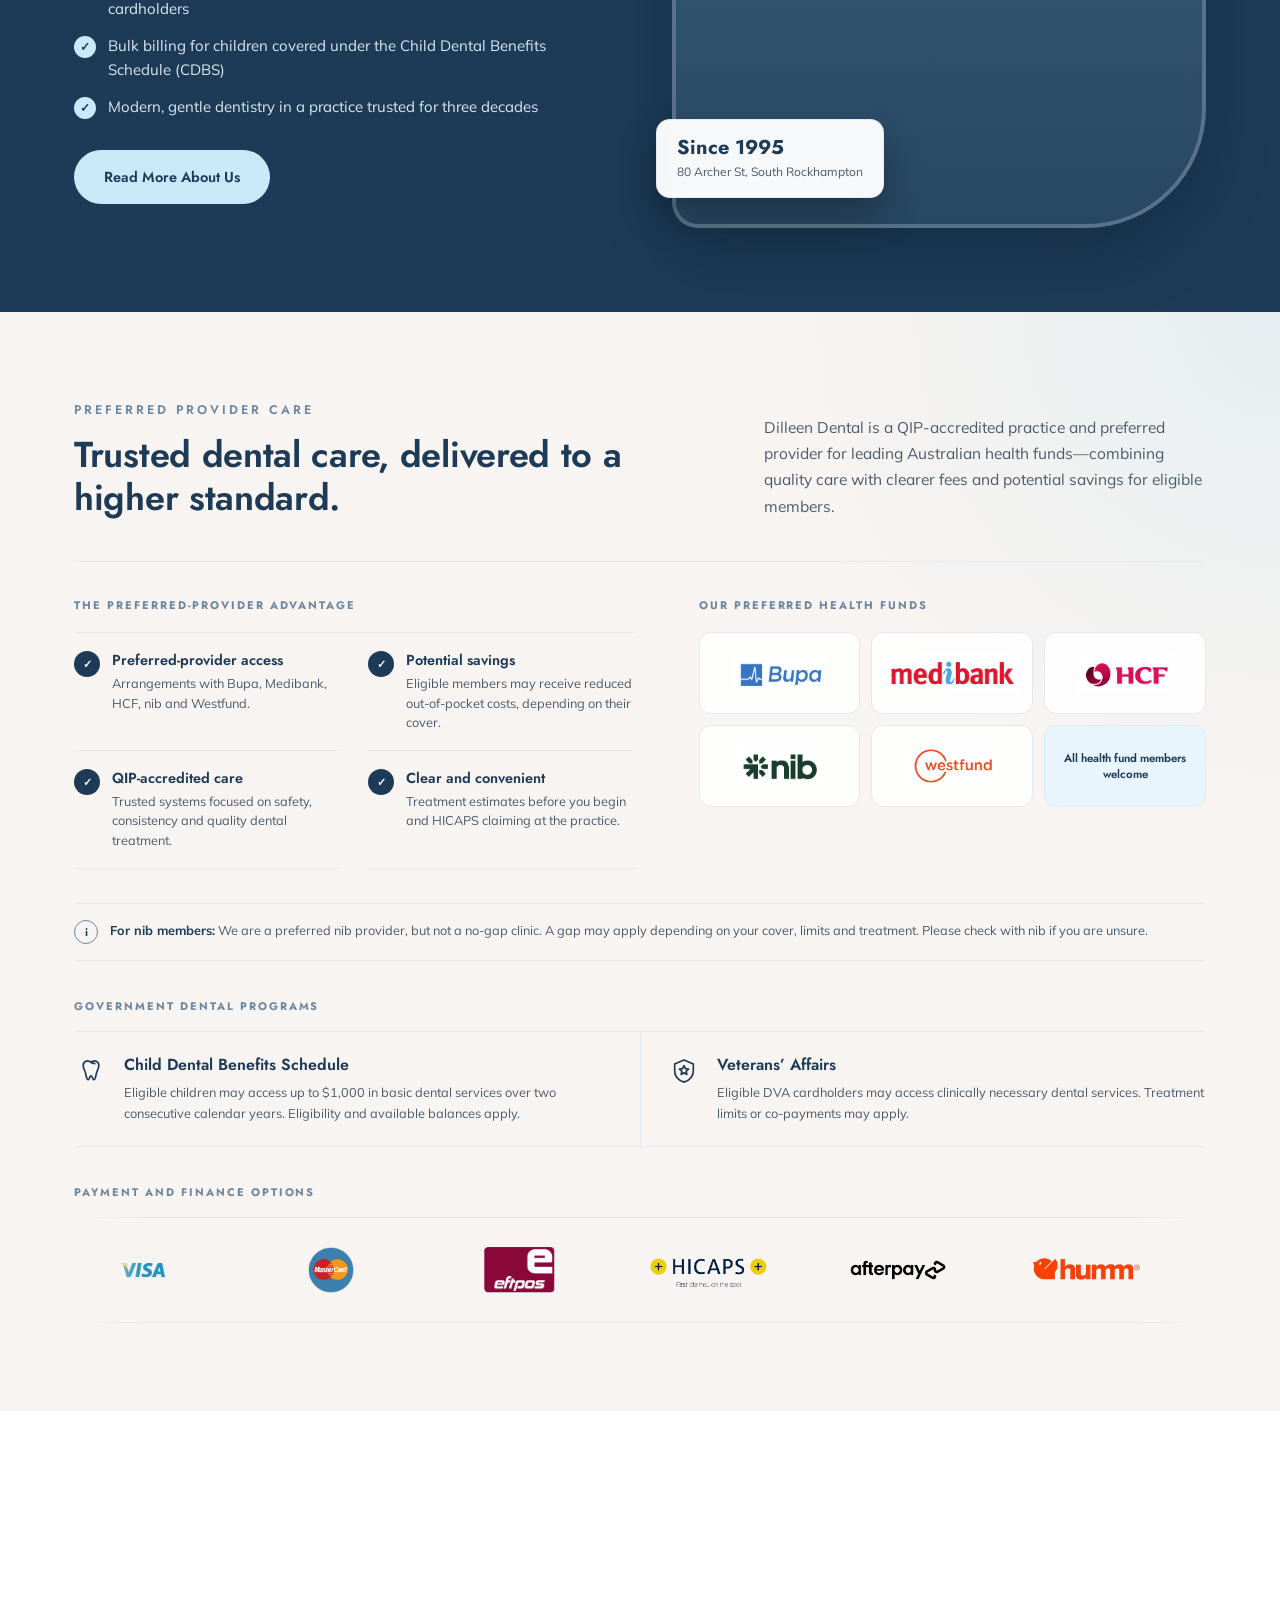
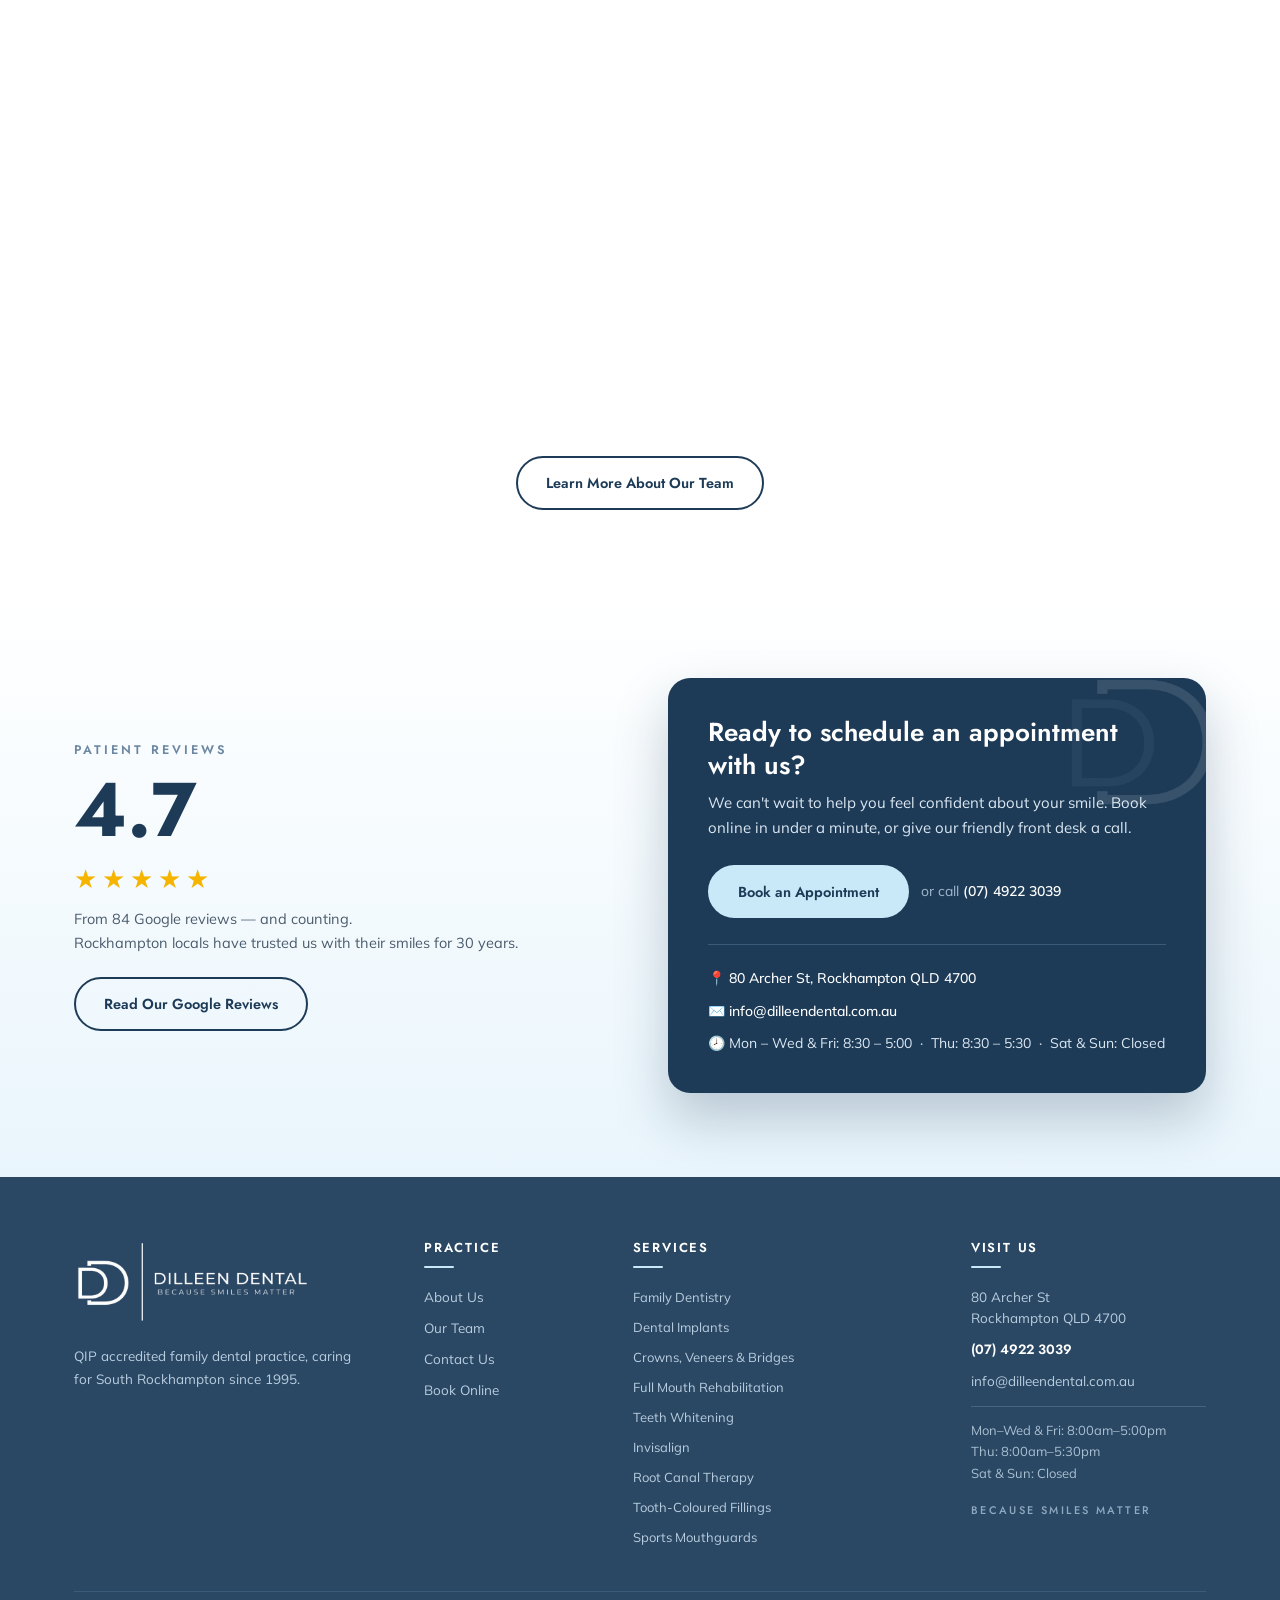
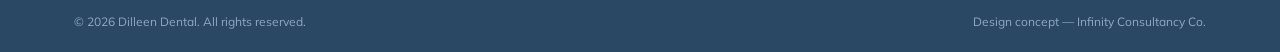
==== commit 164b063c: "add team page" ====
--- a/index.html
+++ b/index.html
@@ -78,7 +78,7 @@
           >
         </a>
         <nav class="main" id="mainnav">
-          <a href="#top">Home</a>
+          <a href="index.html#top">Home</a>
           <a href="#about">About Us</a>
           <a href="#team">Our Team</a>
           <a href="#services">Services</a>
@@ -546,7 +546,7 @@
 
               <img
                 class="about-photo"
-                src="images/about-us-2.png"
+                src="images/about-us-1.png"
                 alt="Friendly dental care at Dilleen Dental"
                 loading="lazy"
                 decoding="async"
@@ -554,7 +554,7 @@
 
               <img
                 class="about-photo"
-                src="images/about-us-3.png"
+                src="images/about-us-1.png"
                 alt="Dilleen Dental clinic and team"
                 loading="lazy"
                 decoding="async"
@@ -569,271 +569,295 @@
         </div>
       </section>
 
-      <!-- PAYMENTS AND HEALTH FUNDS -->
-      <section class="funds" id="funds">
-        <div class="wrap">
-          <!-- SECTION HEADING -->
-          <div class="sechead rv">
-            <div class="kicker">Payments &amp; Health Funds</div>
-
-            <h2 class="sec">
-              A preferred provider with Australia's leading health funds
-            </h2>
-
-            <p class="secsub">
-              Being a preferred provider means real savings for you on eligible
-              treatments — here's what it unlocks with your fund.
+ <section class="funds section" id="funds">
+  <div class="wrap">
+    <!-- SECTION INTRODUCTION -->
+    <div class="funds-heading rv">
+      <div>
+        <div class="kicker">Preferred Provider Care</div>
+
+        <h2 class="sec">
+          Trusted dental care, delivered to a higher standard.
+        </h2>
+      </div>
+
+      <p class="secsub">
+        Dilleen Dental is a QIP-accredited practice and preferred provider for
+        leading Australian health funds—combining quality care with clearer
+        fees and potential savings for eligible members.
+      </p>
+    </div>
+
+    <!-- PREFERRED PROVIDER CONTENT -->
+    <div class="provider-showcase">
+      <!-- COMPACT BENEFITS -->
+      <div class="provider-benefits rv">
+        <div class="provider-label">The preferred-provider advantage</div>
+
+        <div class="benefit-grid">
+          <article class="benefit-item">
+            <span class="benefit-check">✓</span>
+
+            <div>
+              <h3>Preferred-provider access</h3>
+              <p>
+                Arrangements with Bupa, Medibank, HCF, nib and Westfund.
+              </p>
+            </div>
+          </article>
+
+          <article class="benefit-item">
+            <span class="benefit-check">✓</span>
+
+            <div>
+              <h3>Potential savings</h3>
+              <p>
+                Eligible members may receive reduced out-of-pocket costs,
+                depending on their cover.
+              </p>
+            </div>
+          </article>
+
+          <article class="benefit-item">
+            <span class="benefit-check">✓</span>
+
+            <div>
+              <h3>QIP-accredited care</h3>
+              <p>
+                Trusted systems focused on safety, consistency and quality
+                dental treatment.
+              </p>
+            </div>
+          </article>
+
+          <article class="benefit-item">
+            <span class="benefit-check">✓</span>
+
+            <div>
+              <h3>Clear and convenient</h3>
+              <p>
+                Treatment estimates before you begin and HICAPS claiming at the
+                practice.
+              </p>
+            </div>
+          </article>
+        </div>
+      </div>
+
+      <!-- HEALTH FUND LOGOS -->
+      <div class="provider-panel rv">
+        <div class="provider-label">Our preferred health funds</div>
+
+        <div class="logo-grid">
+          <div class="logo-tile">
+            <img
+              src="images/provider/bupa.png"
+              alt="Bupa preferred provider"
+              loading="lazy"
+            />
+          </div>
+
+          <div class="logo-tile">
+            <img
+              src="images/provider/medibank.png"
+              alt="Medibank preferred provider"
+              loading="lazy"
+            />
+          </div>
+
+          <div class="logo-tile">
+            <img
+              src="images/provider/hcf.png"
+              alt="HCF preferred provider"
+              loading="lazy"
+            />
+          </div>
+
+          <div class="logo-tile">
+            <img
+              src="images/provider/nib.png"
+              alt="nib preferred provider"
+              loading="lazy"
+            />
+          </div>
+
+          <div class="logo-tile">
+            <img
+              src="images/provider/westfund.png"
+              alt="Westfund preferred provider"
+              loading="lazy"
+            />
+          </div>
+
+          <div class="logo-tile logo-tile-all-funds">
+            All health fund members welcome
+          </div>
+        </div>
+      </div>
+    </div>
+
+    <!-- NIB NOTICE -->
+    <div class="nib-note rv">
+      <span class="note-mark" aria-hidden="true">i</span>
+
+      <p>
+        <b>For nib members:</b> We are a preferred nib provider, but not a
+        no-gap clinic. A gap may apply depending on your cover, limits and
+        treatment. Please check with nib if you are unsure.
+      </p>
+    </div>
+
+    <!-- GOVERNMENT PROGRAMS -->
+    <div class="payment-details rv">
+      <div class="provider-label">Government dental programs</div>
+
+      <div class="program-list">
+        <!-- CDBS -->
+        <article class="program-item">
+          <span class="program-icon" aria-hidden="true">
+            <svg viewBox="0 0 24 24">
+              <path
+                d="M12 4.5c-1.4-1.2-3.3-1.6-4.8-.7C5.5 4.8 5 7 5.6 9.1c.5 1.8 1.4 3.2 1.8 5.1.6 2.7.9 5.3 2.2 5.3 1.1 0 1-3.3 2.4-3.3s1.3 3.3 2.4 3.3c1.3 0 1.6-2.6 2.2-5.3.4-1.9 1.3-3.3 1.8-5.1.6-2.1.1-4.3-1.6-5.3-1.5-.9-3.4-.5-4.8.7Z"
+              />
+              <path d="M12 4.5c1 .8 2.1 1.1 3.2 1.1" />
+            </svg>
+          </span>
+
+          <div class="program-copy">
+            <h3>Child Dental Benefits Schedule</h3>
+            <p>
+              Eligible children may access up to $1,000 in basic dental
+              services over two consecutive calendar years. Eligibility and
+              available balances apply.
             </p>
           </div>
-
-          <!-- PREFERRED PROVIDERS -->
-          <div class="pp-wrap">
-            <ul class="pp-benefits rv">
-              <li>
-                <span class="tick">✓</span>
-
-                <span>
-                  <b>Lower out-of-pocket costs</b> — pay less on treatments your
-                  fund covers.
-                </span>
-              </li>
-
-              <li>
-                <span class="tick">✓</span>
-
-                <span>
-                  <b>Higher rebates</b> — through our agreements with your fund.
-                </span>
-              </li>
-
-              <li>
-                <span class="tick">✓</span>
-
-                <span>
-                  <b>Claim instantly with HICAPS</b> — no paperwork or waiting
-                  for reimbursement.
-                </span>
-              </li>
-
-              <li>
-                <span class="tick">✓</span>
-
-                <span>
-                  <b>Know your gap before you start</b> — clear information
-                  about expected costs before treatment.
-                </span>
-              </li>
-
-              <li>
-                <span class="tick">✓</span>
-
-                <span>
-                  <b>Preventive dental care</b> — benefits depend on your
-                  available limits and level of cover.
-                </span>
-              </li>
-            </ul>
-
-            <div class="rv">
-              <div class="provider-label">Preferred provider for</div>
-              <div class="logo-grid">
-                <span class="logo-tile"
-                  ><img
-                    src="[data-uri]"
-                    alt="Bupa"
-                /></span>
-                <span class="logo-tile"
-                  ><img
-                    src="[data-uri]"
-                    alt="Medibank"
-                /></span>
-                <span class="logo-tile"
-                  ><img
-                    src="[data-uri]"
-                    alt="HCF"
-                /></span>
-                <span class="logo-tile"
-                  ><img
-                    src="[data-uri]"
-                    alt="nib"
-                /></span>
-                <span class="logo-tile"
-                  ><img
-                    src="[data-uri]"
-                    alt="Westfund"
-                /></span>
-                <span class="logo-tile logo-tile-all-funds"
-                  >All other funds<br />welcome too</span
-                >
-              </div>
-            </div>
-          </div>
-
-          <!-- NIB NOTICE -->
-          <div class="nib-note rv">
-            <span class="note-mark">!</span>
-
+        </article>
+
+        <!-- DVA -->
+        <article class="program-item">
+          <span class="program-icon" aria-hidden="true">
+            <svg viewBox="0 0 24 24">
+              <path
+                d="M12 2.5 20 6v5.5c0 5-3.4 8.5-8 10-4.6-1.5-8-5-8-10V6l8-3.5Z"
+              />
+              <path
+                d="m12 7.5 1.2 2.4 2.7.4-2 1.9.5 2.7-2.4-1.3-2.4 1.3.5-2.7-2-1.9 2.7-.4L12 7.5Z"
+              />
+            </svg>
+          </span>
+
+          <div class="program-copy">
+            <h3>Veterans’ Affairs</h3>
             <p>
-              <b>Important for nib members:</b> Dilleen Dental is a preferred
-              nib provider, but we are not a no-gap clinic. A gap payment may
-              still apply. Please check with nib if you are unsure about your
-              cover.
+              Eligible DVA cardholders may access clinically necessary dental
+              services. Treatment limits or co-payments may apply.
             </p>
           </div>
-
-          <!-- GOVERNMENT PROGRAMS -->
-          <div class="payment-details rv">
-            <div class="provider-label">Government dental programs</div>
-
-            <div class="program-list">
-              <!-- CDBS -->
-              <article class="program-item">
-                <span class="program-icon" aria-hidden="true">
-                  <svg viewBox="0 0 24 24">
-                    <path
-                      d="M12 4.5c-1.4-1.2-3.3-1.6-4.8-.7C5.5 4.8 5 7 5.6 9.1c.5 1.8 1.4 3.2 1.8 5.1.6 2.7.9 5.3 2.2 5.3 1.1 0 1-3.3 2.4-3.3s1.3 3.3 2.4 3.3c1.3 0 1.6-2.6 2.2-5.3.4-1.9 1.3-3.3 1.8-5.1.6-2.1.1-4.3-1.6-5.3-1.5-.9-3.4-.5-4.8.7Z"
-                    ></path>
-                    <path d="M12 4.5c1 .8 2.1 1.1 3.2 1.1"></path>
-                  </svg>
-                </span>
-
-                <div class="program-copy">
-                  <h3>Child Dental Benefits Schedule</h3>
-
-                  <p>
-                    Eligible children may receive up to $1,000 in basic dental
-                    services over two consecutive calendar years. Services may
-                    include examinations, X-rays, fillings and extractions.
-                    Eligibility and available balances apply.
-                  </p>
-                </div>
-              </article>
-
-              <!-- DVA -->
-              <article class="program-item">
-                <span class="program-icon" aria-hidden="true">
-                  <svg viewBox="0 0 24 24">
-                    <path
-                      d="M12 2.5 20 6v5.5c0 5-3.4 8.5-8 10-4.6-1.5-8-5-8-10V6l8-3.5Z"
-                    ></path>
-                    <path
-                      d="m12 7.5 1.2 2.4 2.7.4-2 1.9.5 2.7-2.4-1.3-2.4 1.3.5-2.7-2-1.9 2.7-.4L12 7.5Z"
-                    ></path>
-                  </svg>
-                </span>
-
-                <div class="program-copy">
-                  <h3>Veterans’ Affairs</h3>
-
-                  <p>
-                    Eligible Veteran Gold Card holders, and White Card holders
-                    receiving treatment for an accepted condition, may access
-                    clinically necessary dental services. Limits or co-payments
-                    may apply to certain treatments.
-                  </p>
-                </div>
-              </article>
-            </div>
-          </div>
-
-         <!-- PAYMENT AND FINANCE OPTIONS -->
-          <div class="payment-details payment-options rv">
-            <div class="provider-label">Payment and finance options</div>
-
-            <div class="payment-logo-grid">
-              <div class="payment-logo-track">
-                <!-- FIRST LOGO GROUP -->
-                <div class="payment-logo-group">
-                  <div class="payment-logo">
-                    <img src="images/payments/visa.png" alt="Visa accepted" />
-                  </div>
-
-                  <div class="payment-logo">
-                    <img
-                      src="images/payments/mastercard.png"
-                      alt="Mastercard accepted"
-                    />
-                  </div>
-
-                  <div class="payment-logo">
-                    <img
-                      src="images/payments/eftpos.png"
-                      alt="EFTPOS and debit cards accepted"
-                    />
-                  </div>
-
-                  <div class="payment-logo">
-                    <img
-                      src="images/payments/hicaps.png"
-                      alt="HICAPS on-the-spot claiming"
-                    />
-                  </div>
-
-                  <div class="payment-logo">
-                    <img src="images/payments/afterpay.png" alt="Afterpay available" />
-                  </div>
-
-                  <div class="payment-logo">
-                    <img
-                      src="images/payments/humm.png"
-                      alt="Humm payment plans available"
-                    />
-                  </div>
-
-                  <div class="payment-logo payment-logo--wide">
-                    <img
-                      src="images/payments/fund-my-dental.png"
-                      alt="Fund My Dental financing available"
-                    />
-                  </div>
-
-                  <div class="payment-logo payment-logo--wide">
-                    <img
-                      src="images/payments/super-for-health.png"
-                      alt="Super for Health assistance available"
-                    />
-                  </div>
-                </div>
-
-                <!-- DUPLICATED GROUP FOR SEAMLESS LOOP -->
-                <div class="payment-logo-group" aria-hidden="true">
-                  <div class="payment-logo">
-                    <img src="images/payments/visa.png" alt="" />
-                  </div>
-
-                  <div class="payment-logo">
-                    <img src="images/payments/mastercard.png" alt="" />
-                  </div>
-
-                  <div class="payment-logo">
-                    <img src="images/payments/eftpos.png" alt="" />
-                  </div>
-
-                  <div class="payment-logo">
-                    <img src="images/payments/hicaps.png" alt="" />
-                  </div>
-
-                  <div class="payment-logo">
-                    <img src="images/payments/afterpay.png" alt="" />
-                  </div>
-
-                  <div class="payment-logo">
-                    <img src="images/payments/humm.png" alt="" />
-                  </div>
-
-                  <div class="payment-logo payment-logo--wide">
-                    <img src="images/payments/fund-my-dental.png" alt="" />
-                  </div>
-
-                  <div class="payment-logo payment-logo--wide">
-                    <img src="images/payments/super-for-health.png" alt="" />
-                  </div>
-                </div>
-              </div>
-            </div>
-          </div>
-        </div>
-      </section>
+        </article>
+      </div>
+    </div>
+
+    <!-- PAYMENT OPTIONS -->
+    <div class="payment-details payment-options rv">
+      <div class="provider-label">Payment and finance options</div>
+
+      <div class="payment-logo-grid">
+        <div class="payment-logo-track">
+          <!-- FIRST GROUP -->
+          <div class="payment-logo-group">
+            <div class="payment-logo">
+              <img src="images/payments/visa.png" alt="Visa accepted" />
+            </div>
+
+            <div class="payment-logo">
+              <img
+                src="images/payments/mastercard.png"
+                alt="Mastercard accepted"
+              />
+            </div>
+
+            <div class="payment-logo">
+              <img
+                src="images/payments/eftpos.png"
+                alt="EFTPOS and debit cards accepted"
+              />
+            </div>
+
+            <div class="payment-logo">
+              <img
+                src="images/payments/hicaps.png"
+                alt="HICAPS on-the-spot claiming"
+              />
+            </div>
+
+            <div class="payment-logo">
+              <img
+                src="images/payments/afterpay.png"
+                alt="Afterpay available"
+              />
+            </div>
+
+            <div class="payment-logo">
+              <img
+                src="images/payments/humm.png"
+                alt="Humm payment plans available"
+              />
+            </div>
+
+            <div class="payment-logo payment-logo--wide">
+              <img
+                src="images/payments/fund-my-dental.png"
+                alt="Fund My Dental financing available"
+              />
+            </div>
+
+            <div class="payment-logo payment-logo--wide">
+              <img
+                src="images/payments/super-for-health.png"
+                alt="Super for Health assistance available"
+              />
+            </div>
+          </div>
+
+          <!-- DUPLICATE FOR SEAMLESS LOOP -->
+          <div class="payment-logo-group" aria-hidden="true">
+            <div class="payment-logo">
+              <img src="images/payments/visa.png" alt="" />
+            </div>
+
+            <div class="payment-logo">
+              <img src="images/payments/mastercard.png" alt="" />
+            </div>
+
+            <div class="payment-logo">
+              <img src="images/payments/eftpos.png" alt="" />
+            </div>
+
+            <div class="payment-logo">
+              <img src="images/payments/hicaps.png" alt="" />
+            </div>
+
+            <div class="payment-logo">
+              <img src="images/payments/afterpay.png" alt="" />
+            </div>
+
+            <div class="payment-logo">
+              <img src="images/payments/humm.png" alt="" />
+            </div>
+
+            <div class="payment-logo payment-logo--wide">
+              <img src="images/payments/fund-my-dental.png" alt="" />
+            </div>
+
+            <div class="payment-logo payment-logo--wide">
+              <img src="images/payments/super-for-health.png" alt="" />
+            </div>
+          </div>
+        </div>
+      </div>
+    </div>
+  </div>
+</section>
 
      
    <!-- TEAM -->
@@ -922,7 +946,7 @@
     </div>
 
     <div class="team-actions">
-      <a class="btn ghost" href="about-us.html#our-team">
+      <a class="btn ghost" href="full-team.html">
         Learn More About Our Team
       </a>
     </div>
--- a/css/funds.css
+++ b/css/funds.css
@@ -3,70 +3,121 @@
 ======================================== */
 
 .funds {
-  background: var(--paper);
-}
-
-/* ========================================
-   PREFERRED PROVIDER AREA
-======================================== */
-
-.pp-wrap {
+  position: relative;
+  overflow: hidden;
+  background:
+    radial-gradient(
+      circle at 100% 0%,
+      rgba(207, 231, 242, 0.42),
+      transparent 30%
+    ),
+    var(--paper);
+}
+
+.funds.section {
+  padding-top: clamp(64px, 7vw, 88px);
+  padding-bottom: clamp(64px, 7vw, 88px);
+}
+
+/* ========================================
+   HEADING
+======================================== */
+
+.funds-heading {
   display: grid;
-  grid-template-columns: 1fr 1.1fr;
-  align-items: center;
-  gap: 52px;
-}
-
-.pp-benefits {
+  grid-template-columns: minmax(0, 1fr) minmax(320px, 0.72fr);
+  align-items: end;
+  gap: clamp(36px, 6vw, 76px);
+  margin-bottom: 42px;
+}
+
+.funds-heading h2 {
+  max-width: 650px;
+  margin-bottom: 0;
+}
+
+.funds-heading .secsub {
+  max-width: 520px;
+  margin: 0;
+  color: var(--body);
+  font-size: 15.5px;
+  line-height: 1.7;
+}
+
+/* ========================================
+   PROVIDER SHOWCASE
+======================================== */
+
+.provider-showcase {
   display: grid;
-  gap: 14px;
-  list-style: none;
-}
-
-.pp-benefits li {
+  grid-template-columns: minmax(0, 1.05fr) minmax(0, 0.95fr);
+  align-items: start;
+  gap: clamp(38px, 5vw, 64px);
+  padding: 34px 0;
+  border-top: 1px solid var(--line);
+  border-bottom: 1px solid var(--line);
+}
+
+.funds .provider-label {
+  margin-bottom: 18px;
+  color: var(--slate);
+  font-family: var(--head);
+  font-size: 11px;
+  font-weight: 700;
+  letter-spacing: 0.18em;
+  text-align: left;
+  text-transform: uppercase;
+}
+
+/* ========================================
+   COMPACT BENEFITS
+======================================== */
+
+.benefit-grid {
+  display: grid;
+  grid-template-columns: repeat(2, minmax(0, 1fr));
+  gap: 0 28px;
+  border-top: 1px solid var(--line);
+}
+
+.benefit-item {
   display: flex;
   align-items: flex-start;
-  gap: 13px;
-  font-size: 15px;
-  line-height: 1.6;
-}
-
-.pp-benefits .tick {
-  display: flex;
-  flex: 0 0 24px;
+  gap: 12px;
+  min-width: 0;
+  padding: 17px 0;
+  border-bottom: 1px solid var(--line);
+}
+
+.benefit-check {
+  display: flex;
+  flex: 0 0 26px;
   align-items: center;
   justify-content: center;
-  height: 24px;
+  width: 26px;
+  height: 26px;
   margin-top: 1px;
   border-radius: 50%;
   background: var(--navy);
   color: #fff;
-  font-size: 12px;
+  font-size: 11px;
   font-weight: 700;
 }
 
-.pp-benefits b {
-  color: var(--ink);
+.benefit-item h3 {
+  margin: 0 0 4px;
+  color: var(--navy);
+  font-family: var(--head);
+  font-size: 14.5px;
   font-weight: 600;
-}
-
-.coverage-note {
-  font-style: italic;
-}
-
-/* ========================================
-   PROVIDER LABELS
-======================================== */
-
-.provider-label {
-  margin-bottom: 14px;
-  color: var(--slate);
-  font-family: var(--head);
-  font-size: 12px;
-  font-weight: 600;
-  letter-spacing: 0.22em;
-  text-align: center;
-  text-transform: uppercase;
+  line-height: 1.35;
+}
+
+.benefit-item p {
+  margin: 0;
+  color: var(--body);
+  font-size: 12.75px;
+  line-height: 1.55;
 }
 
 /* ========================================
@@ -75,33 +126,37 @@
 
 .logo-grid {
   display: grid;
-  grid-template-columns: repeat(3, 1fr);
-  gap: 14px;
+  grid-template-columns: repeat(3, minmax(0, 1fr));
+  gap: 11px;
 }
 
 .logo-tile {
   display: flex;
   align-items: center;
   justify-content: center;
-  min-height: 92px;
-  padding: 16px 20px;
+  min-width: 0;
+  min-height: 82px;
+  padding: 13px;
   border: 1px solid var(--line);
-  border-radius: 14px;
-  background: #fff;
+  border-radius: 12px;
+  background: rgba(255, 255, 255, 0.88);
   transition:
-    transform 0.18s ease,
-    box-shadow 0.18s ease;
+    border-color 0.2s ease,
+    box-shadow 0.2s ease,
+    transform 0.2s ease;
 }
 
 .logo-tile:hover {
-  box-shadow: 0 14px 28px rgba(29, 59, 87, 0.1);
+  border-color: rgba(108, 135, 162, 0.4);
+  box-shadow: 0 12px 26px rgba(29, 59, 87, 0.1);
   transform: translateY(-3px);
 }
 
 .logo-tile img {
+  display: block;
   width: auto;
   max-width: 100%;
-  max-height: 44px;
+  max-height: 38px;
   object-fit: contain;
 }
 
@@ -110,46 +165,45 @@
   background: var(--sky-soft);
   color: var(--navy);
   font-family: var(--head);
-  font-size: 13px;
+  font-size: 11.5px;
   font-weight: 600;
   line-height: 1.4;
   text-align: center;
 }
 
 /* ========================================
-   NIB INFORMATION
+   NIB NOTICE
 ======================================== */
 
 .nib-note {
   display: flex;
   align-items: flex-start;
-  gap: 14px;
-  margin-top: 34px;
-  padding: 19px 0;
-  border-top: 1px solid var(--line);
+  gap: 12px;
+  margin: 0;
+  padding: 16px 0;
   border-bottom: 1px solid var(--line);
 }
 
 .nib-note .note-mark {
   display: flex;
-  flex: 0 0 25px;
+  flex: 0 0 24px;
   align-items: center;
   justify-content: center;
-  width: 25px;
-  height: 25px;
+  width: 24px;
+  height: 24px;
   border: 1px solid var(--slate);
   border-radius: 50%;
   color: var(--navy);
   font-family: var(--head);
-  font-size: 12px;
+  font-size: 11px;
   font-weight: 700;
 }
 
 .nib-note p {
   margin: 0;
   color: var(--body);
-  font-size: 13.5px;
-  line-height: 1.65;
+  font-size: 12.75px;
+  line-height: 1.6;
 }
 
 .nib-note b {
@@ -158,16 +212,15 @@
 }
 
 /* ========================================
-   SHARED LOWER SECTION
+   LOWER SECTIONS
 ======================================== */
 
 .payment-details {
-  margin-top: 54px;
-}
-
-.payment-details .provider-label {
-  margin-bottom: 20px;
-  text-align: left;
+  margin-top: 36px;
+}
+
+.payment-details > .provider-label {
+  margin-bottom: 16px;
 }
 
 /* ========================================
@@ -184,29 +237,29 @@
 .program-item {
   display: flex;
   align-items: flex-start;
-  gap: 18px;
-  padding: 28px 30px 28px 0;
+  gap: 16px;
+  padding: 22px 26px 22px 0;
 }
 
 .program-item + .program-item {
   padding-right: 0;
-  padding-left: 30px;
+  padding-left: 26px;
   border-left: 1px solid var(--line);
 }
 
 .program-icon {
   display: flex;
-  flex: 0 0 36px;
+  flex: 0 0 34px;
   align-items: center;
   justify-content: center;
-  width: 36px;
-  height: 36px;
+  width: 34px;
+  height: 34px;
   color: var(--navy);
 }
 
 .program-icon svg {
-  width: 30px;
-  height: 30px;
+  width: 28px;
+  height: 28px;
   fill: none;
   stroke: currentColor;
   stroke-width: 1.45;
@@ -215,63 +268,53 @@
 }
 
 .program-copy h3 {
-  margin: 0 0 9px;
+  margin: 0 0 6px;
   color: var(--navy);
   font-family: var(--head);
-  font-size: 17px;
+  font-size: 16px;
   font-weight: 600;
   line-height: 1.35;
 }
 
 .program-copy p {
+  max-width: 500px;
   margin: 0;
   color: var(--body);
-  font-size: 13.5px;
-  line-height: 1.7;
-}
-
-/* ========================================
-   INFINITE PAYMENT LOGO SCROLLER
+  font-size: 12.75px;
+  line-height: 1.65;
+}
+
+/* ========================================
+   PAYMENT LOGO SCROLLER
 ======================================== */
 
 .payment-options {
-  margin-bottom: 22px;
-  text-align: start;
   overflow: hidden;
-}
-
-
-.provider-label {
-  margin-bottom: 22px;
-  text-align: center;
-}
-
-/* Visible scrolling area */
+  margin-bottom: 0;
+}
 
 .payment-logo-grid {
   position: relative;
   width: 100%;
   overflow: hidden;
-  padding: 32px 0;
+  padding: 24px 0;
   border-top: 1px solid var(--line);
   border-bottom: 1px solid var(--line);
   mask-image: linear-gradient(
     to right,
     transparent,
-    #000 7%,
-    #000 93%,
+    #000 6%,
+    #000 94%,
     transparent
   );
   -webkit-mask-image: linear-gradient(
     to right,
     transparent,
-    #000 7%,
-    #000 93%,
+    #000 6%,
+    #000 94%,
     transparent
   );
 }
-
-/* Moving track */
 
 .payment-logo-track {
   display: flex;
@@ -281,33 +324,29 @@
   will-change: transform;
 }
 
-/* Two identical logo groups */
-
 .payment-logo-group {
   display: flex;
   flex: 0 0 auto;
   align-items: center;
-  gap: 64px;
-  padding-right: 64px;
+  gap: 54px;
+  padding-right: 54px;
   white-space: nowrap;
 }
 
-/* Individual logo */
-
 .payment-logo {
   display: flex;
-  flex: 0 0 150px;
+  flex: 0 0 135px;
   align-items: center;
   justify-content: center;
-  width: 150px;
-  min-height: 68px;
+  width: 135px;
+  min-height: 56px;
 }
 
 .payment-logo img {
   display: block;
   width: auto;
-  max-width: 145px;
-  max-height: 54px;
+  max-width: 130px;
+  max-height: 46px;
   object-fit: contain;
   transition:
     opacity 0.2s ease,
@@ -315,20 +354,18 @@
 }
 
 .payment-logo--wide {
-  flex-basis: 185px;
-  width: 185px;
+  flex-basis: 165px;
+  width: 165px;
 }
 
 .payment-logo--wide img {
-  max-width: 175px;
+  max-width: 155px;
 }
 
 .payment-logo:hover img {
   opacity: 0.82;
-  transform: scale(1.06);
-}
-
-/* Infinite right-to-left animation */
+  transform: scale(1.05);
+}
 
 @keyframes payment-logo-scroll {
   from {
@@ -341,69 +378,71 @@
 }
 
 /* ========================================
-   FINANCE DISCLAIMER
-======================================== */
-
-.finance-note {
-  max-width: 920px;
-  margin: 22px auto 0;
-  color: var(--body);
-  font-size: 12.5px;
-  font-style: italic;
-  line-height: 1.65;
-  text-align: center;
-}
-
-/* ========================================
    TABLET
 ======================================== */
 
 @media (max-width: 920px) {
-  .pp-wrap {
+  .funds-heading {
     grid-template-columns: 1fr;
+    gap: 16px;
+    margin-bottom: 36px;
+  }
+
+  .funds-heading .secsub {
+    max-width: 680px;
+  }
+
+  .provider-showcase {
+    grid-template-columns: 1fr;
+    gap: 34px;
+    padding: 30px 0;
+  }
+
+  .provider-panel {
+    max-width: 680px;
+    width: 100%;
+  }
+
+  .payment-logo-group {
+    gap: 44px;
+    padding-right: 44px;
+  }
+}
+
+/* ========================================
+   MOBILE
+======================================== */
+
+@media (max-width: 620px) {
+  .funds.section {
+    padding-top: 58px;
+    padding-bottom: 58px;
+  }
+
+  .funds-heading {
+    margin-bottom: 30px;
+  }
+
+  .benefit-grid {
+    grid-template-columns: 1fr;
   }
 
   .logo-grid {
-    grid-template-columns: repeat(2, 1fr);
-  }
-
-  .payment-logo-track {
-    animation-duration: 26s;
-  }
-
-  .payment-logo-group {
-    gap: 48px;
-    padding-right: 48px;
-  }
-
-  .payment-logo {
-    flex-basis: 135px;
-    width: 135px;
-  }
-
-  .payment-logo img {
-    max-width: 130px;
-    max-height: 50px;
-  }
-
-  .payment-logo--wide {
-    flex-basis: 165px;
-    width: 165px;
-  }
-
-  .payment-logo--wide img {
-    max-width: 155px;
-  }
-}
-
-/* ========================================
-   MOBILE
-======================================== */
-
-@media (max-width: 620px) {
-  .payment-details,
-  .payment-options {
-    margin-top: 42px;
+    grid-template-columns: repeat(2, minmax(0, 1fr));
+    gap: 9px;
+  }
+
+  .logo-tile {
+    min-height: 75px;
+    padding: 11px;
+  }
+
+  .logo-tile img {
+    max-height: 34px;
+  }
+
+  .payment-details {
+    margin-top: 30px;
   }
 
   .program-list {
@@ -411,50 +450,42 @@
   }
 
   .program-item {
-    padding: 23px 0;
+    padding: 20px 0;
   }
 
   .program-item + .program-item {
-    padding: 23px 0;
+    padding: 20px 0;
     border-top: 1px solid var(--line);
     border-left: 0;
   }
 
-  .nib-note {
-    margin-top: 28px;
-  }
-
   .payment-logo-grid {
-    padding: 25px 0;
-  }
-
-  .payment-logo-track {
-    animation-duration: 23s;
+    padding: 20px 0;
   }
 
   .payment-logo-group {
-    gap: 36px;
-    padding-right: 36px;
+    gap: 34px;
+    padding-right: 34px;
   }
 
   .payment-logo {
-    flex-basis: 115px;
-    width: 115px;
-    min-height: 56px;
+    flex-basis: 110px;
+    width: 110px;
+    min-height: 50px;
   }
 
   .payment-logo img {
-    max-width: 110px;
-    max-height: 43px;
+    max-width: 105px;
+    max-height: 40px;
   }
 
   .payment-logo--wide {
-    flex-basis: 145px;
-    width: 145px;
+    flex-basis: 140px;
+    width: 140px;
   }
 
   .payment-logo--wide img {
-    max-width: 135px;
+    max-width: 130px;
   }
 }
 
@@ -466,4 +497,4 @@
   .payment-logo-track {
     animation-play-state: paused;
   }
-}
+}
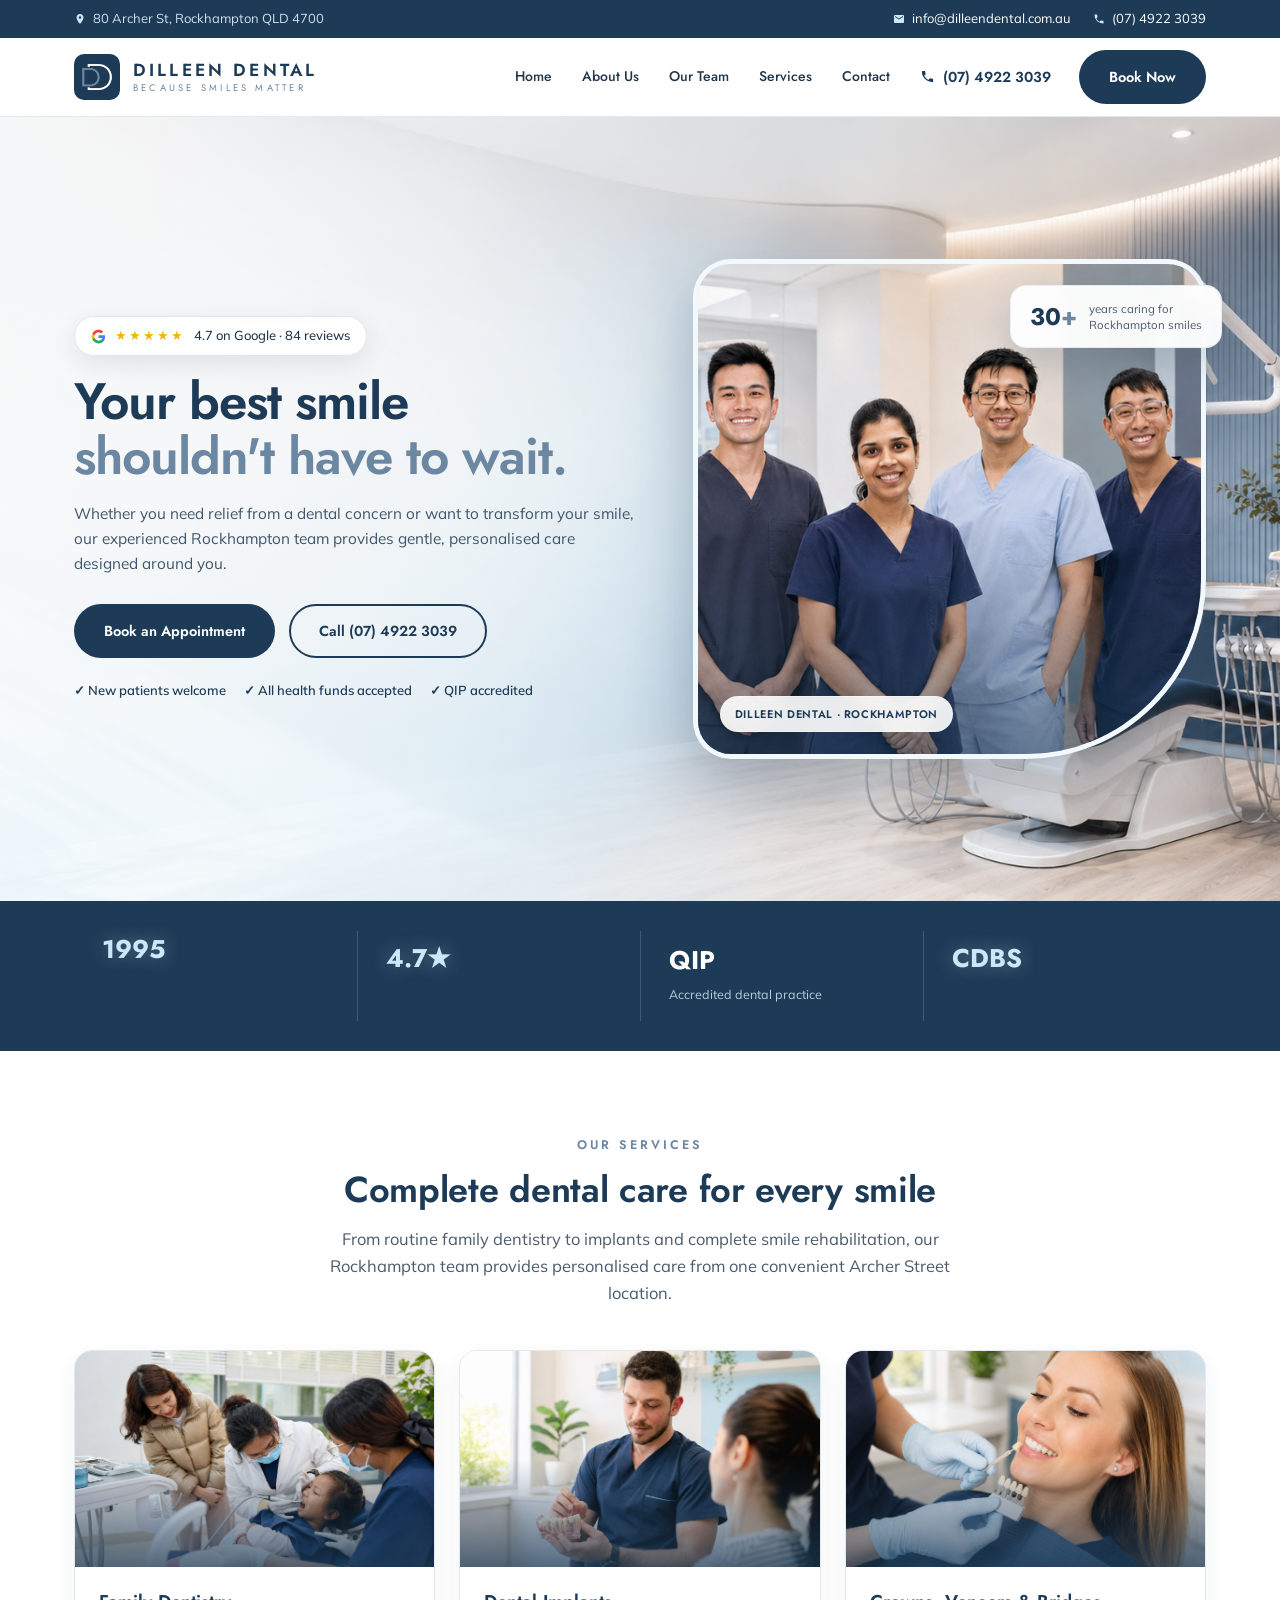
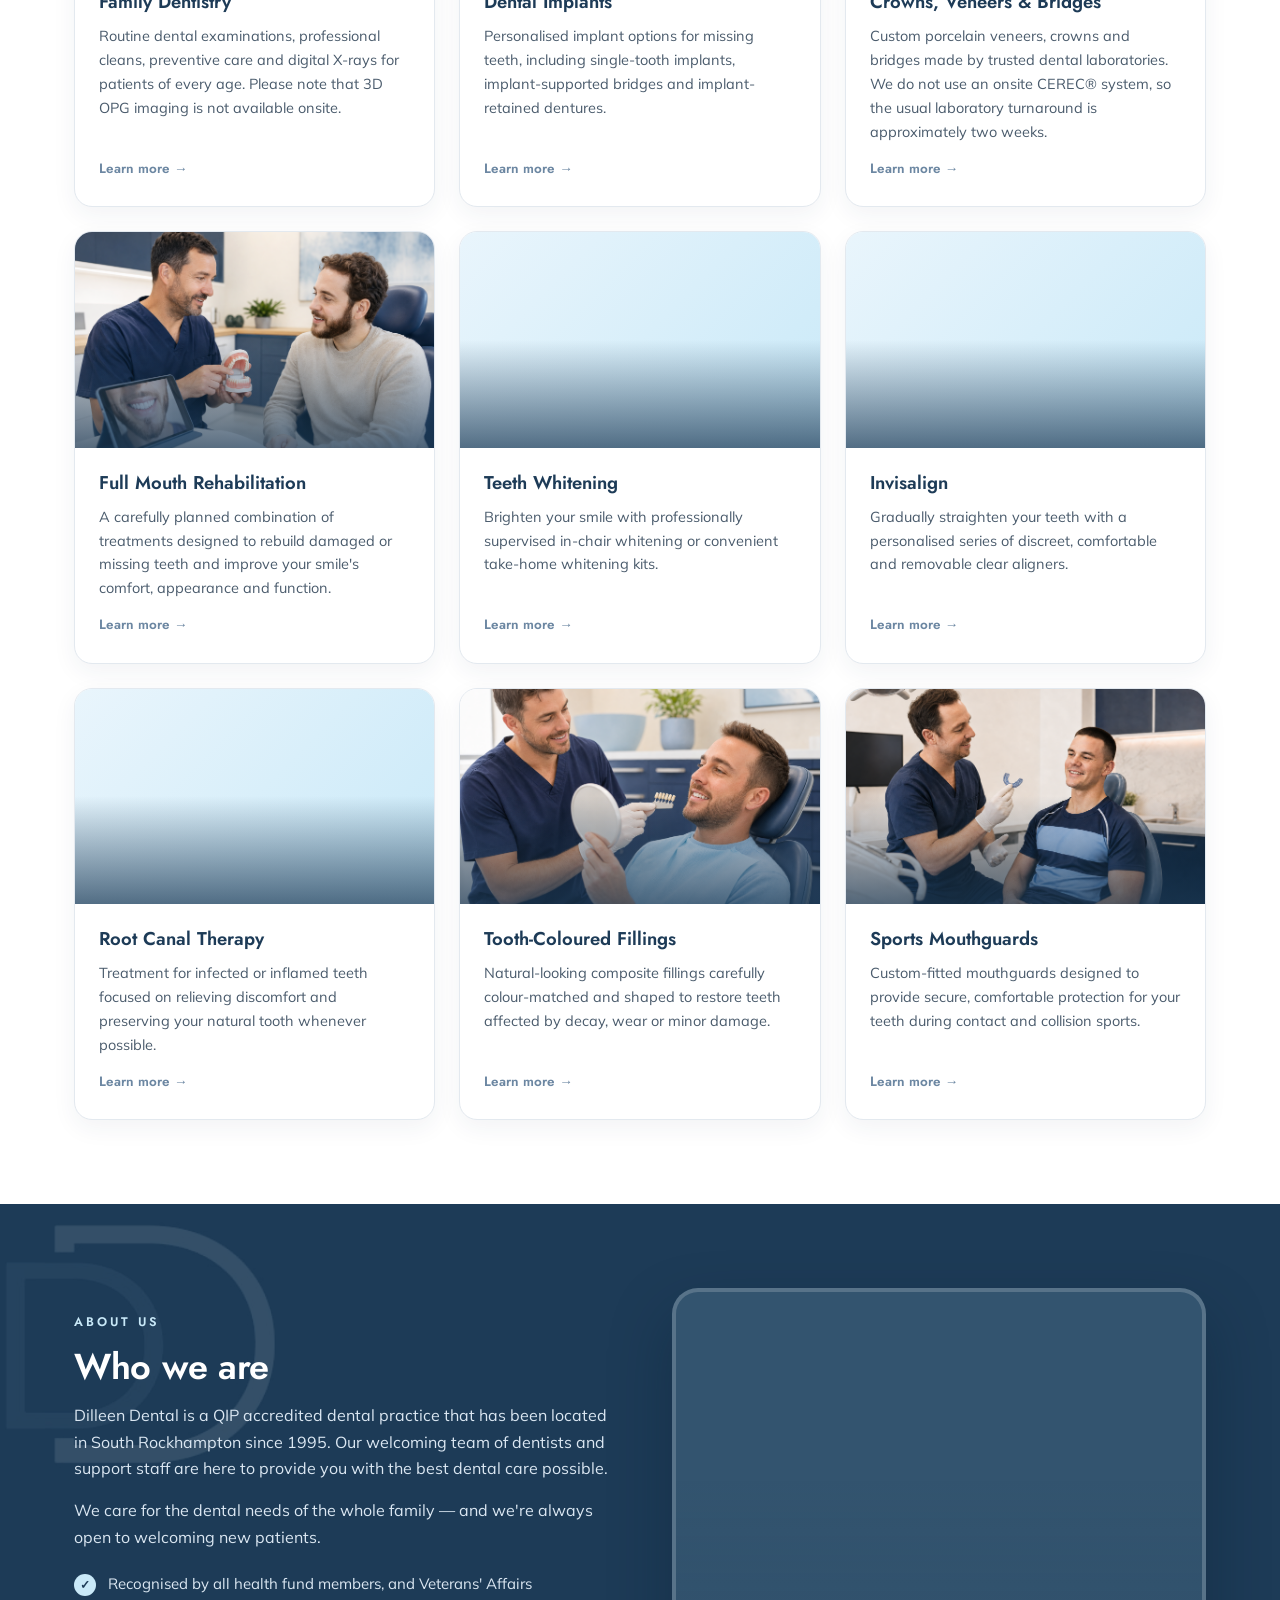
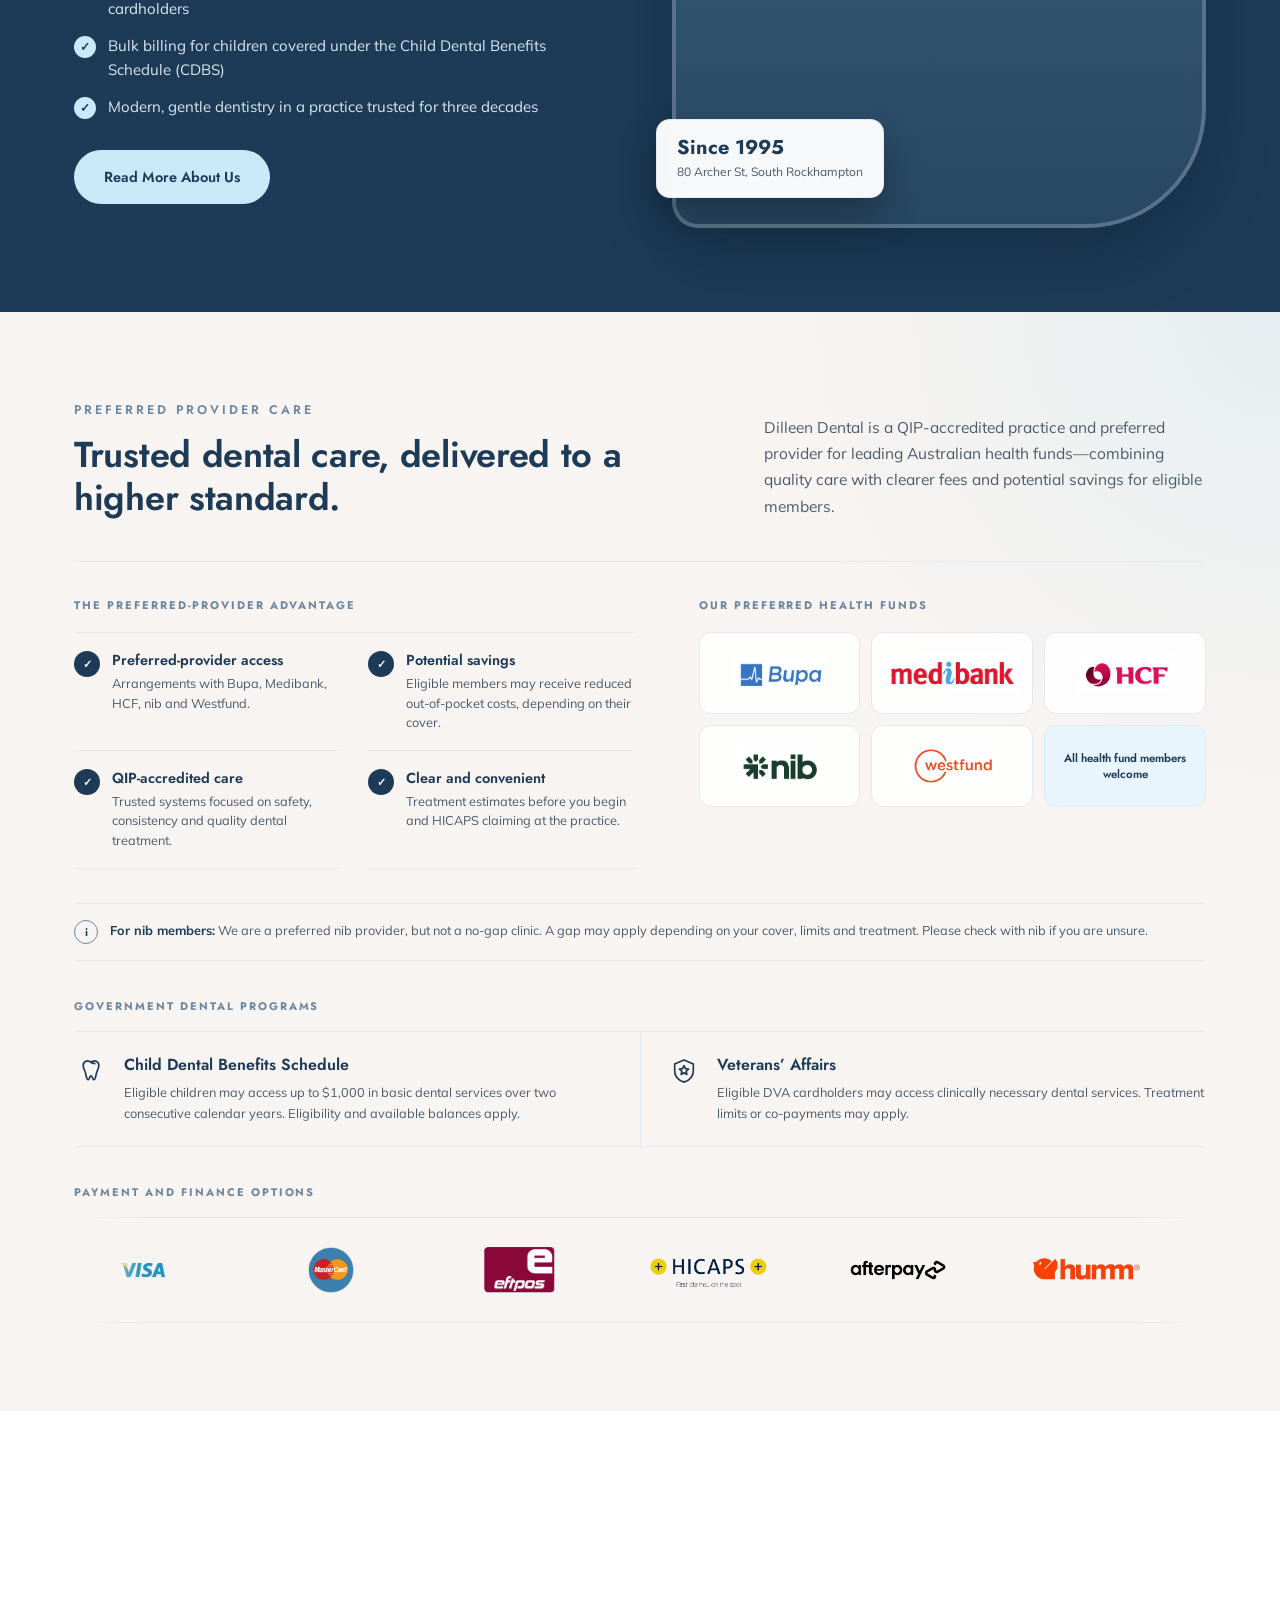
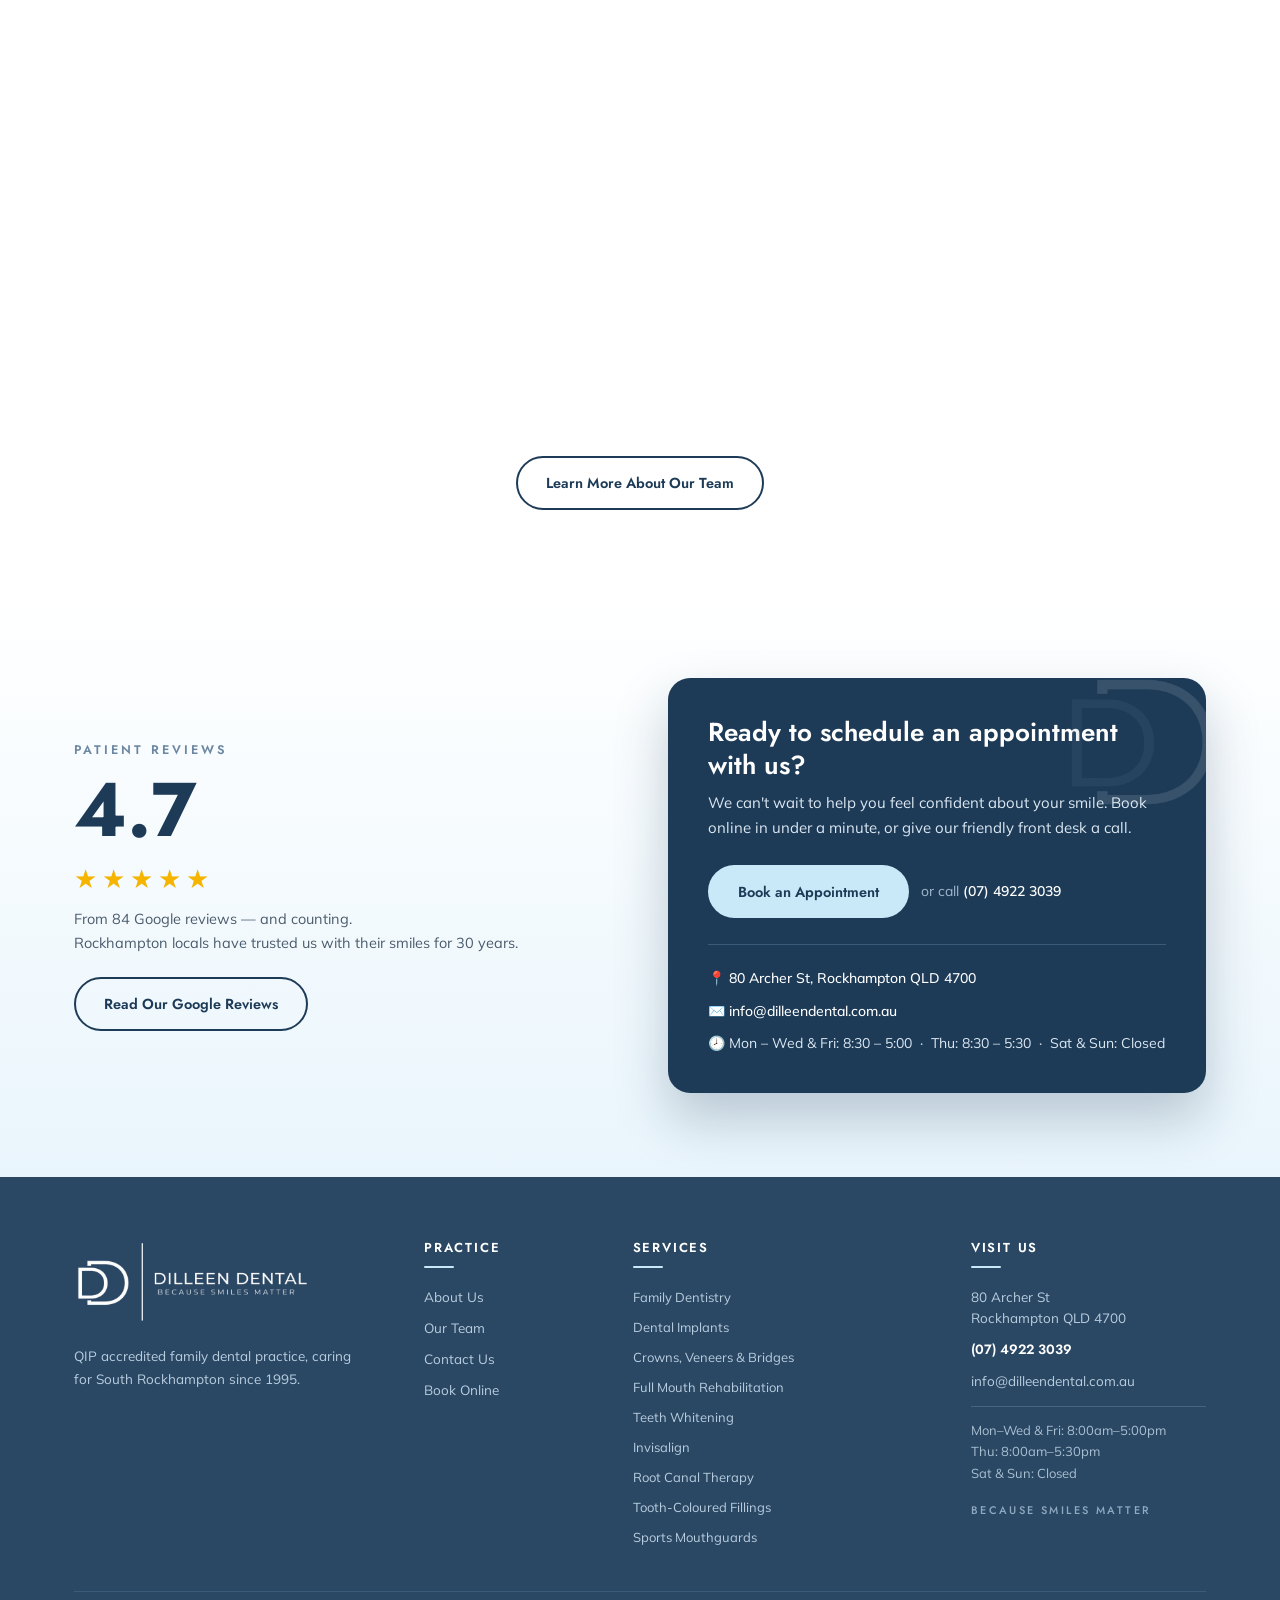
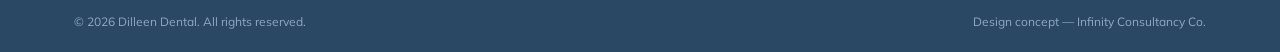
==== commit fc7e80f2: "fix the alignment" ====
--- a/index.html
+++ b/index.html
@@ -914,7 +914,7 @@
       <article class="tm rv">
         <img
           class="tm__image"
-          src="images/dr-hiteshi-rathi.jpg"
+          src="images/dr-hetish.png"
           alt="Dr Hitesh Rathi, Dentist at Dilleen Dental"
           loading="lazy"
         />
--- a/css/base.css
+++ b/css/base.css
@@ -149,3 +149,226 @@
 .sechead.center p.secsub {
   margin: 0 auto;
 }
+
+/* ========================================
+   GLOBAL INNER-PAGE HERO
+   Used by About Us, Full Team and Services
+======================================== */
+
+.page-hero {
+  --page-hero-navy: #2b4866;
+  --page-hero-sky: #cfe7f2;
+  position: relative;
+  isolation: isolate;
+  display: flex;
+  overflow: hidden;
+  align-items: center;
+  min-height: calc(
+    100svh - var(--topbar-height, 38px) - var(--header-height, 78px)
+  );
+  padding: 0;
+  background: var(--page-hero-navy);
+  color: #fff;
+}
+
+.page-hero__media,
+.page-hero__overlay {
+  position: absolute;
+  inset: 0;
+}
+
+.page-hero__media {
+  z-index: -3;
+}
+
+.page-hero__media img {
+  width: 100%;
+  height: 100%;
+  max-width: none;
+  object-fit: cover;
+  object-position: var(--page-hero-image-position, center 44%);
+}
+
+.page-hero__overlay {
+  z-index: -2;
+  background: linear-gradient(
+    90deg,
+    rgba(21, 45, 66, 0.93) 0%,
+    rgba(32, 61, 85, 0.78) 48%,
+    rgba(32, 61, 85, 0.36) 100%
+  );
+}
+
+.page-hero__content.wrap {
+  width: min(1180px, calc(100% - 48px));
+ 
+  color: #fff;
+}
+
+.page-hero__eyebrow {
+  margin: 0 0 15px;
+  color: var(--page-hero-sky);
+  font-family: var(--head);
+  font-size: 12px;
+  font-weight: 700;
+  letter-spacing: 0.24em;
+  line-height: 1.4;
+  text-transform: uppercase;
+}
+
+.page-hero h1 {
+  max-width: 800px;
+  margin: 0 0 24px;
+  color: #fff;
+  font-family: var(--head);
+  font-size: clamp(54px, 7vw, 92px);
+  font-weight: 500;
+  letter-spacing: -0.045em;
+  line-height: 0.98;
+}
+
+.page-hero h1 em {
+  color: var(--page-hero-sky);
+  font-style: normal;
+}
+
+.page-hero__description {
+  max-width: 610px;
+  margin: 0 0 32px;
+  color: #e3edf4;
+  font-size: 18px;
+  line-height: 1.65;
+}
+
+.page-hero__actions {
+  display: flex;
+  align-items: center;
+  gap: 24px;
+  flex-wrap: wrap;
+}
+
+.page-hero__button {
+  display: inline-flex;
+  align-items: center;
+  justify-content: center;
+  min-height: 50px;
+  padding: 13px 24px;
+  border: 1px solid transparent;
+  border-radius: 999px;
+  background: #fff;
+  color: var(--page-hero-navy);
+  font-family: var(--head);
+  font-size: 14px;
+  font-weight: 600;
+  line-height: 1;
+  white-space: nowrap;
+  transition:
+    transform 0.2s ease,
+    box-shadow 0.2s ease;
+}
+
+.page-hero__button:hover {
+  box-shadow: 0 14px 30px rgba(9, 29, 47, 0.24);
+  transform: translateY(-2px);
+}
+
+.page-hero__link {
+  display: inline-flex;
+  align-items: center;
+  gap: 8px;
+  color: #fff;
+  font-family: var(--head);
+  font-size: 14px;
+  font-weight: 600;
+}
+
+.page-hero__link:hover {
+  text-decoration: underline;
+  text-underline-offset: 5px;
+}
+
+.page-hero__stat {
+  position: absolute;
+  right: max(24px, calc((100vw - 1180px) / 2));
+  bottom: 48px;
+  display: flex;
+  max-width: 290px;
+  align-items: center;
+  gap: 18px;
+  padding-left: 22px;
+  border-left: 1px solid rgba(255, 255, 255, 0.48);
+  color: #fff;
+}
+
+.page-hero__stat-number {
+  flex: 0 0 auto;
+  color: var(--page-hero-sky);
+  font-family: var(--head);
+  font-size: 52px;
+  font-weight: 500;
+  line-height: 1;
+}
+
+.page-hero__stat-text {
+  font-size: 12px;
+  line-height: 1.45;
+}
+
+@media (max-width: 820px) {
+  .page-hero {
+    min-height: 700px;
+  }
+
+  .page-hero__content.wrap {
+    width: min(700px, calc(100% - 36px));
+    padding-top: 70px;
+    padding-bottom: 150px;
+  }
+
+  .page-hero__stat {
+    right: auto;
+    bottom: 40px;
+    left: 18px;
+  }
+}
+
+@media (max-width: 560px) {
+  .page-hero {
+    min-height: calc(
+      100svh - var(--topbar-height, 38px) - var(--header-height, 66px)
+    );
+  }
+
+  .page-hero h1 {
+    font-size: 53px;
+  }
+
+  .page-hero__content.wrap {
+    width: calc(100% - 32px);
+  }
+
+  .page-hero__description {
+    font-size: 16px;
+  }
+
+  .page-hero__actions {
+    align-items: stretch;
+    flex-direction: column;
+  }
+
+  .page-hero__button,
+  .page-hero__link {
+    width: 100%;
+  }
+
+  .page-hero__link {
+    justify-content: center;
+    text-align: center;
+  }
+}
+
+@media (prefers-reduced-motion: reduce) {
+  .page-hero__button {
+    transition: none;
+  }
+}
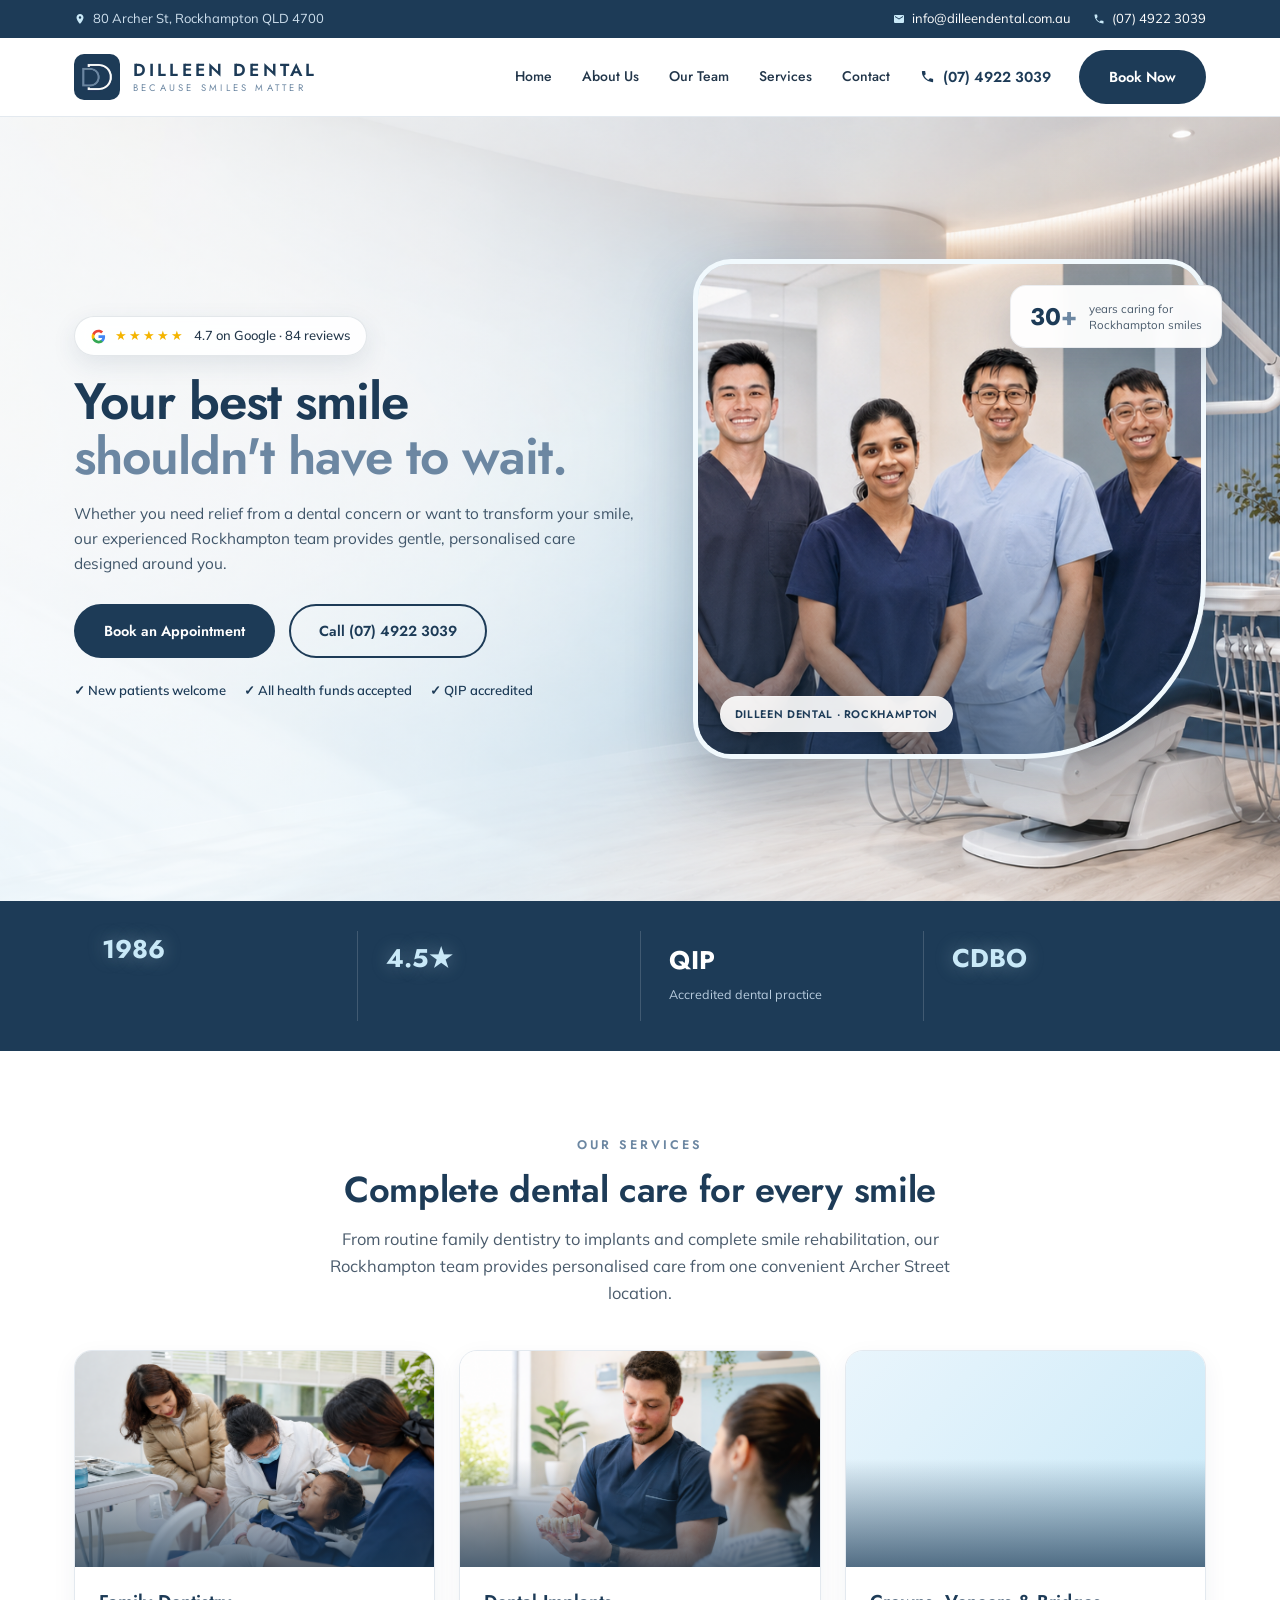
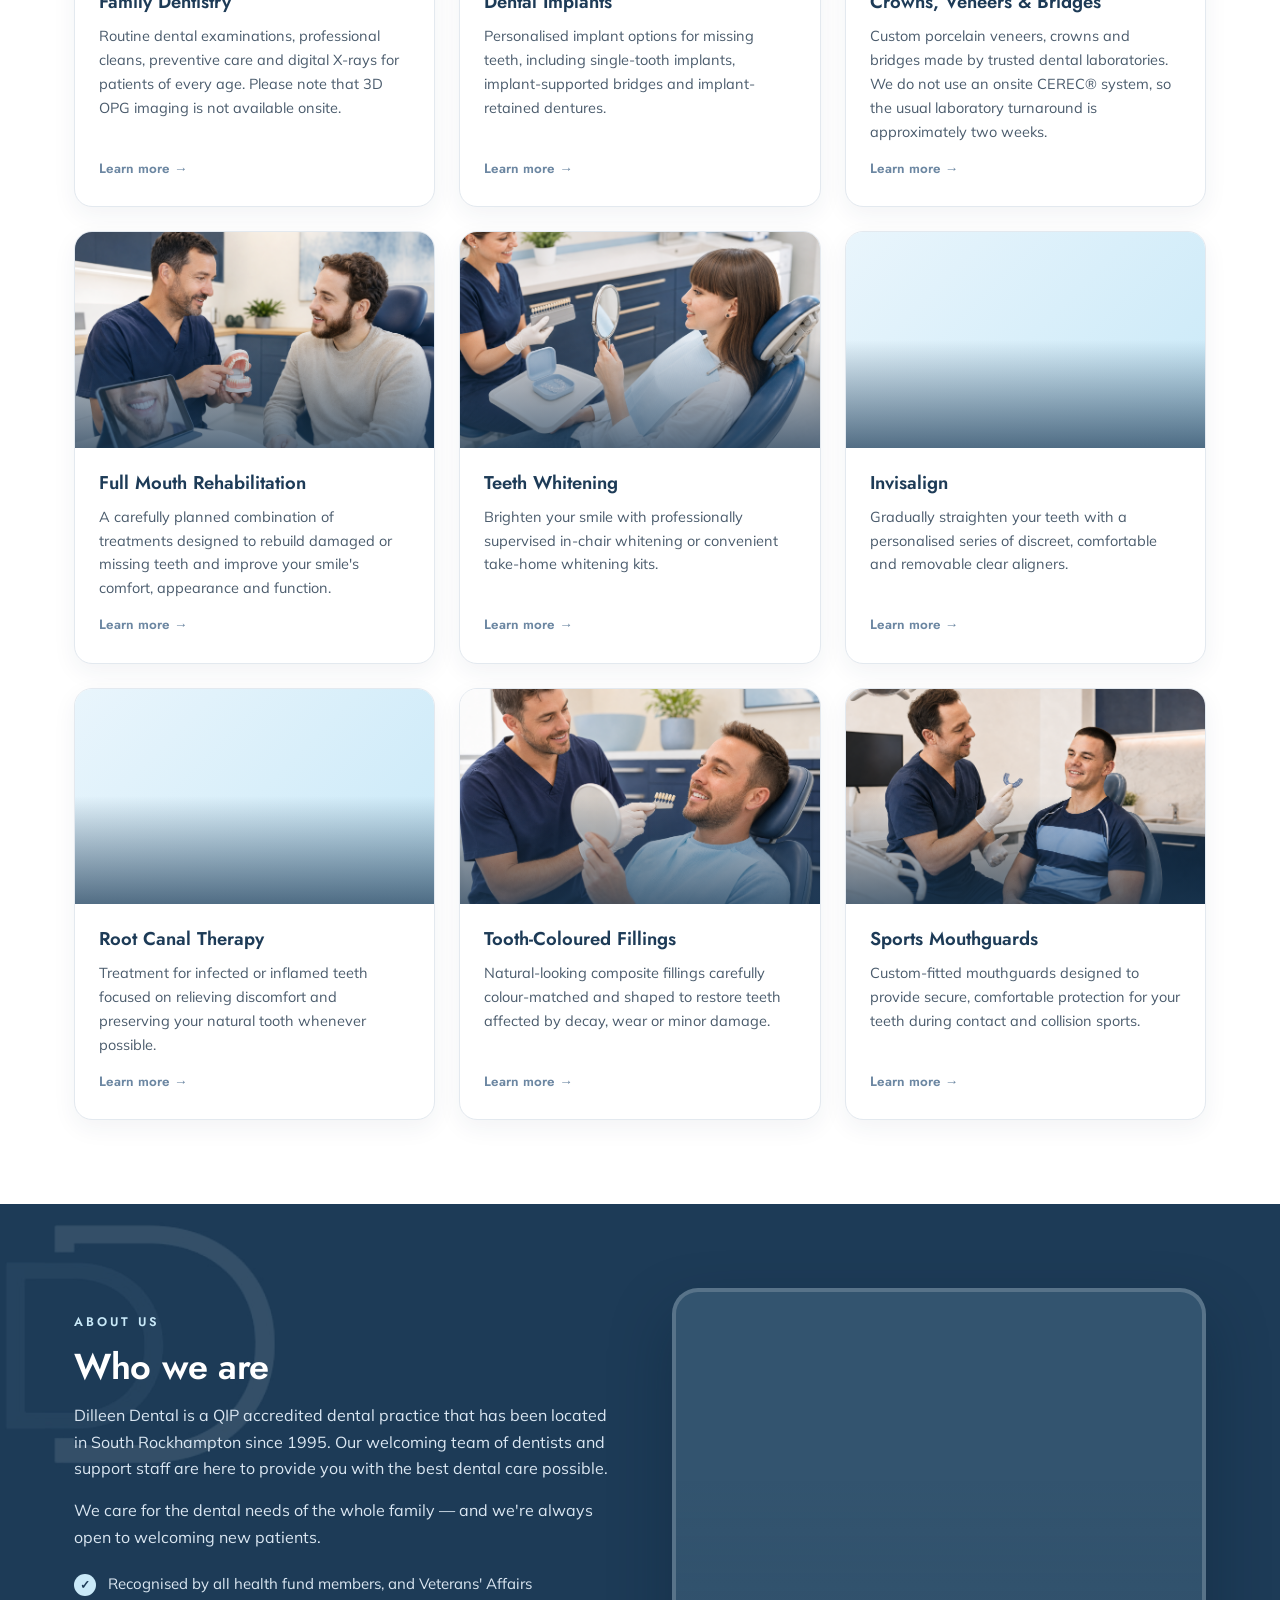
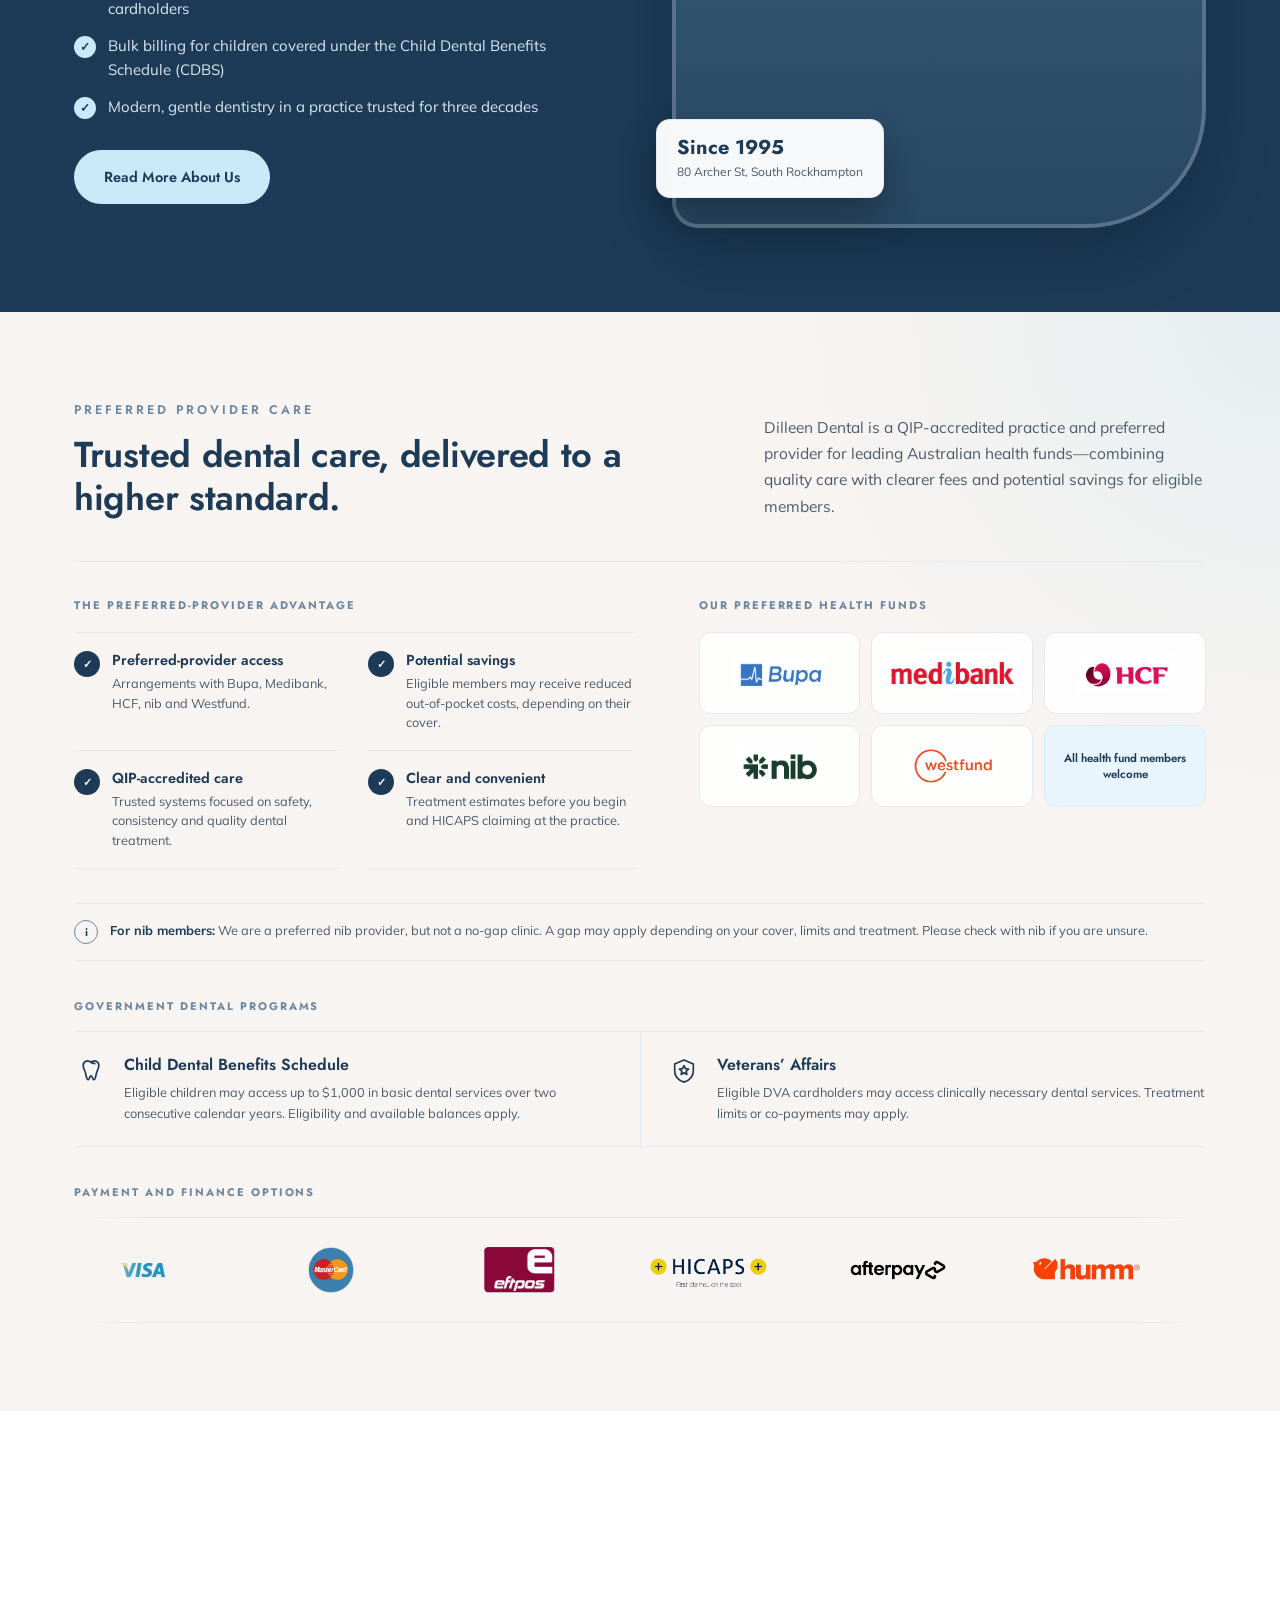
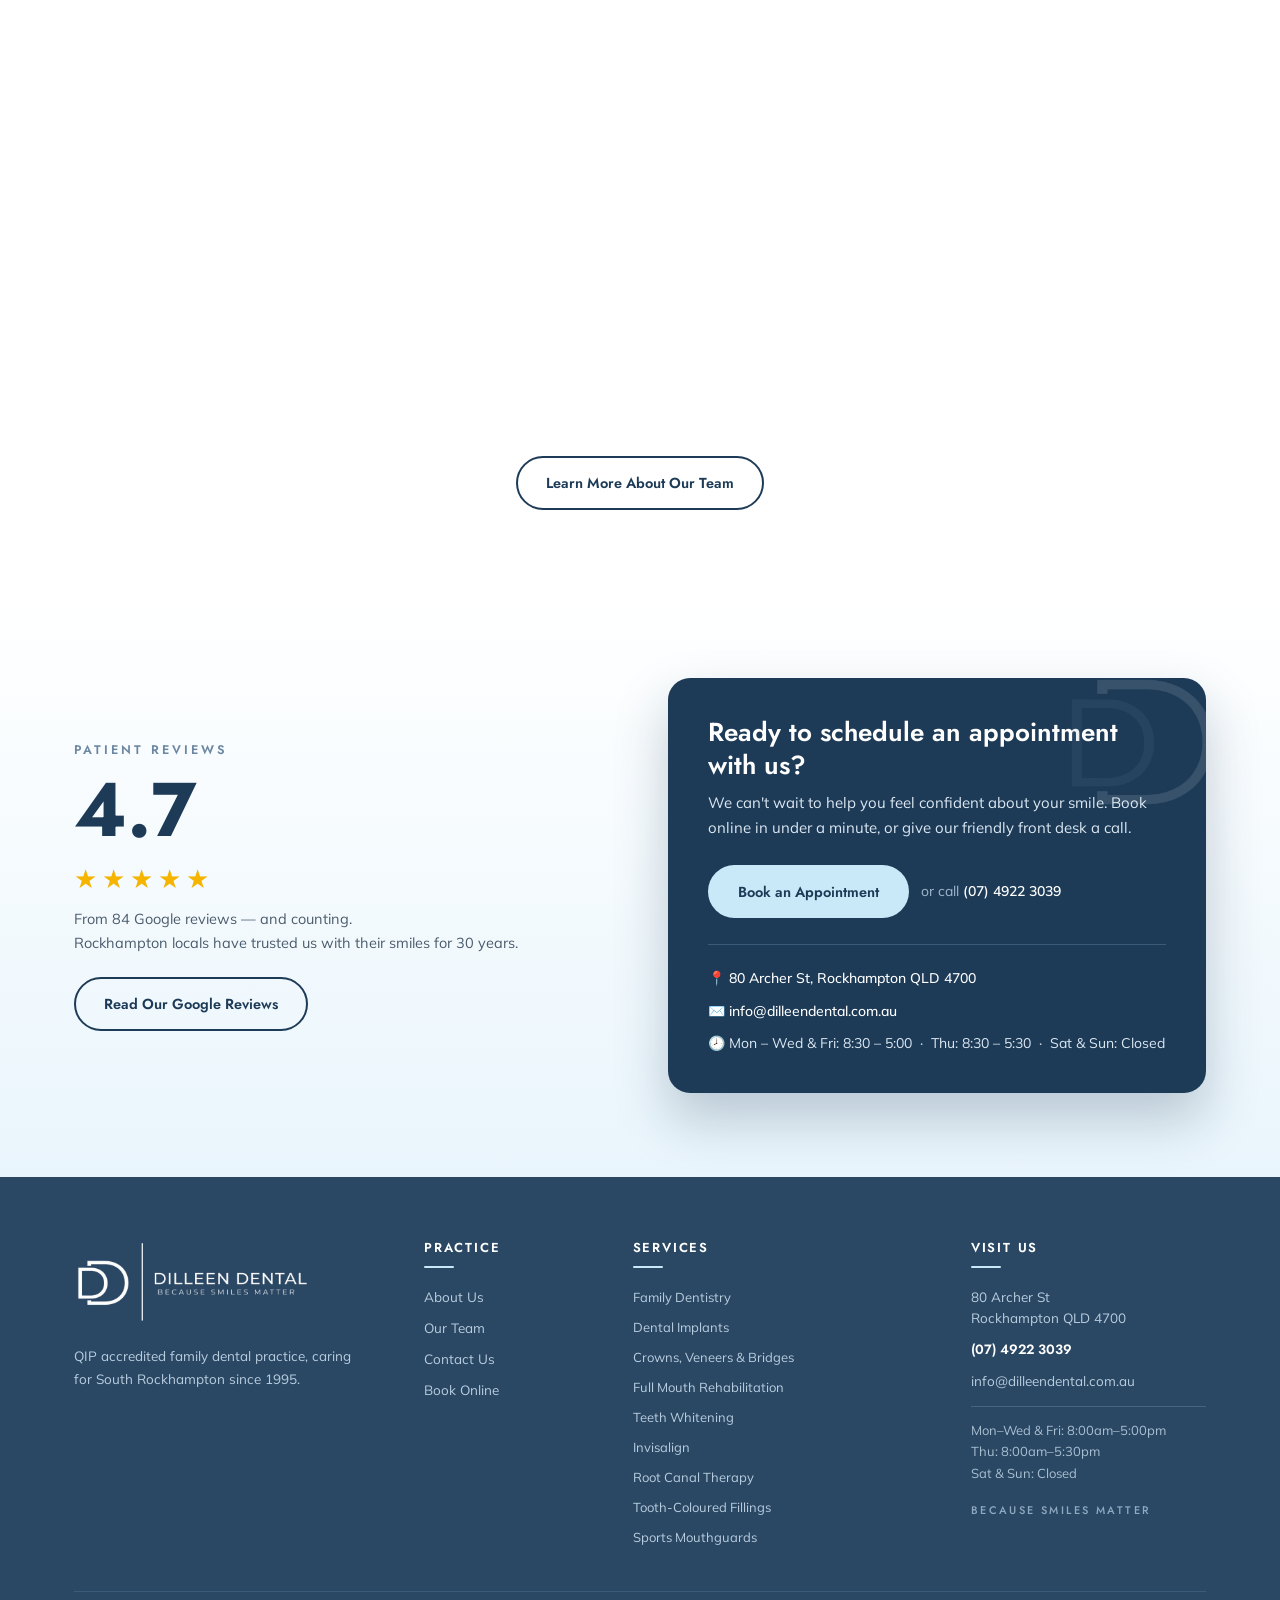
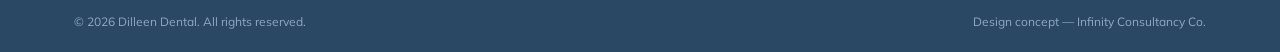
==== commit 40542bc8: "finishing pages" ====
--- a/index.html
+++ b/index.html
@@ -82,7 +82,7 @@
           <a href="#about">About Us</a>
           <a href="#team">Our Team</a>
           <a href="#services">Services</a>
-          <a href="#contact">Contact</a>
+          <a href="contact-team.html#top">Contact</a>
         </nav>
         <a class="h-phone" href="tel:0749223039"
           ><svg width="15" height="15" viewBox="0 0 24 24" fill="#1d3b57">
@@ -91,7 +91,7 @@
             /></svg
           >(07) 4922 3039</a
         >
-        <a class="btn navy" href="https://dilleendental.com.au/online-booking/"
+        <a class="btn navy" href="appointment.html#top"
           >Book Now</a
         >
         <button class="burger" id="burger" aria-label="Menu">
@@ -147,7 +147,7 @@
             <div class="cta">
               <a
                 class="btn navy"
-                href="https://dilleendental.com.au/online-booking/"
+                href="appointment.html#top"
               >
                 Book an Appointment
               </a>
@@ -875,76 +875,93 @@
       </p>
     </div>
 
-    <div class="team-grid">
-      <!-- DR RYAN CHEN -->
-      <article class="tm rv">
-        <img
-          class="tm__image"
-          src="images/dr.ryan.jpg"
-          alt="Dr Ryan Chen, Dentist at Dilleen Dental"
-          loading="lazy"
-        />
-
-        <div class="tm__overlay"></div>
-
-        <div class="tm__content">
-          <span class="tm__role">Dentist</span>
-          <h3>Dr Ryan Chen</h3>
-        </div>
-      </article>
-
-      <!-- DR PRIYANKA RATHI -->
-      <article class="tm rv">
-        <img
-          class="tm__image"
-          src="images/dr-priyanka-2.png"
-          alt="Dr Priyanka Rathi, Principal Dentist at Dilleen Dental"
-          loading="lazy"
-        />
-
-        <div class="tm__overlay"></div>
-
-        <div class="tm__content">
-          <span class="tm__role">Principal Dentist</span>
-          <h3>Dr Priyanka Rathi</h3>
-        </div>
-      </article>
-
-      <!-- DR HITESH RATHI -->
-      <article class="tm rv">
-        <img
-          class="tm__image"
-          src="images/dr-hetish.png"
-          alt="Dr Hitesh Rathi, Dentist at Dilleen Dental"
-          loading="lazy"
-        />
-
-        <div class="tm__overlay"></div>
-
-        <div class="tm__content">
-          <span class="tm__role">Dentist</span>
-          <h3>Dr Hitesh Rathi</h3>
-        </div>
-      </article>
-
-      <!-- DR CHRIS XU -->
-      <article class="tm rv">
-        <img
-          class="tm__image"
-          src="images/dr-chris-2.png"
-          alt="Dr Chris Xu, Dentist at Dilleen Dental"
-          loading="lazy"
-        />
-
-        <div class="tm__overlay"></div>
-
-        <div class="tm__content">
-          <span class="tm__role">Dentist</span>
-          <h3>Dr Chris Xu</h3>
-        </div>
-      </article>
-    </div>
-
+  <div class="team-grid">
+  <!-- DR PRIYANKA RATHI -->
+  <a
+    class="tm rv"
+    href="full-team.html#dr-priyanka-rathi"
+    aria-label="View Dr Priyanka Rathi’s full profile"
+  >
+    <img
+      class="tm__image"
+      src="images/dr-priyanka-2.png"
+      alt="Dr Priyanka Rathi, Principal Dentist at Dilleen Dental"
+      loading="lazy"
+    />
+
+    <div class="tm__overlay"></div>
+
+    <div class="tm__content">
+      <span class="tm__role">Principal Dentist</span>
+      <h3>Dr Priyanka Rathi</h3>
+    </div>
+  </a>
+  <!-- DR RYAN CHEN -->
+  <a
+    class="tm rv"
+    href="full-team.html#dr-ryan-chen"
+    aria-label="View Dr Ryan Chen’s full profile"
+  >
+    <img
+      class="tm__image"
+      src="images/dr.ryan.jpg"
+      alt="Dr Ryan Chen, Dentist at Dilleen Dental"
+      loading="lazy"
+    />
+
+    <div class="tm__overlay"></div>
+
+    <div class="tm__content">
+      <span class="tm__role">Dentist</span>
+      <h3>Dr Ryan Chen</h3>
+    </div>
+  </a>
+
+   <!-- DR CHRIS XU -->
+  <a
+    class="tm rv"
+    href="full-team.html#dr-chris-xu"
+    aria-label="View Dr Chris Xu’s full profile"
+  >
+    <img
+      class="tm__image"
+      src="images/dr-chris-2.png"
+      alt="Dr Chris Xu, Dentist at Dilleen Dental"
+      loading="lazy"
+    />
+
+    <div class="tm__overlay"></div>
+
+    <div class="tm__content">
+      <span class="tm__role">Dentist</span>
+      <h3>Dr Chris Xu</h3>
+    </div>
+  </a>
+
+
+  <!-- DR HITESH RATHI -->
+  <a
+    class="tm rv"
+    href="full-team.html#dr-hitesh-rathi"
+    aria-label="View Dr Hitesh Rathi’s full profile"
+  >
+    <img
+      class="tm__image"
+      src="images/dr-hetish.png"
+      alt="Dr Hitesh Rathi, Dentist at Dilleen Dental"
+      loading="lazy"
+    />
+
+    <div class="tm__overlay"></div>
+
+    <div class="tm__content">
+      <span class="tm__role">Dentist</span>
+      <h3>Dr Hitesh Rathi</h3>
+    </div>
+  </a>
+
+ 
+</div>
     <div class="team-actions">
       <a class="btn ghost" href="full-team.html">
         Learn More About Our Team
@@ -986,7 +1003,7 @@
             <div class="row">
               <a
                 class="btn sky"
-                href="https://dilleendental.com.au/online-booking/"
+                href="appointment.html#top"
                 >Book an Appointment</a
               >
               <span class="or"
@@ -1038,18 +1055,18 @@
             <h4>Practice</h4>
             <ul>
               <li>
-                <a href="https://dilleendental.com.au/about-us/">About Us</a>
-              </li>
-              <li>
-                <a href="https://dilleendental.com.au/ourteam/">Our Team</a>
-              </li>
-              <li>
-                <a href="https://dilleendental.com.au/contact-us/"
+                <a href="about-us.html#top">About Us</a>
+              </li>
+              <li>
+                <a href="full-team.html#top">Our Team</a>
+              </li>
+              <li>
+                <a href="contact-team.html#top"
                   >Contact Us</a
                 >
               </li>
               <li>
-                <a href="https://dilleendental.com.au/online-booking/"
+                <a href="appointment.html#top"
                   >Book Online</a
                 >
               </li>
--- a/css/team.css
+++ b/css/team.css
@@ -140,6 +140,18 @@
   text-align: center;
 }
 
+.tm {
+  display: block;
+  color: inherit;
+  text-decoration: none;
+  cursor: pointer;
+}
+
+.tm:focus-visible {
+  outline: 3px solid var(--sky);
+  outline-offset: 5px;
+}
+
 /* Tablet: two cards on top and two below */
 
 @media (max-width: 920px) {
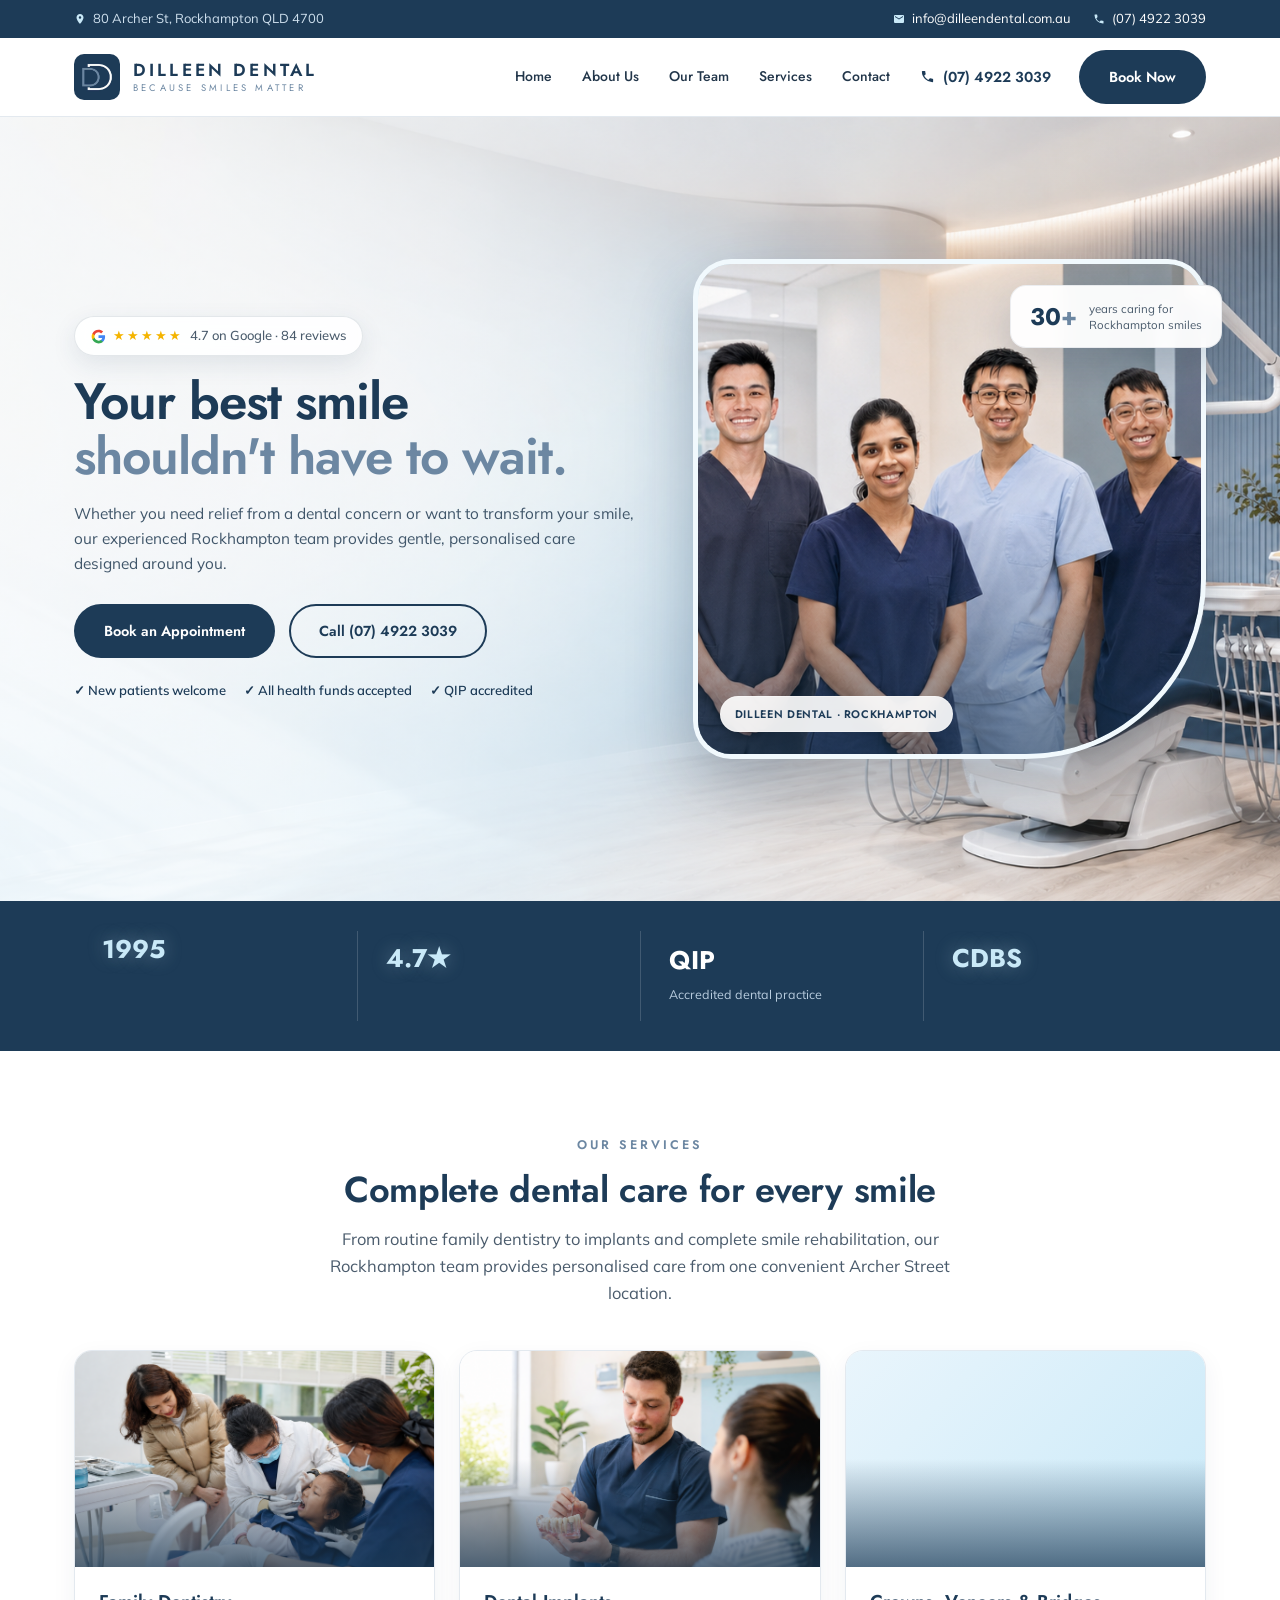
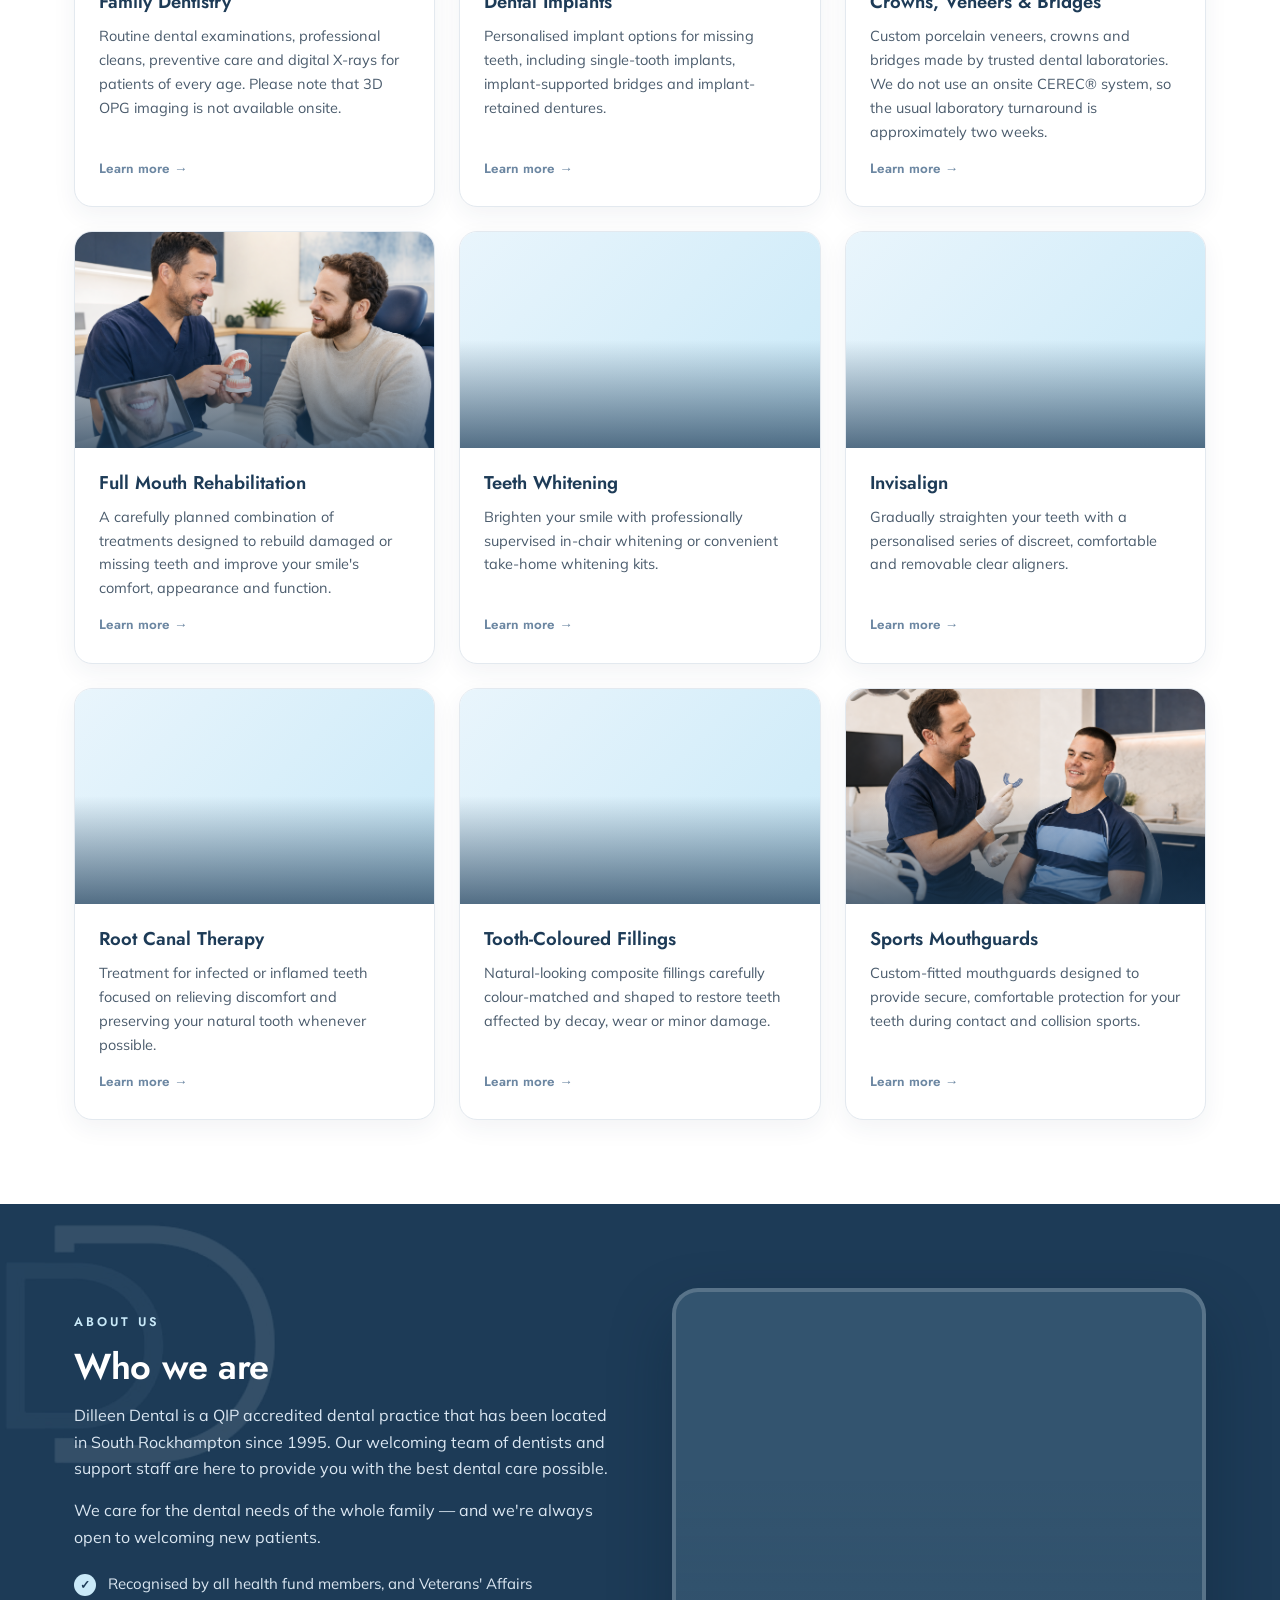
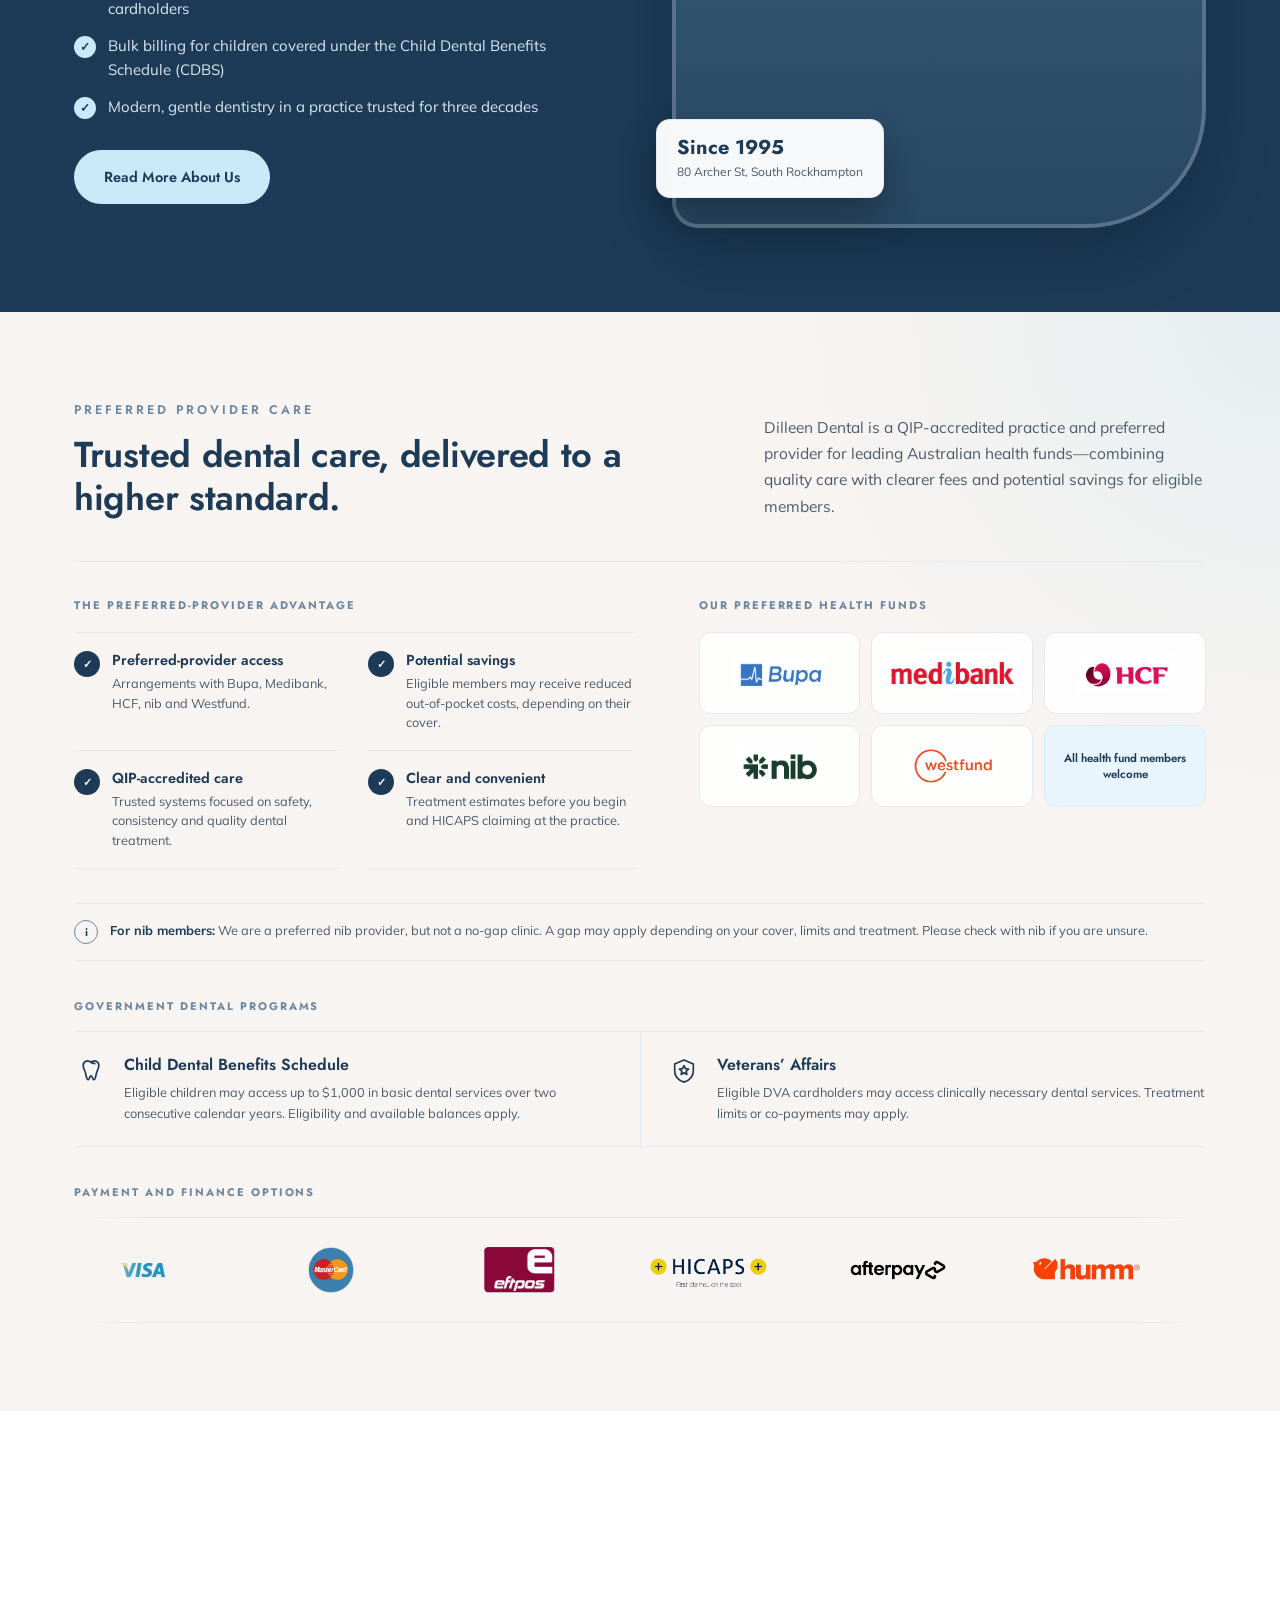
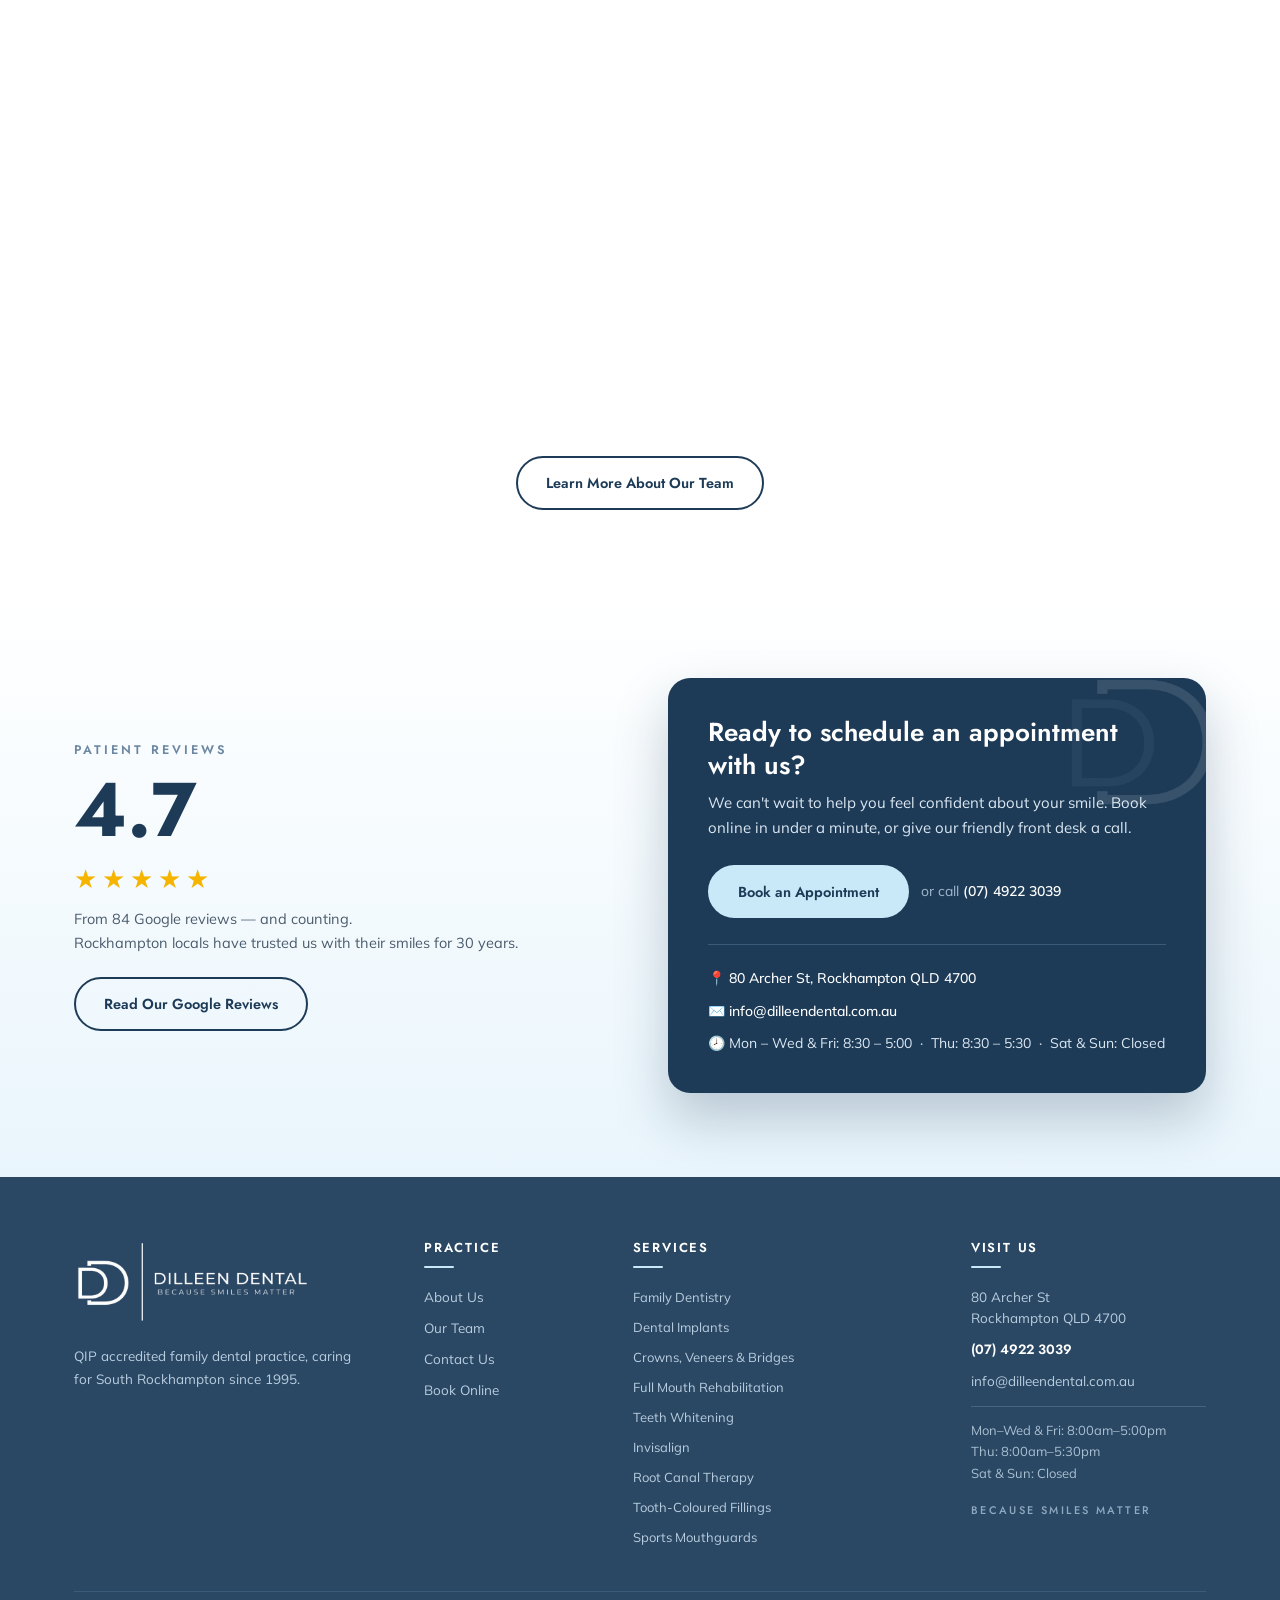
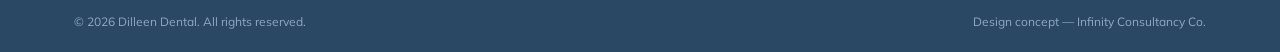
==== commit 49ae5383: "finishing the design" ====
--- a/index.html
+++ b/index.html
@@ -109,29 +109,40 @@
 
         <div class="wrap">
           <div class="hero-content">
-            <span class="gbadge">
-              <svg width="15" height="15" viewBox="0 0 24 24">
-                <path
-                  fill="#4285f4"
-                  d="M22.56 12.25c0-.78-.07-1.53-.2-2.25H12v4.26h5.92a5.06 5.06 0 0 1-2.2 3.32v2.77h3.57c2.08-1.92 3.27-4.74 3.27-8.1z"
-                />
-                <path
-                  fill="#34a853"
-                  d="M12 23c2.97 0 5.46-.98 7.28-2.66l-3.57-2.77c-.98.66-2.23 1.06-3.71 1.06-2.86 0-5.29-1.93-6.16-4.53H2.18v2.84C3.99 20.53 7.7 23 12 23z"
-                />
-                <path
-                  fill="#fbbc05"
-                  d="M5.84 14.1c-.22-.66-.35-1.36-.35-2.1s.13-1.44.35-2.1V7.06H2.18A11 11 0 0 0 1 12c0 1.77.43 3.45 1.18 4.94l3.66-2.84z"
-                />
-                <path
-                  fill="#ea4335"
-                  d="M12 5.38c1.62 0 3.06.56 4.21 1.64l3.15-3.15C17.45 2.09 14.97 1 12 1 7.7 1 3.99 3.47 2.18 7.06l3.66 2.84c.87-2.6 3.3-4.52 6.16-4.52z"
-                />
-              </svg>
-
-              <span class="stars">★★★★★</span>
-              4.7 on Google · 84 reviews
-            </span>
+            <a
+  class="gbadge"
+                href="https://www.google.com/maps/place/Dilleen+Dental+Practice/@-23.3781564,150.5024922,1035m/data=!3m2!1e3!4b1!4m6!3m5!1s0x6bc300a442f9c9d1:0xc02b8f6ac3372586!8m2!3d-23.3781613!4d150.5050671!16s%2Fg%2F1tzlz463?entry=ttu&g_ep=EgoyMDI2MDcyMi4wIKXMDSoASAFQAw%3D%3D"
+  target="_blank"
+  rel="noopener noreferrer"
+  aria-label="Read Dilleen Dental reviews on Google"
+>
+  <svg
+    width="15"
+    height="15"
+    viewBox="0 0 24 24"
+    aria-hidden="true"
+  >
+    <path
+      fill="#4285f4"
+      d="M22.56 12.25c0-.78-.07-1.53-.2-2.25H12v4.26h5.92a5.06 5.06 0 0 1-2.2 3.32v2.77h3.57c2.08-1.92 3.27-4.74 3.27-8.1z"
+    />
+    <path
+      fill="#34a853"
+      d="M12 23c2.97 0 5.46-.98 7.28-2.66l-3.57-2.77c-.98.66-2.23 1.06-3.71 1.06-2.86 0-5.29-1.93-6.16-4.53H2.18v2.84C3.99 20.53 7.7 23 12 23z"
+    />
+    <path
+      fill="#fbbc05"
+      d="M5.84 14.1c-.22-.66-.35-1.36-.35-2.1s.13-1.44.35-2.1V7.06H2.18A11 11 0 0 0 1 12c0 1.77.43 3.45 1.18 4.94l3.66-2.84z"
+    />
+    <path
+      fill="#ea4335"
+      d="M12 5.38c1.62 0 3.06.56 4.21 1.64l3.15-3.15C17.45 2.09 14.97 1 12 1 7.7 1 3.99 3.47 2.18 7.06l3.66 2.84c.87-2.6 3.3-4.52 6.16-4.52z"
+    />
+  </svg>
+
+  <span class="stars" aria-hidden="true">★★★★★</span>
+  <span>4.7 on Google · 84 reviews</span>
+</a>
 
             <h1>
               Your best smile
--- a/css/hero.css
+++ b/css/hero.css
@@ -109,6 +109,29 @@
   display: inline-flex;
   align-items: center;
   gap: 7px;
+}
+
+.gbadge {
+  display: inline-flex;
+  align-items: center;
+  gap: 7px;
+  color: inherit;
+  text-decoration: none;
+  cursor: pointer;
+  transition:
+    opacity 0.2s ease,
+    transform 0.2s ease;
+}
+
+.gbadge:hover {
+  opacity: 0.85;
+  transform: translateY(-1px);
+}
+
+.gbadge:focus-visible {
+  outline: 3px solid var(--sky, #cfe7f2);
+  outline-offset: 4px;
+  border-radius: 6px;
 }
 
 /* Right-side image */
